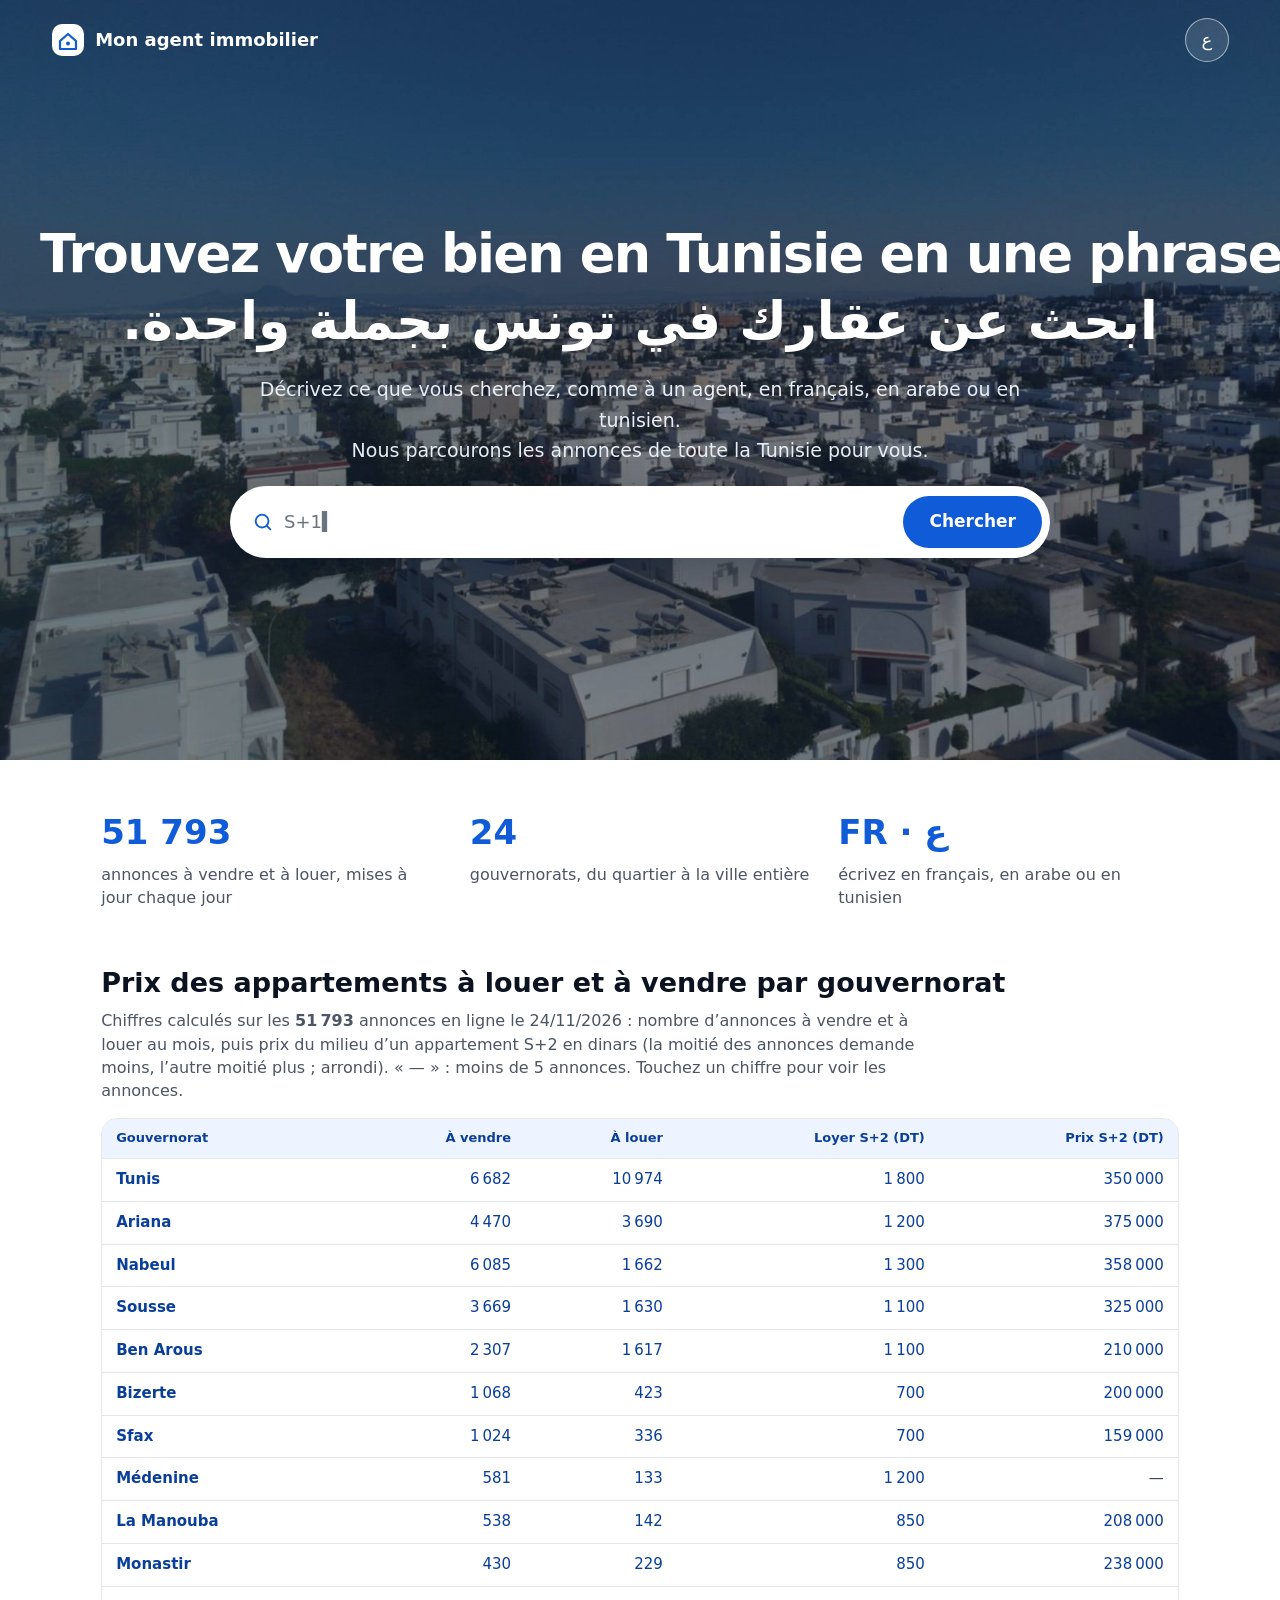
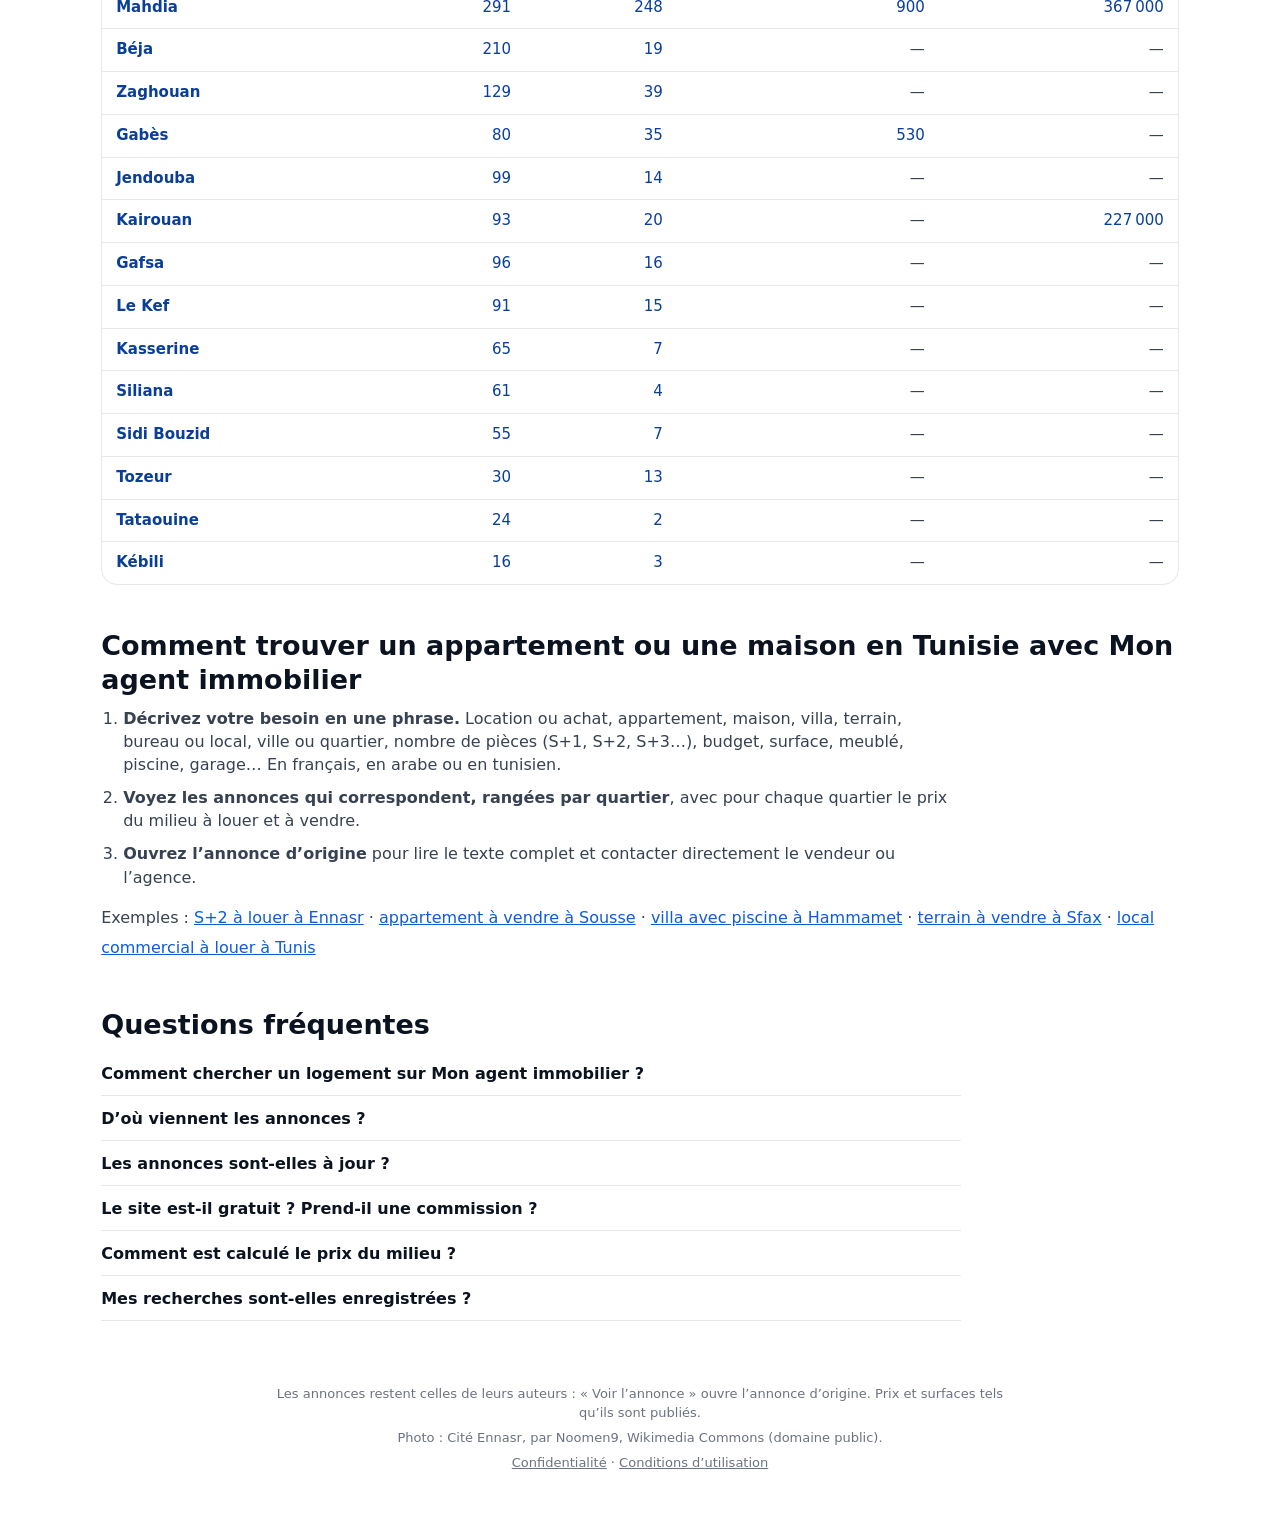
==== index.html @ fcc4aed4 "Annonces du 25/11/2026" ====
<!doctype html>
<html lang="fr" dir="ltr">
<head>
<meta charset="utf-8">
<meta name="viewport" content="width=device-width, initial-scale=1, viewport-fit=cover">
<meta http-equiv="Content-Security-Policy" content="default-src 'self'; script-src 'self' https://gc.zgo.at; style-src 'self' https://fonts.googleapis.com; font-src https://fonts.gstatic.com; img-src 'self' https: data:; connect-src 'self' https://prix-eaux-tunisie.goatcounter.com; manifest-src 'self'; base-uri 'none'; form-action 'none'; object-src 'none'">
<meta name="referrer" content="strict-origin-when-cross-origin">
<title>Appartement, maison à louer ou à vendre en Tunisie | Mon agent</title>
<meta name="description" content="Toutes les annonces de Tunisie : appartements, maisons, villas, terrains à louer ou à vendre. Décrivez votre besoin en une phrase, en français ou en arabe. Gratuit.">
<meta name="theme-color" content="#0F5BD8">
<link rel="canonical" href="https://monagent.clicvia.com/">
<meta property="og:type" content="website">
<meta property="og:title" content="Mon agent immobilier — trouvez votre bien en Tunisie en une phrase">
<meta property="og:description" content="Écrivez ce que vous cherchez, comme à un agent. Toutes les annonces de Tunisie qui correspondent, en un instant.">
<meta property="og:url" content="https://monagent.clicvia.com/">
<meta property="og:image" content="https://monagent.clicvia.com/assets/accueil.jpg">
<link rel="icon" href="assets/icone.svg" type="image/svg+xml">
<link rel="manifest" href="manifest.webmanifest">
<link rel="preconnect" href="https://fonts.googleapis.com">
<link rel="preconnect" href="https://fonts.gstatic.com" crossorigin>
<link rel="stylesheet" href="https://fonts.googleapis.com/css2?family=Plus+Jakarta+Sans:wght@400;500;600;700;800&amp;family=IBM+Plex+Sans+Arabic:wght@400;500;700&amp;display=swap">
<link rel="stylesheet" href="assets/agent.css?v=7">
<script type="application/ld+json">{"@context": "https://schema.org", "@type": "WebSite", "name": "Mon agent immobilier", "alternateName": "وكيلي العقاري", "url": "https://monagent.clicvia.com/", "inLanguage": ["fr", "ar"], "description": "Recherche d'annonces immobilières en Tunisie en une phrase, en français, en arabe ou en tunisien : appartements, maisons, terrains, à louer ou à vendre, dans les 24 gouvernorats.", "potentialAction": {"@type": "SearchAction", "target": {"@type": "EntryPoint", "urlTemplate": "https://monagent.clicvia.com/?q={search_term_string}"}, "query-input": "required name=search_term_string"}}</script>
<script type="application/ld+json">{"@context": "https://schema.org", "@type": "FAQPage", "mainEntity": [{"@type": "Question", "name": "Comment chercher un logement sur Mon agent immobilier ?", "acceptedAnswer": {"@type": "Answer", "text": "Écrivez ce que vous cherchez en une phrase, comme à un agent : « S+2 à louer à Ennasr », « villa avec piscine à Hammamet moins de 900 000 DT » ou « شقة للكراء في سوسة ». Le site comprend le type de bien, louer ou acheter, le quartier, le nombre de pièces, le budget, la surface et les équipements, puis montre les annonces qui correspondent, quartier par quartier."}}, {"@type": "Question", "name": "D’où viennent les annonces ?", "acceptedAnswer": {"@type": "Answer", "text": "Ce sont des annonces publiques, déjà publiées sur des sites d’annonces et d’agences immobilières de Tunisie. Prix, surfaces et photos sont repris tels qu’ils sont publiés ; le bouton « Voir l’annonce » ouvre l’annonce d’origine, où se trouvent le texte complet et le contact du vendeur ou de l’agence."}}, {"@type": "Question", "name": "Les annonces sont-elles à jour ?", "acceptedAnswer": {"@type": "Answer", "text": "Oui : la liste est relue automatiquement plusieurs fois par jour, et une annonce retirée de son site d’origine disparaît aussi d’ici. La date des dernières annonces est écrite au-dessus du tableau des prix."}}, {"@type": "Question", "name": "Le site est-il gratuit ? Prend-il une commission ?", "acceptedAnswer": {"@type": "Answer", "text": "Le site est gratuit et sans inscription. Il ne vend ni ne loue aucun bien et ne prend aucune commission : il aide seulement à trouver les annonces. Vous traitez directement avec l’auteur de l’annonce."}}, {"@type": "Question", "name": "Comment est calculé le prix du milieu ?", "acceptedAnswer": {"@type": "Answer", "text": "Pour un même genre de bien (par exemple un appartement S+2 à louer dans un gouvernorat), on range les prix demandés du plus bas au plus haut : le prix du milieu est celui qui les partage en deux moitiés. Il n’est donné qu’avec au moins 5 annonces. C’est un repère sur les prix demandés, pas une estimation d’un bien précis."}}, {"@type": "Question", "name": "Mes recherches sont-elles enregistrées ?", "acceptedAnswer": {"@type": "Answer", "text": "Non. Il n’y a ni compte ni cookie : votre phrase est comprise dans votre navigateur et n’est envoyée à personne. Le site compte seulement ses visites de façon anonyme."}}]}</script>
</head>
<body data-donnees="donnees/index.js?v=6bf5fbc1a2" data-n="51793" data-maj="2026-11-24">
<a class="sauter" href="#q" data-fr="Aller à la recherche" data-ar="الانتقال إلى البحث">Aller à la recherche</a>

<section class="hero" id="haut">
  <header class="tete">
    <a class="logo" href="./" aria-label="Mon agent immobilier — accueil">
      <svg width="34" height="34" viewBox="0 0 34 34" aria-hidden="true"><rect x="1" y="1" width="32" height="32" rx="10" class="logo-fond"/><path d="M9 18l8-7 8 7v8H9z" class="logo-maison"/><circle cx="17" cy="20.5" r="2" class="logo-point"/></svg>
      <span data-fr="Mon agent immobilier" data-ar="وكيلي العقاري">Mon agent immobilier</span>
    </a>
    <button type="button" id="langue" class="langue" aria-label="العربية">ع</button>
  </header>

  <div class="hero-corps">
    <h1 class="titre">
      <span class="titre-fr" lang="fr" dir="ltr">Trouvez votre bien en Tunisie en une phrase.</span>
      <span class="titre-ar" lang="ar" dir="rtl">ابحث عن عقارك في تونس بجملة واحدة.</span>
    </h1>
    <p class="sous-titre">
      <span data-fr="Décrivez ce que vous cherchez, comme à un agent, en français, en arabe ou en tunisien." data-ar="صف ما تبحث عنه كما تفعل مع وكيل عقاري، بالفرنسية أو العربية أو التونسية.">Décrivez ce que vous cherchez, comme à un agent, en français, en arabe ou en tunisien.</span><br>
      <span data-fr="Nous parcourons les annonces de toute la Tunisie pour vous." data-ar="نتصفح لك إعلانات كامل تونس.">Nous parcourons les annonces de toute la Tunisie pour vous.</span>
    </p>
    <form id="barre" class="barre" role="search">
      <svg class="barre-loupe" width="22" height="22" viewBox="0 0 24 24" aria-hidden="true"><circle cx="11" cy="11" r="7"/><path d="M20 20l-4-4"/></svg>
      <label for="q" class="cache" data-fr="Décrivez le bien que vous cherchez" data-ar="صف العقار الذي تبحث عنه">Décrivez le bien que vous cherchez</label>
      <input id="q" type="search" autocomplete="off" enterkeyhint="search" spellcheck="false" dir="auto" placeholder="Décrivez le bien que vous cherchez…">
      <button type="button" id="effacer" class="effacer" aria-label="Effacer" hidden>×</button>
      <button type="submit" class="chercher" data-fr="Chercher" data-ar="ابحث">Chercher</button>
    </form>
  </div>
</section>

<section class="chiffres" id="chiffres">
  <div><strong id="nb-annonces">51 793</strong><span data-fr="annonces à vendre et à louer, mises à jour chaque jour" data-ar="إعلان للبيع والكراء، تُحدَّث كل يوم">annonces à vendre et à louer, mises à jour chaque jour</span></div>
  <div><strong>24</strong><span data-fr="gouvernorats, du quartier à la ville entière" data-ar="ولاية، من الحي إلى المدينة كاملة">gouvernorats, du quartier à la ville entière</span></div>
  <div><strong>FR · ع</strong><span data-fr="écrivez en français, en arabe ou en tunisien" data-ar="اكتب بالفرنسية أو العربية أو التونسية">écrivez en français, en arabe ou en tunisien</span></div>
</section>

<main id="zone" class="zone">
  <section id="resume" class="resume" aria-live="polite"></section>
  <div class="outils" id="outils" hidden>
    <p id="titre-liste" class="titre-liste"></p>
    <div class="outils-droite">
      <button type="button" id="vue-compacte" class="vue" aria-pressed="false"><svg width="18" height="18" viewBox="0 0 24 24" aria-hidden="true"><path d="M4 6h16M4 12h16M4 18h16"/></svg><span data-fr="Vue compacte" data-ar="عرض مختصر">Vue compacte</span></button>
      <label class="tri"><span data-fr="Trier" data-ar="ترتيب">Trier</span>
        <select id="tri-choix">
          <option value="pertinence" data-fr="Les plus pertinentes" data-ar="الأنسب">Les plus pertinentes</option>
          <option value="recent" data-fr="Les plus récentes" data-ar="الأحدث">Les plus récentes</option>
          <option value="prix" data-fr="Prix croissant" data-ar="السعر تصاعديًا">Prix croissant</option>
          <option value="prix-" data-fr="Prix décroissant" data-ar="السعر تنازليًا">Prix décroissant</option>
        </select>
      </label>
    </div>
  </div>
  <div id="resultats" class="quartiers"></div>
  <button type="button" id="plus" class="plus" hidden></button>
</main>

<!-- reperes:debut (écrit par le robot : ne pas modifier à la main) -->
<section class="reperes fr-seul" id="reperes" aria-labelledby="reperes-titre">
  <h2 id="reperes-titre">Prix des appartements à louer et à vendre par gouvernorat</h2>
  <p class="reperes-intro">Chiffres calculés sur les <strong>51 793</strong> annonces en ligne le <time datetime="2026-11-24">24/11/2026</time> : nombre d’annonces à vendre et à louer au mois, puis prix du milieu d’un appartement S+2 en dinars (la moitié des annonces demande moins, l’autre moitié plus ; arrondi). « — » : moins de 5 annonces. Touchez un chiffre pour voir les annonces.</p>
  <div class="tableau-defile"><table class="reperes-tableau">
    <thead><tr><th scope="col">Gouvernorat</th><th scope="col">À vendre</th><th scope="col">À louer</th><th scope="col">Loyer S+2 (DT)</th><th scope="col">Prix S+2 (DT)</th></tr></thead>
    <tbody>
    <tr><th scope="row"><a href="./?q=immobilier%20%C3%A0%20Tunis">Tunis</a></th><td><a href="./?q=%C3%A0%20vendre%20%C3%A0%20Tunis">6 682</a></td><td><a href="./?q=%C3%A0%20louer%20%C3%A0%20Tunis">10 974</a></td><td><a href="./?q=S%2B2%20%C3%A0%20louer%20%C3%A0%20Tunis">1 800</a></td><td><a href="./?q=S%2B2%20%C3%A0%20vendre%20%C3%A0%20Tunis">350 000</a></td></tr>
    <tr><th scope="row"><a href="./?q=immobilier%20%C3%A0%20Ariana">Ariana</a></th><td><a href="./?q=%C3%A0%20vendre%20%C3%A0%20Ariana">4 470</a></td><td><a href="./?q=%C3%A0%20louer%20%C3%A0%20Ariana">3 690</a></td><td><a href="./?q=S%2B2%20%C3%A0%20louer%20%C3%A0%20Ariana">1 200</a></td><td><a href="./?q=S%2B2%20%C3%A0%20vendre%20%C3%A0%20Ariana">375 000</a></td></tr>
    <tr><th scope="row"><a href="./?q=immobilier%20%C3%A0%20Nabeul">Nabeul</a></th><td><a href="./?q=%C3%A0%20vendre%20%C3%A0%20Nabeul">6 085</a></td><td><a href="./?q=%C3%A0%20louer%20%C3%A0%20Nabeul">1 662</a></td><td><a href="./?q=S%2B2%20%C3%A0%20louer%20%C3%A0%20Nabeul">1 300</a></td><td><a href="./?q=S%2B2%20%C3%A0%20vendre%20%C3%A0%20Nabeul">358 000</a></td></tr>
    <tr><th scope="row"><a href="./?q=immobilier%20%C3%A0%20Sousse">Sousse</a></th><td><a href="./?q=%C3%A0%20vendre%20%C3%A0%20Sousse">3 669</a></td><td><a href="./?q=%C3%A0%20louer%20%C3%A0%20Sousse">1 630</a></td><td><a href="./?q=S%2B2%20%C3%A0%20louer%20%C3%A0%20Sousse">1 100</a></td><td><a href="./?q=S%2B2%20%C3%A0%20vendre%20%C3%A0%20Sousse">325 000</a></td></tr>
    <tr><th scope="row"><a href="./?q=immobilier%20%C3%A0%20Ben%20Arous">Ben Arous</a></th><td><a href="./?q=%C3%A0%20vendre%20%C3%A0%20Ben%20Arous">2 307</a></td><td><a href="./?q=%C3%A0%20louer%20%C3%A0%20Ben%20Arous">1 617</a></td><td><a href="./?q=S%2B2%20%C3%A0%20louer%20%C3%A0%20Ben%20Arous">1 100</a></td><td><a href="./?q=S%2B2%20%C3%A0%20vendre%20%C3%A0%20Ben%20Arous">210 000</a></td></tr>
    <tr><th scope="row"><a href="./?q=immobilier%20%C3%A0%20Bizerte">Bizerte</a></th><td><a href="./?q=%C3%A0%20vendre%20%C3%A0%20Bizerte">1 068</a></td><td><a href="./?q=%C3%A0%20louer%20%C3%A0%20Bizerte">423</a></td><td><a href="./?q=S%2B2%20%C3%A0%20louer%20%C3%A0%20Bizerte">700</a></td><td><a href="./?q=S%2B2%20%C3%A0%20vendre%20%C3%A0%20Bizerte">200 000</a></td></tr>
    <tr><th scope="row"><a href="./?q=immobilier%20%C3%A0%20Sfax">Sfax</a></th><td><a href="./?q=%C3%A0%20vendre%20%C3%A0%20Sfax">1 024</a></td><td><a href="./?q=%C3%A0%20louer%20%C3%A0%20Sfax">336</a></td><td><a href="./?q=S%2B2%20%C3%A0%20louer%20%C3%A0%20Sfax">700</a></td><td><a href="./?q=S%2B2%20%C3%A0%20vendre%20%C3%A0%20Sfax">159 000</a></td></tr>
    <tr><th scope="row"><a href="./?q=immobilier%20%C3%A0%20M%C3%A9denine">Médenine</a></th><td><a href="./?q=%C3%A0%20vendre%20%C3%A0%20M%C3%A9denine">581</a></td><td><a href="./?q=%C3%A0%20louer%20%C3%A0%20M%C3%A9denine">133</a></td><td><a href="./?q=S%2B2%20%C3%A0%20louer%20%C3%A0%20M%C3%A9denine">1 200</a></td><td>—</td></tr>
    <tr><th scope="row"><a href="./?q=immobilier%20%C3%A0%20La%20Manouba">La Manouba</a></th><td><a href="./?q=%C3%A0%20vendre%20%C3%A0%20La%20Manouba">538</a></td><td><a href="./?q=%C3%A0%20louer%20%C3%A0%20La%20Manouba">142</a></td><td><a href="./?q=S%2B2%20%C3%A0%20louer%20%C3%A0%20La%20Manouba">850</a></td><td><a href="./?q=S%2B2%20%C3%A0%20vendre%20%C3%A0%20La%20Manouba">208 000</a></td></tr>
    <tr><th scope="row"><a href="./?q=immobilier%20%C3%A0%20Monastir">Monastir</a></th><td><a href="./?q=%C3%A0%20vendre%20%C3%A0%20Monastir">430</a></td><td><a href="./?q=%C3%A0%20louer%20%C3%A0%20Monastir">229</a></td><td><a href="./?q=S%2B2%20%C3%A0%20louer%20%C3%A0%20Monastir">850</a></td><td><a href="./?q=S%2B2%20%C3%A0%20vendre%20%C3%A0%20Monastir">238 000</a></td></tr>
    <tr><th scope="row"><a href="./?q=immobilier%20%C3%A0%20Mahdia">Mahdia</a></th><td><a href="./?q=%C3%A0%20vendre%20%C3%A0%20Mahdia">291</a></td><td><a href="./?q=%C3%A0%20louer%20%C3%A0%20Mahdia">248</a></td><td><a href="./?q=S%2B2%20%C3%A0%20louer%20%C3%A0%20Mahdia">900</a></td><td><a href="./?q=S%2B2%20%C3%A0%20vendre%20%C3%A0%20Mahdia">367 000</a></td></tr>
    <tr><th scope="row"><a href="./?q=immobilier%20%C3%A0%20B%C3%A9ja">Béja</a></th><td><a href="./?q=%C3%A0%20vendre%20%C3%A0%20B%C3%A9ja">210</a></td><td><a href="./?q=%C3%A0%20louer%20%C3%A0%20B%C3%A9ja">19</a></td><td>—</td><td>—</td></tr>
    <tr><th scope="row"><a href="./?q=immobilier%20%C3%A0%20Zaghouan">Zaghouan</a></th><td><a href="./?q=%C3%A0%20vendre%20%C3%A0%20Zaghouan">129</a></td><td><a href="./?q=%C3%A0%20louer%20%C3%A0%20Zaghouan">39</a></td><td>—</td><td>—</td></tr>
    <tr><th scope="row"><a href="./?q=immobilier%20%C3%A0%20Gab%C3%A8s">Gabès</a></th><td><a href="./?q=%C3%A0%20vendre%20%C3%A0%20Gab%C3%A8s">80</a></td><td><a href="./?q=%C3%A0%20louer%20%C3%A0%20Gab%C3%A8s">35</a></td><td><a href="./?q=S%2B2%20%C3%A0%20louer%20%C3%A0%20Gab%C3%A8s">530</a></td><td>—</td></tr>
    <tr><th scope="row"><a href="./?q=immobilier%20%C3%A0%20Jendouba">Jendouba</a></th><td><a href="./?q=%C3%A0%20vendre%20%C3%A0%20Jendouba">99</a></td><td><a href="./?q=%C3%A0%20louer%20%C3%A0%20Jendouba">14</a></td><td>—</td><td>—</td></tr>
    <tr><th scope="row"><a href="./?q=immobilier%20%C3%A0%20Kairouan">Kairouan</a></th><td><a href="./?q=%C3%A0%20vendre%20%C3%A0%20Kairouan">93</a></td><td><a href="./?q=%C3%A0%20louer%20%C3%A0%20Kairouan">20</a></td><td>—</td><td><a href="./?q=S%2B2%20%C3%A0%20vendre%20%C3%A0%20Kairouan">227 000</a></td></tr>
    <tr><th scope="row"><a href="./?q=immobilier%20%C3%A0%20Gafsa">Gafsa</a></th><td><a href="./?q=%C3%A0%20vendre%20%C3%A0%20Gafsa">96</a></td><td><a href="./?q=%C3%A0%20louer%20%C3%A0%20Gafsa">16</a></td><td>—</td><td>—</td></tr>
    <tr><th scope="row"><a href="./?q=immobilier%20%C3%A0%20Le%20Kef">Le Kef</a></th><td><a href="./?q=%C3%A0%20vendre%20%C3%A0%20Le%20Kef">91</a></td><td><a href="./?q=%C3%A0%20louer%20%C3%A0%20Le%20Kef">15</a></td><td>—</td><td>—</td></tr>
    <tr><th scope="row"><a href="./?q=immobilier%20%C3%A0%20Kasserine">Kasserine</a></th><td><a href="./?q=%C3%A0%20vendre%20%C3%A0%20Kasserine">65</a></td><td><a href="./?q=%C3%A0%20louer%20%C3%A0%20Kasserine">7</a></td><td>—</td><td>—</td></tr>
    <tr><th scope="row"><a href="./?q=immobilier%20%C3%A0%20Siliana">Siliana</a></th><td><a href="./?q=%C3%A0%20vendre%20%C3%A0%20Siliana">61</a></td><td><a href="./?q=%C3%A0%20louer%20%C3%A0%20Siliana">4</a></td><td>—</td><td>—</td></tr>
    <tr><th scope="row"><a href="./?q=immobilier%20%C3%A0%20Sidi%20Bouzid">Sidi Bouzid</a></th><td><a href="./?q=%C3%A0%20vendre%20%C3%A0%20Sidi%20Bouzid">55</a></td><td><a href="./?q=%C3%A0%20louer%20%C3%A0%20Sidi%20Bouzid">7</a></td><td>—</td><td>—</td></tr>
    <tr><th scope="row"><a href="./?q=immobilier%20%C3%A0%20Tozeur">Tozeur</a></th><td><a href="./?q=%C3%A0%20vendre%20%C3%A0%20Tozeur">30</a></td><td><a href="./?q=%C3%A0%20louer%20%C3%A0%20Tozeur">13</a></td><td>—</td><td>—</td></tr>
    <tr><th scope="row"><a href="./?q=immobilier%20%C3%A0%20Tataouine">Tataouine</a></th><td><a href="./?q=%C3%A0%20vendre%20%C3%A0%20Tataouine">24</a></td><td><a href="./?q=%C3%A0%20louer%20%C3%A0%20Tataouine">2</a></td><td>—</td><td>—</td></tr>
    <tr><th scope="row"><a href="./?q=immobilier%20%C3%A0%20K%C3%A9bili">Kébili</a></th><td><a href="./?q=%C3%A0%20vendre%20%C3%A0%20K%C3%A9bili">16</a></td><td><a href="./?q=%C3%A0%20louer%20%C3%A0%20K%C3%A9bili">3</a></td><td>—</td><td>—</td></tr>
    </tbody>
  </table></div>
</section>
<!-- reperes:fin -->

<section class="infos fr-seul" id="comment" aria-labelledby="comment-titre">
  <h2 id="comment-titre">Comment trouver un appartement ou une maison en Tunisie avec Mon agent immobilier</h2>
  <ol class="etapes">
    <li><strong>Décrivez votre besoin en une phrase.</strong> Location ou achat, appartement, maison, villa, terrain, bureau ou local, ville ou quartier, nombre de pièces (S+1, S+2, S+3…), budget, surface, meublé, piscine, garage… En français, en arabe ou en tunisien.</li>
    <li><strong>Voyez les annonces qui correspondent, rangées par quartier</strong>, avec pour chaque quartier le prix du milieu à louer et à vendre.</li>
    <li><strong>Ouvrez l’annonce d’origine</strong> pour lire le texte complet et contacter directement le vendeur ou l’agence.</li>
  </ol>
  <p class="exemples-liens">Exemples : <a href="./?q=S%2B2%20%C3%A0%20louer%20%C3%A0%20Ennasr">S+2 à louer à Ennasr</a> · <a href="./?q=Appartement%20%C3%A0%20vendre%20%C3%A0%20Sousse">appartement à vendre à Sousse</a> · <a href="./?q=Villa%20avec%20piscine%20%C3%A0%20Hammamet">villa avec piscine à Hammamet</a> · <a href="./?q=Terrain%20%C3%A0%20vendre%20%C3%A0%20Sfax">terrain à vendre à Sfax</a> · <a href="./?q=Local%20commercial%20%C3%A0%20louer%20%C3%A0%20Tunis">local commercial à louer à Tunis</a></p>
</section>

<section class="infos fr-seul" id="questions" aria-labelledby="questions-titre">
  <h2 id="questions-titre">Questions fréquentes</h2>
    <details><summary>Comment chercher un logement sur Mon agent immobilier ?</summary><p>Écrivez ce que vous cherchez en une phrase, comme à un agent : « S+2 à louer à Ennasr », « villa avec piscine à Hammamet moins de 900 000 DT » ou « شقة للكراء في سوسة ». Le site comprend le type de bien, louer ou acheter, le quartier, le nombre de pièces, le budget, la surface et les équipements, puis montre les annonces qui correspondent, quartier par quartier.</p></details>
    <details><summary>D’où viennent les annonces ?</summary><p>Ce sont des annonces publiques, déjà publiées sur des sites d’annonces et d’agences immobilières de Tunisie. Prix, surfaces et photos sont repris tels qu’ils sont publiés ; le bouton « Voir l’annonce » ouvre l’annonce d’origine, où se trouvent le texte complet et le contact du vendeur ou de l’agence.</p></details>
    <details><summary>Les annonces sont-elles à jour ?</summary><p>Oui : la liste est relue automatiquement plusieurs fois par jour, et une annonce retirée de son site d’origine disparaît aussi d’ici. La date des dernières annonces est écrite au-dessus du tableau des prix.</p></details>
    <details><summary>Le site est-il gratuit ? Prend-il une commission ?</summary><p>Le site est gratuit et sans inscription. Il ne vend ni ne loue aucun bien et ne prend aucune commission : il aide seulement à trouver les annonces. Vous traitez directement avec l’auteur de l’annonce.</p></details>
    <details><summary>Comment est calculé le prix du milieu ?</summary><p>Pour un même genre de bien (par exemple un appartement S+2 à louer dans un gouvernorat), on range les prix demandés du plus bas au plus haut : le prix du milieu est celui qui les partage en deux moitiés. Il n’est donné qu’avec au moins 5 annonces. C’est un repère sur les prix demandés, pas une estimation d’un bien précis.</p></details>
    <details><summary>Mes recherches sont-elles enregistrées ?</summary><p>Non. Il n’y a ni compte ni cookie : votre phrase est comprise dans votre navigateur et n’est envoyée à personne. Le site compte seulement ses visites de façon anonyme.</p></details>
</section>

<footer class="pied">
  <p data-fr="Les annonces restent celles de leurs auteurs : « Voir l’annonce » ouvre l’annonce d’origine. Prix et surfaces tels qu’ils sont publiés." data-ar="الإعلانات تبقى ملكًا لأصحابها: «شاهد الإعلان» يفتح الإعلان الأصلي. الأسعار والمساحات كما نُشرت.">Les annonces restent celles de leurs auteurs : « Voir l’annonce » ouvre l’annonce d’origine. Prix et surfaces tels qu’ils sont publiés.</p>
  <p class="credit"><span data-fr="Photo : Cité Ennasr, par Noomen9, Wikimedia Commons (domaine public)." data-ar="الصورة: حي النصر، Noomen9، ويكيميديا كومنز (ملك عام).">Photo : Cité Ennasr, par Noomen9, Wikimedia Commons (domaine public).</span></p>
  <p class="liens-pied"><a href="https://clicvia.com/confidentialite/" rel="noopener" data-fr="Confidentialité" data-ar="الخصوصية" data-href-fr="https://clicvia.com/confidentialite/" data-href-ar="https://clicvia.com/ar/confidentialite/">Confidentialité</a> · <a href="https://clicvia.com/conditions/" rel="noopener" data-fr="Conditions d’utilisation" data-ar="شروط الاستعمال" data-href-fr="https://clicvia.com/conditions/" data-href-ar="https://clicvia.com/ar/conditions/">Conditions d’utilisation</a></p>
</footer>

<script src="assets/comprendre.js?v=1" defer></script>
<script src="assets/agent.js?v=7" defer></script>
<!-- statistiques de visite sans cookies (GoatCounter) -->
<script src="assets/stats.js?v=1"></script>
<script data-goatcounter="https://prix-eaux-tunisie.goatcounter.com/count" async src="https://gc.zgo.at/count.js"></script>
</body>
</html>
---- assets/agent.css ----
/* Mon agent immobilier — accueil « D » (photo, une barre) et cartes « F6 » (+ vue compacte « F5 »), choix d'Ahmed du 02/11/2026 */
:root {
  --bleu: #0F5BD8; --bleu-fonce: #0A3F99; --bleu-pale: #EEF4FF; --bleu-pastille: #E8F0FE;
  --encre: #0B1220; --texte: #374151; --gris: #4B5563; --gris-clair: #6B7280; --trait: #E5E7EB; --trait-fort: #D1D5DB;
  --fond: #F5F7FB; --blanc: #FFFFFF; --ombre: 0 1px 2px rgba(11,18,32,.06), 0 8px 24px rgba(11,18,32,.06);
  --police: "Plus Jakarta Sans", system-ui, -apple-system, "Segoe UI", sans-serif;
  --police-ar: "IBM Plex Sans Arabic", "Plus Jakarta Sans", system-ui, sans-serif;
}
* { box-sizing: border-box; }
html { -webkit-text-size-adjust: 100%; }
body { margin: 0; background: var(--blanc); color: var(--encre); font-family: var(--police); line-height: 1.45; }
[dir="rtl"] body, body[dir="rtl"], html[dir="rtl"] body { font-family: var(--police-ar); }
a { color: var(--bleu); }
button, input, select { font: inherit; color: inherit; }
.cache { position: absolute; width: 1px; height: 1px; overflow: hidden; clip: rect(0 0 0 0); white-space: nowrap; }
/* lien « Aller à la recherche » : caché par un découpage, jamais rangé hors de l'écran (en arabe, le côté gauche défile : page trop large) */
.sauter { position: absolute; inset-inline-start: 8px; top: 8px; z-index: 10; padding: 10px 14px; background: var(--blanc); border-radius: 8px; clip-path: inset(50%); }
.sauter:focus { clip-path: none; }
:focus-visible { outline: 3px solid #7FB0FF; outline-offset: 2px; }

/* ------------------------------------------------------------ accueil */
.hero { position: relative; min-height: min(760px, 92vh); display: flex; flex-direction: column; color: var(--blanc);
  background: #24456b url(accueil.jpg) center 72% / cover no-repeat; isolation: isolate; }
.hero::before { content: ""; position: absolute; inset: 0; z-index: -1; background: rgba(6,18,38,.45); }
@media (max-width: 640px) { .hero { background-image: url(accueil-tel.jpg); background-position: center 60%; } }
.tete { display: flex; align-items: center; justify-content: space-between; gap: 16px; padding: 18px clamp(16px, 4vw, 56px); }
.logo { display: flex; align-items: center; gap: 10px; color: inherit; text-decoration: none; font-weight: 700; font-size: 18px; }
.logo-fond { fill: var(--blanc); } .logo-maison { fill: none; stroke: var(--bleu); stroke-width: 2.2; stroke-linejoin: round; } .logo-point { fill: var(--bleu); }
.langue { min-width: 44px; height: 44px; border-radius: 999px; border: 1px solid rgba(255,255,255,.55); background: rgba(255,255,255,.12); color: var(--blanc); font-size: 18px; cursor: pointer; }
.hero-corps { flex: 1; display: flex; flex-direction: column; align-items: center; justify-content: center; gap: 20px; padding: 16px clamp(16px, 4vw, 56px) 72px; text-align: center; }
.titre { margin: 0; display: flex; flex-direction: column; gap: 8px; max-width: 1200px; }
.titre-fr { font-size: clamp(32px, 4.1vw, 60px); line-height: 1.05; font-weight: 800; letter-spacing: -.03em; }
@media (min-width: 1000px) { .titre-fr { white-space: nowrap; } }   /* 02/11/2026 (Ahmed) : « phrase. » sur la même ligne */
.titre-ar { font-family: var(--police-ar); font-size: clamp(28px, 4.2vw, 52px); line-height: 1.25; font-weight: 700; }
.sous-titre { margin: 0; max-width: 820px; font-size: clamp(16px, 1.6vw, 19px); line-height: 1.6; color: #E8EEF7; }
.barre { position: relative; width: 100%; max-width: 820px; display: flex; align-items: center; gap: 8px; padding: 8px 8px 8px 22px;
  border-radius: 999px; background: var(--blanc); color: var(--encre); box-shadow: 0 18px 50px rgba(6,18,38,.35); }
[dir="rtl"] .barre { padding: 8px 22px 8px 8px; }
.barre-loupe { flex: none; fill: none; stroke: var(--bleu); stroke-width: 2; stroke-linecap: round; }
.barre input { flex: 1; min-width: 0; height: 56px; border: 0; outline: 0; background: transparent; font-size: 18px; }
.barre input::placeholder { color: var(--gris-clair); }
.barre input::-webkit-search-cancel-button { display: none; }
.effacer { width: 40px; height: 40px; flex: none; border: 0; border-radius: 999px; background: transparent; color: var(--gris-clair); font-size: 26px; cursor: pointer; }
.chercher { height: 52px; flex: none; padding: 0 26px; border-radius: 999px; border: 0; background: var(--bleu); color: var(--blanc); font-size: 17px; font-weight: 700; cursor: pointer; }
.chercher:hover { background: var(--bleu-fonce); }
.exemples { display: flex; flex-wrap: wrap; justify-content: center; gap: 10px; max-width: 880px; }
.exemple { min-height: 44px; padding: 0 16px; border-radius: 999px; border: 1px solid rgba(255,255,255,.5); background: rgba(6,18,38,.35); color: var(--blanc); font-size: 15px; cursor: pointer; }
.exemple:hover { background: rgba(6,18,38,.55); }
.chiffres { max-width: 1180px; margin: 0 auto; padding: 48px clamp(16px, 4vw, 56px); display: grid; grid-template-columns: repeat(3, minmax(0, 1fr)); gap: 28px; }
.chiffres div { display: flex; flex-direction: column; gap: 6px; }
.chiffres strong { font-size: 34px; font-weight: 800; color: var(--bleu); }
.chiffres span { color: var(--gris); }
@media (max-width: 720px) { .chiffres { grid-template-columns: 1fr; gap: 18px; padding-top: 32px; } .chercher { padding: 0 18px; } }
@media (max-width: 480px) {
  .barre { flex-wrap: wrap; border-radius: 22px; padding: 8px; }
  .barre-loupe { display: none; }
  .barre input { flex: 1 1 100%; height: 48px; padding: 0 10px; }
  .chercher { flex: 1; }
}

/* ------------------------------------------------------------ mode recherche : la photo devient une barre blanche en haut */
.zone { display: none; }
body.a-cherche { background: var(--fond); }
body.a-cherche .zone { display: block; max-width: 1328px; margin: 0 auto; padding: 22px clamp(16px, 4vw, 56px) 64px; }
body.a-cherche .chiffres { display: none; }
body.a-cherche .hero { min-height: 0; position: sticky; top: 0; z-index: 5; background: var(--blanc); color: var(--encre); border-bottom: 1px solid var(--trait);
  flex-direction: row; flex-wrap: wrap; align-items: center; gap: 10px 20px; padding: 10px clamp(16px, 4vw, 56px); }
body.a-cherche .hero::before { display: none; }
body.a-cherche .tete { padding: 0; flex: none; }
body.a-cherche .logo-fond { fill: var(--bleu); } body.a-cherche .logo-maison { stroke: var(--blanc); } body.a-cherche .logo-point { fill: var(--blanc); }
body.a-cherche .langue { border-color: var(--trait-fort); background: var(--blanc); color: var(--encre); }
body.a-cherche .hero-corps { flex: 1 1 420px; min-width: 0; padding: 0; display: block; }
body.a-cherche .titre, body.a-cherche .sous-titre, body.a-cherche .exemples { display: none; }
body.a-cherche .barre { max-width: none; box-shadow: none; border: 1px solid var(--trait-fort); padding: 4px 4px 4px 16px; }
body.a-cherche .barre input { height: 44px; font-size: 17px; }
body.a-cherche .chercher { height: 44px; padding: 0 20px; font-size: 15px; }
@media (max-width: 640px) { body.a-cherche .tete { flex: 1 1 100%; } body.a-cherche .logo span { font-size: 16px; } }

/* l'agent répond */
.agent:empty { display: none; }
.agent { display: flex; gap: 14px; align-items: flex-start; margin-bottom: 18px; animation: monter .35s ease-out both; }
.agent-icone { width: 44px; height: 44px; flex: none; border-radius: 14px; background: var(--bleu); display: grid; place-items: center; }
.agent-icone path { fill: none; stroke: var(--blanc); stroke-width: 2.4; stroke-linejoin: round; } .agent-icone circle { fill: var(--blanc); }
.bulle { flex: 1; min-width: 0; display: flex; flex-direction: column; gap: 12px; padding: 16px 20px; border-radius: 4px 20px 20px 20px; background: var(--blanc); box-shadow: var(--ombre); }
[dir="rtl"] .bulle { border-radius: 20px 4px 20px 20px; }
.bulle p { margin: 0; font-size: 17px; line-height: 1.55; }
.compris { display: flex; flex-wrap: wrap; align-items: center; gap: 8px; }
.compris-titre { font-size: 14px; font-weight: 600; color: var(--texte); }
.pastille { min-height: 38px; display: inline-flex; align-items: center; gap: 8px; padding: 0 8px 0 14px; border-radius: 999px; border: 0; background: var(--bleu-pastille); color: var(--bleu-fonce); font-size: 14px; font-weight: 600; cursor: pointer; animation: pop .25s ease-out both; }
[dir="rtl"] .pastille { padding: 0 14px 0 8px; }
.pastille span { width: 22px; height: 22px; display: grid; place-items: center; border-radius: 999px; background: #D2E2FD; }
.pastille:hover { background: #D2E2FD; }
.compris-aide { font-size: 13px; color: var(--gris-clair); }
.assoupli { padding: 10px 12px; border-radius: 12px; background: #FFF7E6; color: #7A4B00; font-size: 14px; }
@keyframes pop { from { transform: scale(.85); opacity: 0; } }
@keyframes monter { from { transform: translateY(10px); opacity: 0; } }

.outils { display: flex; flex-wrap: wrap; align-items: center; justify-content: space-between; gap: 12px; margin-bottom: 18px; }
.onglets { display: flex; flex-wrap: wrap; gap: 4px; padding: 4px; border-radius: 999px; background: #E9EDF4; }
.onglet { min-height: 40px; padding: 0 16px; border-radius: 999px; border: 0; background: transparent; color: var(--gris); font-size: 14px; font-weight: 600; cursor: pointer; }
.onglet[aria-pressed="true"] { background: var(--blanc); color: var(--encre); box-shadow: 0 1px 3px rgba(0,0,0,.12); font-weight: 700; }
.outils-droite { display: flex; flex-wrap: wrap; align-items: center; gap: 10px; }
.tri { display: flex; align-items: center; gap: 8px; font-size: 14px; color: var(--gris); }
.tri select { height: 42px; padding: 0 12px; border-radius: 999px; border: 1px solid var(--trait-fort); background: var(--blanc); font-size: 14px; }
.vue { min-height: 42px; display: inline-flex; align-items: center; gap: 8px; padding: 0 14px; border-radius: 999px; border: 1px solid var(--trait-fort); background: var(--blanc); font-size: 14px; font-weight: 600; cursor: pointer; }
.vue svg { fill: none; stroke: currentColor; stroke-width: 2; stroke-linecap: round; }
.vue[aria-pressed="true"] { border-color: var(--bleu); color: var(--bleu-fonce); background: var(--bleu-pale); }

/* ------------------------------------------------------------ cartes « F6 » */
.grille { display: grid; grid-template-columns: repeat(auto-fill, minmax(290px, 1fr)); gap: 22px; }
.carte { animation: monter .4s ease-out both; }
.carte-lien { height: 100%; display: flex; flex-direction: column; border-radius: 18px; background: var(--blanc); overflow: hidden; box-shadow: var(--ombre);
  color: var(--encre); text-decoration: none; transition: transform .15s ease, box-shadow .15s ease; }
.carte-lien:hover { transform: translateY(-3px); box-shadow: 0 2px 4px rgba(11,18,32,.06), 0 16px 36px rgba(11,18,32,.10); }
.carte-photo { position: relative; aspect-ratio: 4 / 3; background: #E5E9F0; overflow: hidden; }
.carte-photo img { width: 100%; height: 100%; object-fit: cover; display: block; opacity: 0; transition: opacity .3s ease; }
.carte-photo.chargee img { opacity: 1; }
.carte-photo.sans { background: linear-gradient(#EEF4FF, #E3ECFB); }
.sans-photo { position: absolute; inset: 0; display: flex; flex-direction: column; align-items: center; justify-content: center; gap: 8px; color: #6C8AC0; }
.sans-photo svg { width: 64px; height: 64px; fill: none; stroke: currentColor; stroke-width: 1.8; stroke-linecap: round; stroke-linejoin: round; }
.sans-photo em { font-style: normal; font-size: 13px; font-weight: 600; }
body.compacte .sans-photo svg { width: 40px; height: 40px; } body.compacte .sans-photo em { display: none; }
.carte-badge { position: absolute; left: 12px; top: 12px; z-index: 1; padding: 5px 11px; border-radius: 999px; background: var(--blanc); font-size: 12px; font-weight: 700; }
[dir="rtl"] .carte-badge { left: auto; right: 12px; }
.carte-corps { flex: 1; display: flex; flex-direction: column; gap: 6px; padding: 14px 16px 16px; }
.carte-prix { margin: 0; font-size: 25px; font-weight: 800; letter-spacing: -.02em; }
.carte-prix small { font-size: 15px; font-weight: 500; color: var(--gris-clair); }
.carte-ligne { margin: 0; font-size: 15px; }
.carte-ligne strong { font-weight: 700; }
.correspond { display: flex; flex-wrap: wrap; gap: 4px 10px; margin-top: 4px; padding: 10px 12px; border-radius: 12px; background: var(--bleu-pale); color: var(--bleu-fonce); font-size: 13px; }
.correspond b { width: 100%; font-weight: 700; }
.correspond .non { color: var(--gris-clair); text-decoration: line-through; }
.carte-plus { margin: 2px 0 0; font-size: 13px; color: var(--gris); }
.carte-pied { margin-top: auto; padding-top: 6px; display: flex; align-items: center; justify-content: space-between; gap: 8px; font-size: 13px; color: var(--gris-clair); }
.carte-voir { color: var(--bleu); font-weight: 700; font-size: 14px; }
.carte.indisponible { display: none; }
.plus { display: block; margin: 28px auto 0; min-height: 48px; padding: 0 28px; border-radius: 999px; border: 1px solid var(--trait-fort); background: var(--blanc); font-size: 16px; font-weight: 600; cursor: pointer; }
.vide { padding: 18px 20px; border-radius: 16px; background: var(--blanc); color: var(--texte); }

/* ------------------------------------------------------------ « Vue compacte » « F5 » : petite photo, quatre lignes */
body.compacte .grille { grid-template-columns: repeat(auto-fill, minmax(340px, 1fr)); gap: 10px; }
body.compacte .carte-lien { flex-direction: row; gap: 12px; padding: 8px; border-radius: 14px; box-shadow: none; border: 1px solid var(--trait); }
body.compacte .carte-photo { width: 96px; height: 96px; flex: none; aspect-ratio: auto; border-radius: 10px; }
body.compacte .carte-badge, body.compacte .correspond, body.compacte .carte-plus, body.compacte .carte-voir { display: none; }
body.compacte .carte-corps { gap: 2px; padding: 0; min-width: 0; }
body.compacte .carte-prix { font-size: 18px; }
body.compacte .carte-ligne { font-size: 14px; }
body.compacte .carte-pied { padding-top: 0; }
@media (max-width: 480px) { body.compacte .grille { grid-template-columns: 1fr; } }

.pied { padding: 28px clamp(16px, 4vw, 56px) 40px; text-align: center; color: var(--gris-clair); font-size: 13px; }
.pied p { max-width: 760px; margin: 0 auto 6px; }
.pied .liens-pied a { color: inherit; text-decoration: underline; }
@media (prefers-reduced-motion: reduce) { *, *::before, *::after { animation: none !important; transition: none !important; } }

/* ------------------------------------------------------------ résultats « E3 » : le résumé de l'agent, puis quartier par quartier */
.resume:empty { display: none; }
.resume { display: grid; grid-template-columns: repeat(auto-fit, minmax(240px, 1fr)); gap: 14px; margin-bottom: 22px; animation: monter .35s ease-out both; }
.resume-agent { grid-column: span 2; min-width: 0; display: flex; flex-direction: column; gap: 10px; padding: 22px 24px; border-radius: 20px; background: var(--bleu); color: var(--blanc); }
@media (max-width: 560px) { .resume-agent { grid-column: auto; } }
.resume-sur { font-size: 13px; font-weight: 700; letter-spacing: .06em; text-transform: uppercase; opacity: .85; }
[dir="rtl"] .resume-sur { letter-spacing: 0; }
.resume-phrase { margin: 0; font-size: clamp(20px, 2.2vw, 28px); line-height: 1.25; font-weight: 800; letter-spacing: -.02em; }
.resume-agent .compris-titre { color: rgba(255,255,255,.85); }
.resume-agent .pastille { background: rgba(255,255,255,.16); color: var(--blanc); }
.resume-agent .pastille span { background: rgba(255,255,255,.22); }
.resume-agent .pastille:hover { background: rgba(255,255,255,.26); }
.resume-agent .assoupli { margin: 0; }
.tuile { display: flex; flex-direction: column; align-items: flex-start; gap: 6px; padding: 20px 22px; border-radius: 20px; border: 2px solid transparent; background: var(--blanc); box-shadow: var(--ombre); text-align: start; cursor: pointer; }
.tuile[aria-pressed="true"] { border-color: var(--bleu); background: var(--bleu-pale); }
.tuile-titre { font-size: 14px; font-weight: 700; color: var(--bleu); }
.tuile-prix { font-size: 26px; font-weight: 800; color: var(--encre); }
.tuile-aide { font-size: 14px; color: var(--gris); }
.outils { display: flex; flex-wrap: wrap; align-items: center; justify-content: space-between; gap: 12px; margin-bottom: 8px; }
.titre-liste:empty { display: none; }
.quartier { display: flex; flex-direction: column; gap: 12px; margin-top: 26px; }
.quartier-tete { display: flex; flex-wrap: wrap; align-items: baseline; justify-content: space-between; gap: 6px 12px; padding-bottom: 8px; border-bottom: 1px solid var(--trait); }
.quartier-titre { margin: 0; font-size: 21px; font-weight: 800; }
.quartier-titre span { font-size: 15px; font-weight: 600; color: var(--gris-clair); }
.quartier-resume { font-size: 14px; color: var(--gris); }
.rangee { display: flex; gap: 16px; overflow-x: auto; padding: 4px 2px 14px; scroll-snap-type: x proximity; -webkit-overflow-scrolling: touch; }
.rangee .carte { flex: 0 0 min(300px, 82vw); scroll-snap-align: start; }
.voir-quartier, .retour { align-self: flex-start; min-height: 44px; padding: 0 18px; border-radius: 999px; border: 1px solid var(--bleu); background: var(--blanc); color: var(--bleu-fonce); font-size: 14px; font-weight: 700; cursor: pointer; }
.retour { margin: 8px 0 14px; border-color: var(--trait-fort); color: var(--encre); }
.quartiers > .quartier-titre { margin-bottom: 14px; }
/* vue compacte : chaque quartier devient une liste serrée (F5) */
body.compacte .rangee { display: grid; grid-template-columns: repeat(auto-fill, minmax(340px, 1fr)); gap: 10px; overflow: visible; padding: 0; }
body.compacte .rangee .carte { flex: none; }
@media (max-width: 480px) { body.compacte .rangee { grid-template-columns: 1fr; } }

/* téléphone, en recherche : la barre reste sur une ligne (plus de place pour les annonces) */
@media (max-width: 480px) {
  body.a-cherche .barre { flex-wrap: nowrap; border-radius: 999px; padding: 4px 4px 4px 14px; }
  body.a-cherche .barre input { flex: 1 1 auto; height: 42px; padding: 0; font-size: 16px; }
  body.a-cherche .chercher { flex: none; height: 42px; padding: 0 14px; font-size: 14px; }
  body.a-cherche .effacer { width: 32px; }
  body.a-cherche .hero { gap: 8px; }
}
/* téléphone : les deux cases « À louer / À vendre » côte à côte, plus petites (la 1re annonce visible plus tôt) */
@media (max-width: 560px) {
  .resume { grid-template-columns: 1fr 1fr; gap: 10px; }
  .resume-agent { grid-column: 1 / -1; padding: 18px; }
  .tuile { padding: 14px; border-radius: 16px; }
  .tuile-prix { font-size: 19px; }
  .tuile-aide { font-size: 12px; }
  .tuile:only-of-type { grid-column: 1 / -1; }
  .outils { flex-wrap: nowrap; }
  .outils-droite { flex-wrap: nowrap; width: 100%; justify-content: space-between; }
  .tri > span { display: none; }
}

/* « Vacances · N » : locations à la nuit / au jour, proposées à part (jamais mêlées aux loyers au mois) */
.tuile-court { background: #FFF7E6; }
.tuile-court .tuile-titre { color: #8A5300; }

/* ------------------------------------------------------------ 21/11/2026 : texte lisible sans JavaScript (moteurs de recherche) :
   prix par gouvernorat (écrits par le robot), « comment ça marche », questions fréquentes. Accueil seulement, en français. */
.reperes, .infos { max-width: 1180px; margin: 0 auto; padding: 8px clamp(16px, 4vw, 56px) 36px; color: var(--texte); }
.reperes h2, .infos h2 { margin: 0 0 10px; font-size: clamp(21px, 2.4vw, 27px); line-height: 1.25; color: var(--encre); }
.reperes-intro { margin: 0 0 16px; max-width: 820px; color: var(--gris); }
.tableau-defile { overflow-x: auto; border: 1px solid var(--trait); border-radius: 16px; }
.reperes-tableau { width: 100%; border-collapse: collapse; font-size: 15px; font-variant-numeric: tabular-nums; }
.reperes-tableau th, .reperes-tableau td { padding: 10px 14px; border-bottom: 1px solid var(--trait); text-align: end; white-space: nowrap; }
.reperes-tableau th:first-child { text-align: start; }
.reperes-tableau thead th { background: var(--bleu-pale); color: var(--bleu-fonce); font-size: 13px; font-weight: 700; white-space: normal; vertical-align: bottom; }
.reperes-tableau tbody tr:last-child th, .reperes-tableau tbody tr:last-child td { border-bottom: 0; }
.reperes-tableau a { color: var(--bleu-fonce); text-decoration: none; }
.reperes-tableau a:hover { text-decoration: underline; }
.etapes { margin: 0 0 14px; padding-inline-start: 22px; display: grid; gap: 10px; max-width: 860px; }
.exemples-liens { margin: 0; line-height: 1.9; }
.infos details { max-width: 860px; border-bottom: 1px solid var(--trait); }
.infos summary { min-height: 44px; display: flex; align-items: center; padding: 10px 0; font-weight: 700; color: var(--encre); cursor: pointer; }
.infos details p { margin: 0 0 14px; }
@media (max-width: 560px) { .reperes-tableau { font-size: 13px; } .reperes-tableau th, .reperes-tableau td { padding: 9px 6px; } .reperes-tableau thead th { font-size: 12px; } }
html[lang="ar"] .fr-seul, body.a-cherche .reperes, body.a-cherche .infos { display: none; }
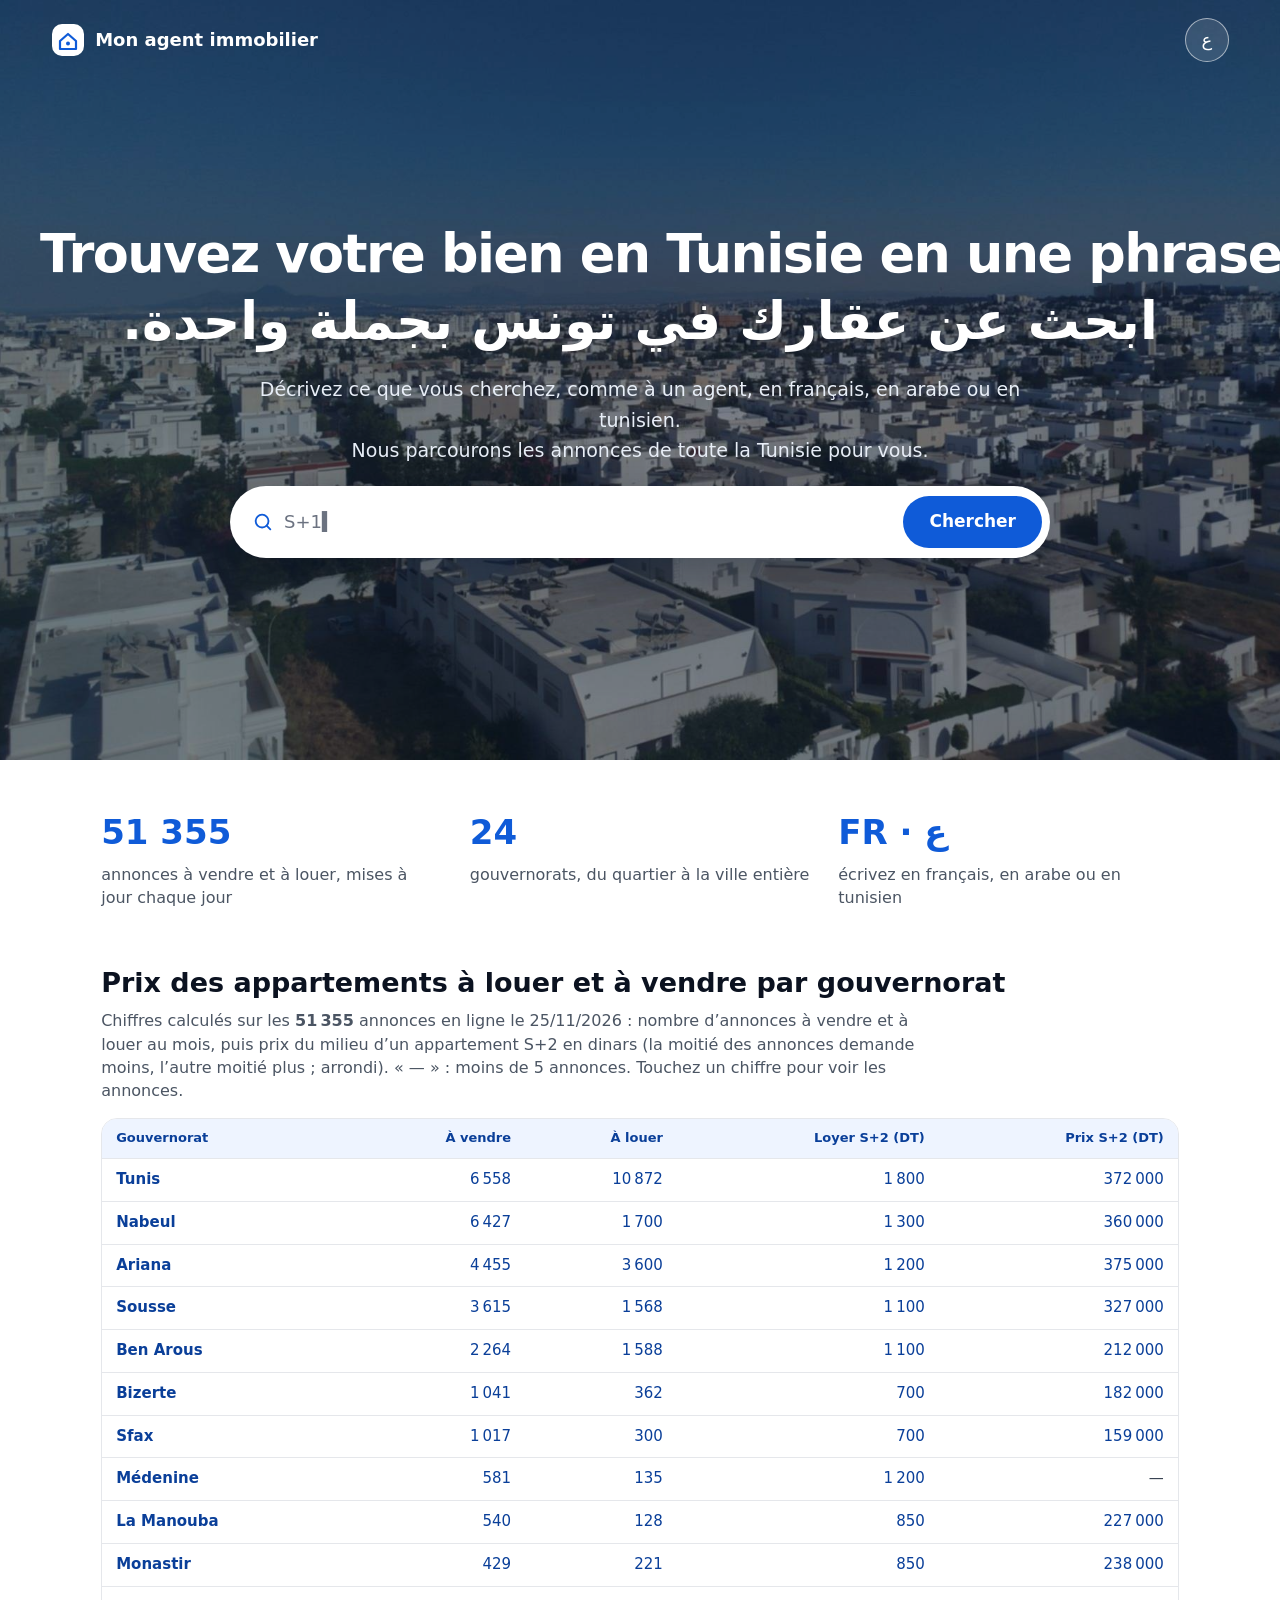
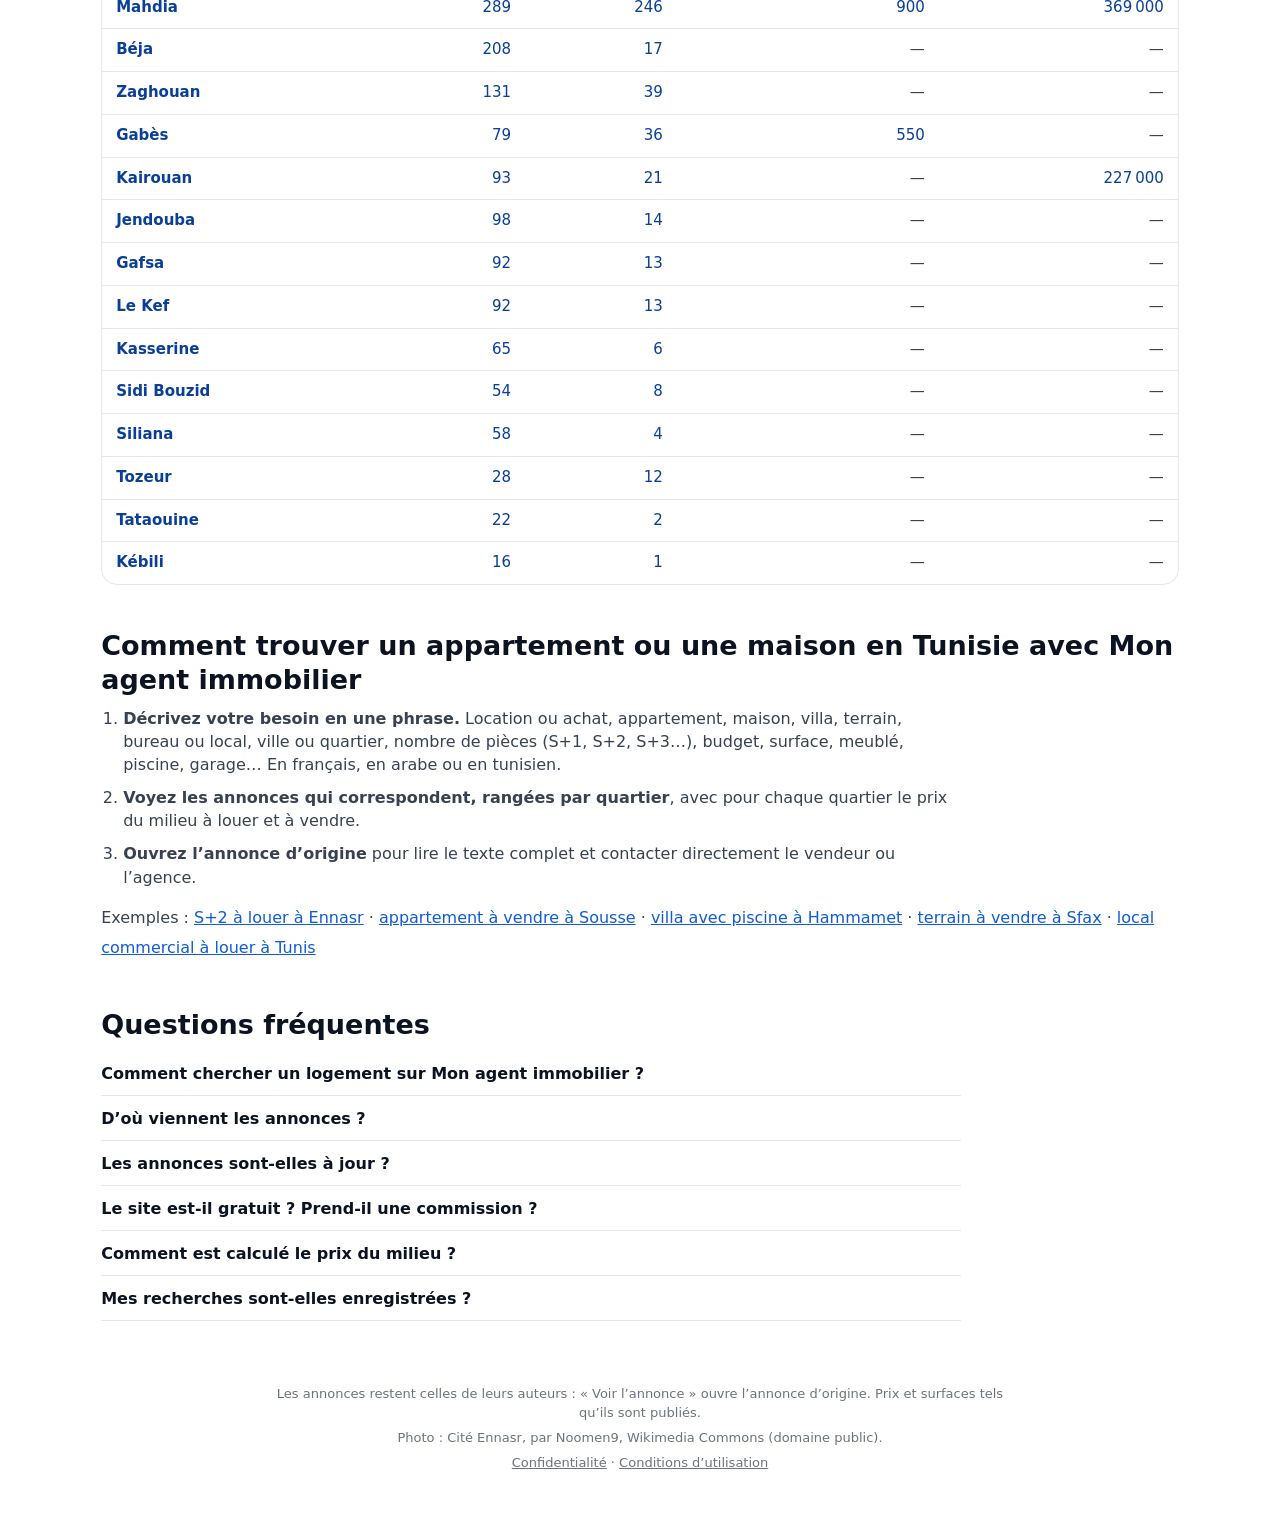
==== commit 62323d53: "Annonces du 25/11/2026" ====
--- a/index.html
+++ b/index.html
@@ -23,7 +23,7 @@
 <script type="application/ld+json">{"@context": "https://schema.org", "@type": "WebSite", "name": "Mon agent immobilier", "alternateName": "وكيلي العقاري", "url": "https://monagent.clicvia.com/", "inLanguage": ["fr", "ar"], "description": "Recherche d'annonces immobilières en Tunisie en une phrase, en français, en arabe ou en tunisien : appartements, maisons, terrains, à louer ou à vendre, dans les 24 gouvernorats.", "potentialAction": {"@type": "SearchAction", "target": {"@type": "EntryPoint", "urlTemplate": "https://monagent.clicvia.com/?q={search_term_string}"}, "query-input": "required name=search_term_string"}}</script>
 <script type="application/ld+json">{"@context": "https://schema.org", "@type": "FAQPage", "mainEntity": [{"@type": "Question", "name": "Comment chercher un logement sur Mon agent immobilier ?", "acceptedAnswer": {"@type": "Answer", "text": "Écrivez ce que vous cherchez en une phrase, comme à un agent : « S+2 à louer à Ennasr », « villa avec piscine à Hammamet moins de 900 000 DT » ou « شقة للكراء في سوسة ». Le site comprend le type de bien, louer ou acheter, le quartier, le nombre de pièces, le budget, la surface et les équipements, puis montre les annonces qui correspondent, quartier par quartier."}}, {"@type": "Question", "name": "D’où viennent les annonces ?", "acceptedAnswer": {"@type": "Answer", "text": "Ce sont des annonces publiques, déjà publiées sur des sites d’annonces et d’agences immobilières de Tunisie. Prix, surfaces et photos sont repris tels qu’ils sont publiés ; le bouton « Voir l’annonce » ouvre l’annonce d’origine, où se trouvent le texte complet et le contact du vendeur ou de l’agence."}}, {"@type": "Question", "name": "Les annonces sont-elles à jour ?", "acceptedAnswer": {"@type": "Answer", "text": "Oui : la liste est relue automatiquement plusieurs fois par jour, et une annonce retirée de son site d’origine disparaît aussi d’ici. La date des dernières annonces est écrite au-dessus du tableau des prix."}}, {"@type": "Question", "name": "Le site est-il gratuit ? Prend-il une commission ?", "acceptedAnswer": {"@type": "Answer", "text": "Le site est gratuit et sans inscription. Il ne vend ni ne loue aucun bien et ne prend aucune commission : il aide seulement à trouver les annonces. Vous traitez directement avec l’auteur de l’annonce."}}, {"@type": "Question", "name": "Comment est calculé le prix du milieu ?", "acceptedAnswer": {"@type": "Answer", "text": "Pour un même genre de bien (par exemple un appartement S+2 à louer dans un gouvernorat), on range les prix demandés du plus bas au plus haut : le prix du milieu est celui qui les partage en deux moitiés. Il n’est donné qu’avec au moins 5 annonces. C’est un repère sur les prix demandés, pas une estimation d’un bien précis."}}, {"@type": "Question", "name": "Mes recherches sont-elles enregistrées ?", "acceptedAnswer": {"@type": "Answer", "text": "Non. Il n’y a ni compte ni cookie : votre phrase est comprise dans votre navigateur et n’est envoyée à personne. Le site compte seulement ses visites de façon anonyme."}}]}</script>
 </head>
-<body data-donnees="donnees/index.js?v=6bf5fbc1a2" data-n="51793" data-maj="2026-11-24">
+<body data-donnees="donnees/index.js?v=57f6b37b95" data-n="51355" data-maj="2026-11-25">
 <a class="sauter" href="#q" data-fr="Aller à la recherche" data-ar="الانتقال إلى البحث">Aller à la recherche</a>
 
 <section class="hero" id="haut">
@@ -55,7 +55,7 @@
 </section>
 
 <section class="chiffres" id="chiffres">
-  <div><strong id="nb-annonces">51 793</strong><span data-fr="annonces à vendre et à louer, mises à jour chaque jour" data-ar="إعلان للبيع والكراء، تُحدَّث كل يوم">annonces à vendre et à louer, mises à jour chaque jour</span></div>
+  <div><strong id="nb-annonces">51 355</strong><span data-fr="annonces à vendre et à louer, mises à jour chaque jour" data-ar="إعلان للبيع والكراء، تُحدَّث كل يوم">annonces à vendre et à louer, mises à jour chaque jour</span></div>
   <div><strong>24</strong><span data-fr="gouvernorats, du quartier à la ville entière" data-ar="ولاية، من الحي إلى المدينة كاملة">gouvernorats, du quartier à la ville entière</span></div>
   <div><strong>FR · ع</strong><span data-fr="écrivez en français, en arabe ou en tunisien" data-ar="اكتب بالفرنسية أو العربية أو التونسية">écrivez en français, en arabe ou en tunisien</span></div>
 </section>
@@ -83,34 +83,34 @@
 <!-- reperes:debut (écrit par le robot : ne pas modifier à la main) -->
 <section class="reperes fr-seul" id="reperes" aria-labelledby="reperes-titre">
   <h2 id="reperes-titre">Prix des appartements à louer et à vendre par gouvernorat</h2>
-  <p class="reperes-intro">Chiffres calculés sur les <strong>51 793</strong> annonces en ligne le <time datetime="2026-11-24">24/11/2026</time> : nombre d’annonces à vendre et à louer au mois, puis prix du milieu d’un appartement S+2 en dinars (la moitié des annonces demande moins, l’autre moitié plus ; arrondi). « — » : moins de 5 annonces. Touchez un chiffre pour voir les annonces.</p>
+  <p class="reperes-intro">Chiffres calculés sur les <strong>51 355</strong> annonces en ligne le <time datetime="2026-11-25">25/11/2026</time> : nombre d’annonces à vendre et à louer au mois, puis prix du milieu d’un appartement S+2 en dinars (la moitié des annonces demande moins, l’autre moitié plus ; arrondi). « — » : moins de 5 annonces. Touchez un chiffre pour voir les annonces.</p>
   <div class="tableau-defile"><table class="reperes-tableau">
     <thead><tr><th scope="col">Gouvernorat</th><th scope="col">À vendre</th><th scope="col">À louer</th><th scope="col">Loyer S+2 (DT)</th><th scope="col">Prix S+2 (DT)</th></tr></thead>
     <tbody>
-    <tr><th scope="row"><a href="./?q=immobilier%20%C3%A0%20Tunis">Tunis</a></th><td><a href="./?q=%C3%A0%20vendre%20%C3%A0%20Tunis">6 682</a></td><td><a href="./?q=%C3%A0%20louer%20%C3%A0%20Tunis">10 974</a></td><td><a href="./?q=S%2B2%20%C3%A0%20louer%20%C3%A0%20Tunis">1 800</a></td><td><a href="./?q=S%2B2%20%C3%A0%20vendre%20%C3%A0%20Tunis">350 000</a></td></tr>
-    <tr><th scope="row"><a href="./?q=immobilier%20%C3%A0%20Ariana">Ariana</a></th><td><a href="./?q=%C3%A0%20vendre%20%C3%A0%20Ariana">4 470</a></td><td><a href="./?q=%C3%A0%20louer%20%C3%A0%20Ariana">3 690</a></td><td><a href="./?q=S%2B2%20%C3%A0%20louer%20%C3%A0%20Ariana">1 200</a></td><td><a href="./?q=S%2B2%20%C3%A0%20vendre%20%C3%A0%20Ariana">375 000</a></td></tr>
-    <tr><th scope="row"><a href="./?q=immobilier%20%C3%A0%20Nabeul">Nabeul</a></th><td><a href="./?q=%C3%A0%20vendre%20%C3%A0%20Nabeul">6 085</a></td><td><a href="./?q=%C3%A0%20louer%20%C3%A0%20Nabeul">1 662</a></td><td><a href="./?q=S%2B2%20%C3%A0%20louer%20%C3%A0%20Nabeul">1 300</a></td><td><a href="./?q=S%2B2%20%C3%A0%20vendre%20%C3%A0%20Nabeul">358 000</a></td></tr>
-    <tr><th scope="row"><a href="./?q=immobilier%20%C3%A0%20Sousse">Sousse</a></th><td><a href="./?q=%C3%A0%20vendre%20%C3%A0%20Sousse">3 669</a></td><td><a href="./?q=%C3%A0%20louer%20%C3%A0%20Sousse">1 630</a></td><td><a href="./?q=S%2B2%20%C3%A0%20louer%20%C3%A0%20Sousse">1 100</a></td><td><a href="./?q=S%2B2%20%C3%A0%20vendre%20%C3%A0%20Sousse">325 000</a></td></tr>
-    <tr><th scope="row"><a href="./?q=immobilier%20%C3%A0%20Ben%20Arous">Ben Arous</a></th><td><a href="./?q=%C3%A0%20vendre%20%C3%A0%20Ben%20Arous">2 307</a></td><td><a href="./?q=%C3%A0%20louer%20%C3%A0%20Ben%20Arous">1 617</a></td><td><a href="./?q=S%2B2%20%C3%A0%20louer%20%C3%A0%20Ben%20Arous">1 100</a></td><td><a href="./?q=S%2B2%20%C3%A0%20vendre%20%C3%A0%20Ben%20Arous">210 000</a></td></tr>
-    <tr><th scope="row"><a href="./?q=immobilier%20%C3%A0%20Bizerte">Bizerte</a></th><td><a href="./?q=%C3%A0%20vendre%20%C3%A0%20Bizerte">1 068</a></td><td><a href="./?q=%C3%A0%20louer%20%C3%A0%20Bizerte">423</a></td><td><a href="./?q=S%2B2%20%C3%A0%20louer%20%C3%A0%20Bizerte">700</a></td><td><a href="./?q=S%2B2%20%C3%A0%20vendre%20%C3%A0%20Bizerte">200 000</a></td></tr>
-    <tr><th scope="row"><a href="./?q=immobilier%20%C3%A0%20Sfax">Sfax</a></th><td><a href="./?q=%C3%A0%20vendre%20%C3%A0%20Sfax">1 024</a></td><td><a href="./?q=%C3%A0%20louer%20%C3%A0%20Sfax">336</a></td><td><a href="./?q=S%2B2%20%C3%A0%20louer%20%C3%A0%20Sfax">700</a></td><td><a href="./?q=S%2B2%20%C3%A0%20vendre%20%C3%A0%20Sfax">159 000</a></td></tr>
-    <tr><th scope="row"><a href="./?q=immobilier%20%C3%A0%20M%C3%A9denine">Médenine</a></th><td><a href="./?q=%C3%A0%20vendre%20%C3%A0%20M%C3%A9denine">581</a></td><td><a href="./?q=%C3%A0%20louer%20%C3%A0%20M%C3%A9denine">133</a></td><td><a href="./?q=S%2B2%20%C3%A0%20louer%20%C3%A0%20M%C3%A9denine">1 200</a></td><td>—</td></tr>
-    <tr><th scope="row"><a href="./?q=immobilier%20%C3%A0%20La%20Manouba">La Manouba</a></th><td><a href="./?q=%C3%A0%20vendre%20%C3%A0%20La%20Manouba">538</a></td><td><a href="./?q=%C3%A0%20louer%20%C3%A0%20La%20Manouba">142</a></td><td><a href="./?q=S%2B2%20%C3%A0%20louer%20%C3%A0%20La%20Manouba">850</a></td><td><a href="./?q=S%2B2%20%C3%A0%20vendre%20%C3%A0%20La%20Manouba">208 000</a></td></tr>
-    <tr><th scope="row"><a href="./?q=immobilier%20%C3%A0%20Monastir">Monastir</a></th><td><a href="./?q=%C3%A0%20vendre%20%C3%A0%20Monastir">430</a></td><td><a href="./?q=%C3%A0%20louer%20%C3%A0%20Monastir">229</a></td><td><a href="./?q=S%2B2%20%C3%A0%20louer%20%C3%A0%20Monastir">850</a></td><td><a href="./?q=S%2B2%20%C3%A0%20vendre%20%C3%A0%20Monastir">238 000</a></td></tr>
-    <tr><th scope="row"><a href="./?q=immobilier%20%C3%A0%20Mahdia">Mahdia</a></th><td><a href="./?q=%C3%A0%20vendre%20%C3%A0%20Mahdia">291</a></td><td><a href="./?q=%C3%A0%20louer%20%C3%A0%20Mahdia">248</a></td><td><a href="./?q=S%2B2%20%C3%A0%20louer%20%C3%A0%20Mahdia">900</a></td><td><a href="./?q=S%2B2%20%C3%A0%20vendre%20%C3%A0%20Mahdia">367 000</a></td></tr>
-    <tr><th scope="row"><a href="./?q=immobilier%20%C3%A0%20B%C3%A9ja">Béja</a></th><td><a href="./?q=%C3%A0%20vendre%20%C3%A0%20B%C3%A9ja">210</a></td><td><a href="./?q=%C3%A0%20louer%20%C3%A0%20B%C3%A9ja">19</a></td><td>—</td><td>—</td></tr>
-    <tr><th scope="row"><a href="./?q=immobilier%20%C3%A0%20Zaghouan">Zaghouan</a></th><td><a href="./?q=%C3%A0%20vendre%20%C3%A0%20Zaghouan">129</a></td><td><a href="./?q=%C3%A0%20louer%20%C3%A0%20Zaghouan">39</a></td><td>—</td><td>—</td></tr>
-    <tr><th scope="row"><a href="./?q=immobilier%20%C3%A0%20Gab%C3%A8s">Gabès</a></th><td><a href="./?q=%C3%A0%20vendre%20%C3%A0%20Gab%C3%A8s">80</a></td><td><a href="./?q=%C3%A0%20louer%20%C3%A0%20Gab%C3%A8s">35</a></td><td><a href="./?q=S%2B2%20%C3%A0%20louer%20%C3%A0%20Gab%C3%A8s">530</a></td><td>—</td></tr>
-    <tr><th scope="row"><a href="./?q=immobilier%20%C3%A0%20Jendouba">Jendouba</a></th><td><a href="./?q=%C3%A0%20vendre%20%C3%A0%20Jendouba">99</a></td><td><a href="./?q=%C3%A0%20louer%20%C3%A0%20Jendouba">14</a></td><td>—</td><td>—</td></tr>
-    <tr><th scope="row"><a href="./?q=immobilier%20%C3%A0%20Kairouan">Kairouan</a></th><td><a href="./?q=%C3%A0%20vendre%20%C3%A0%20Kairouan">93</a></td><td><a href="./?q=%C3%A0%20louer%20%C3%A0%20Kairouan">20</a></td><td>—</td><td><a href="./?q=S%2B2%20%C3%A0%20vendre%20%C3%A0%20Kairouan">227 000</a></td></tr>
-    <tr><th scope="row"><a href="./?q=immobilier%20%C3%A0%20Gafsa">Gafsa</a></th><td><a href="./?q=%C3%A0%20vendre%20%C3%A0%20Gafsa">96</a></td><td><a href="./?q=%C3%A0%20louer%20%C3%A0%20Gafsa">16</a></td><td>—</td><td>—</td></tr>
-    <tr><th scope="row"><a href="./?q=immobilier%20%C3%A0%20Le%20Kef">Le Kef</a></th><td><a href="./?q=%C3%A0%20vendre%20%C3%A0%20Le%20Kef">91</a></td><td><a href="./?q=%C3%A0%20louer%20%C3%A0%20Le%20Kef">15</a></td><td>—</td><td>—</td></tr>
-    <tr><th scope="row"><a href="./?q=immobilier%20%C3%A0%20Kasserine">Kasserine</a></th><td><a href="./?q=%C3%A0%20vendre%20%C3%A0%20Kasserine">65</a></td><td><a href="./?q=%C3%A0%20louer%20%C3%A0%20Kasserine">7</a></td><td>—</td><td>—</td></tr>
-    <tr><th scope="row"><a href="./?q=immobilier%20%C3%A0%20Siliana">Siliana</a></th><td><a href="./?q=%C3%A0%20vendre%20%C3%A0%20Siliana">61</a></td><td><a href="./?q=%C3%A0%20louer%20%C3%A0%20Siliana">4</a></td><td>—</td><td>—</td></tr>
-    <tr><th scope="row"><a href="./?q=immobilier%20%C3%A0%20Sidi%20Bouzid">Sidi Bouzid</a></th><td><a href="./?q=%C3%A0%20vendre%20%C3%A0%20Sidi%20Bouzid">55</a></td><td><a href="./?q=%C3%A0%20louer%20%C3%A0%20Sidi%20Bouzid">7</a></td><td>—</td><td>—</td></tr>
-    <tr><th scope="row"><a href="./?q=immobilier%20%C3%A0%20Tozeur">Tozeur</a></th><td><a href="./?q=%C3%A0%20vendre%20%C3%A0%20Tozeur">30</a></td><td><a href="./?q=%C3%A0%20louer%20%C3%A0%20Tozeur">13</a></td><td>—</td><td>—</td></tr>
-    <tr><th scope="row"><a href="./?q=immobilier%20%C3%A0%20Tataouine">Tataouine</a></th><td><a href="./?q=%C3%A0%20vendre%20%C3%A0%20Tataouine">24</a></td><td><a href="./?q=%C3%A0%20louer%20%C3%A0%20Tataouine">2</a></td><td>—</td><td>—</td></tr>
-    <tr><th scope="row"><a href="./?q=immobilier%20%C3%A0%20K%C3%A9bili">Kébili</a></th><td><a href="./?q=%C3%A0%20vendre%20%C3%A0%20K%C3%A9bili">16</a></td><td><a href="./?q=%C3%A0%20louer%20%C3%A0%20K%C3%A9bili">3</a></td><td>—</td><td>—</td></tr>
+    <tr><th scope="row"><a href="./?q=immobilier%20%C3%A0%20Tunis">Tunis</a></th><td><a href="./?q=%C3%A0%20vendre%20%C3%A0%20Tunis">6 558</a></td><td><a href="./?q=%C3%A0%20louer%20%C3%A0%20Tunis">10 872</a></td><td><a href="./?q=S%2B2%20%C3%A0%20louer%20%C3%A0%20Tunis">1 800</a></td><td><a href="./?q=S%2B2%20%C3%A0%20vendre%20%C3%A0%20Tunis">372 000</a></td></tr>
+    <tr><th scope="row"><a href="./?q=immobilier%20%C3%A0%20Nabeul">Nabeul</a></th><td><a href="./?q=%C3%A0%20vendre%20%C3%A0%20Nabeul">6 427</a></td><td><a href="./?q=%C3%A0%20louer%20%C3%A0%20Nabeul">1 700</a></td><td><a href="./?q=S%2B2%20%C3%A0%20louer%20%C3%A0%20Nabeul">1 300</a></td><td><a href="./?q=S%2B2%20%C3%A0%20vendre%20%C3%A0%20Nabeul">360 000</a></td></tr>
+    <tr><th scope="row"><a href="./?q=immobilier%20%C3%A0%20Ariana">Ariana</a></th><td><a href="./?q=%C3%A0%20vendre%20%C3%A0%20Ariana">4 455</a></td><td><a href="./?q=%C3%A0%20louer%20%C3%A0%20Ariana">3 600</a></td><td><a href="./?q=S%2B2%20%C3%A0%20louer%20%C3%A0%20Ariana">1 200</a></td><td><a href="./?q=S%2B2%20%C3%A0%20vendre%20%C3%A0%20Ariana">375 000</a></td></tr>
+    <tr><th scope="row"><a href="./?q=immobilier%20%C3%A0%20Sousse">Sousse</a></th><td><a href="./?q=%C3%A0%20vendre%20%C3%A0%20Sousse">3 615</a></td><td><a href="./?q=%C3%A0%20louer%20%C3%A0%20Sousse">1 568</a></td><td><a href="./?q=S%2B2%20%C3%A0%20louer%20%C3%A0%20Sousse">1 100</a></td><td><a href="./?q=S%2B2%20%C3%A0%20vendre%20%C3%A0%20Sousse">327 000</a></td></tr>
+    <tr><th scope="row"><a href="./?q=immobilier%20%C3%A0%20Ben%20Arous">Ben Arous</a></th><td><a href="./?q=%C3%A0%20vendre%20%C3%A0%20Ben%20Arous">2 264</a></td><td><a href="./?q=%C3%A0%20louer%20%C3%A0%20Ben%20Arous">1 588</a></td><td><a href="./?q=S%2B2%20%C3%A0%20louer%20%C3%A0%20Ben%20Arous">1 100</a></td><td><a href="./?q=S%2B2%20%C3%A0%20vendre%20%C3%A0%20Ben%20Arous">212 000</a></td></tr>
+    <tr><th scope="row"><a href="./?q=immobilier%20%C3%A0%20Bizerte">Bizerte</a></th><td><a href="./?q=%C3%A0%20vendre%20%C3%A0%20Bizerte">1 041</a></td><td><a href="./?q=%C3%A0%20louer%20%C3%A0%20Bizerte">362</a></td><td><a href="./?q=S%2B2%20%C3%A0%20louer%20%C3%A0%20Bizerte">700</a></td><td><a href="./?q=S%2B2%20%C3%A0%20vendre%20%C3%A0%20Bizerte">182 000</a></td></tr>
+    <tr><th scope="row"><a href="./?q=immobilier%20%C3%A0%20Sfax">Sfax</a></th><td><a href="./?q=%C3%A0%20vendre%20%C3%A0%20Sfax">1 017</a></td><td><a href="./?q=%C3%A0%20louer%20%C3%A0%20Sfax">300</a></td><td><a href="./?q=S%2B2%20%C3%A0%20louer%20%C3%A0%20Sfax">700</a></td><td><a href="./?q=S%2B2%20%C3%A0%20vendre%20%C3%A0%20Sfax">159 000</a></td></tr>
+    <tr><th scope="row"><a href="./?q=immobilier%20%C3%A0%20M%C3%A9denine">Médenine</a></th><td><a href="./?q=%C3%A0%20vendre%20%C3%A0%20M%C3%A9denine">581</a></td><td><a href="./?q=%C3%A0%20louer%20%C3%A0%20M%C3%A9denine">135</a></td><td><a href="./?q=S%2B2%20%C3%A0%20louer%20%C3%A0%20M%C3%A9denine">1 200</a></td><td>—</td></tr>
+    <tr><th scope="row"><a href="./?q=immobilier%20%C3%A0%20La%20Manouba">La Manouba</a></th><td><a href="./?q=%C3%A0%20vendre%20%C3%A0%20La%20Manouba">540</a></td><td><a href="./?q=%C3%A0%20louer%20%C3%A0%20La%20Manouba">128</a></td><td><a href="./?q=S%2B2%20%C3%A0%20louer%20%C3%A0%20La%20Manouba">850</a></td><td><a href="./?q=S%2B2%20%C3%A0%20vendre%20%C3%A0%20La%20Manouba">227 000</a></td></tr>
+    <tr><th scope="row"><a href="./?q=immobilier%20%C3%A0%20Monastir">Monastir</a></th><td><a href="./?q=%C3%A0%20vendre%20%C3%A0%20Monastir">429</a></td><td><a href="./?q=%C3%A0%20louer%20%C3%A0%20Monastir">221</a></td><td><a href="./?q=S%2B2%20%C3%A0%20louer%20%C3%A0%20Monastir">850</a></td><td><a href="./?q=S%2B2%20%C3%A0%20vendre%20%C3%A0%20Monastir">238 000</a></td></tr>
+    <tr><th scope="row"><a href="./?q=immobilier%20%C3%A0%20Mahdia">Mahdia</a></th><td><a href="./?q=%C3%A0%20vendre%20%C3%A0%20Mahdia">289</a></td><td><a href="./?q=%C3%A0%20louer%20%C3%A0%20Mahdia">246</a></td><td><a href="./?q=S%2B2%20%C3%A0%20louer%20%C3%A0%20Mahdia">900</a></td><td><a href="./?q=S%2B2%20%C3%A0%20vendre%20%C3%A0%20Mahdia">369 000</a></td></tr>
+    <tr><th scope="row"><a href="./?q=immobilier%20%C3%A0%20B%C3%A9ja">Béja</a></th><td><a href="./?q=%C3%A0%20vendre%20%C3%A0%20B%C3%A9ja">208</a></td><td><a href="./?q=%C3%A0%20louer%20%C3%A0%20B%C3%A9ja">17</a></td><td>—</td><td>—</td></tr>
+    <tr><th scope="row"><a href="./?q=immobilier%20%C3%A0%20Zaghouan">Zaghouan</a></th><td><a href="./?q=%C3%A0%20vendre%20%C3%A0%20Zaghouan">131</a></td><td><a href="./?q=%C3%A0%20louer%20%C3%A0%20Zaghouan">39</a></td><td>—</td><td>—</td></tr>
+    <tr><th scope="row"><a href="./?q=immobilier%20%C3%A0%20Gab%C3%A8s">Gabès</a></th><td><a href="./?q=%C3%A0%20vendre%20%C3%A0%20Gab%C3%A8s">79</a></td><td><a href="./?q=%C3%A0%20louer%20%C3%A0%20Gab%C3%A8s">36</a></td><td><a href="./?q=S%2B2%20%C3%A0%20louer%20%C3%A0%20Gab%C3%A8s">550</a></td><td>—</td></tr>
+    <tr><th scope="row"><a href="./?q=immobilier%20%C3%A0%20Kairouan">Kairouan</a></th><td><a href="./?q=%C3%A0%20vendre%20%C3%A0%20Kairouan">93</a></td><td><a href="./?q=%C3%A0%20louer%20%C3%A0%20Kairouan">21</a></td><td>—</td><td><a href="./?q=S%2B2%20%C3%A0%20vendre%20%C3%A0%20Kairouan">227 000</a></td></tr>
+    <tr><th scope="row"><a href="./?q=immobilier%20%C3%A0%20Jendouba">Jendouba</a></th><td><a href="./?q=%C3%A0%20vendre%20%C3%A0%20Jendouba">98</a></td><td><a href="./?q=%C3%A0%20louer%20%C3%A0%20Jendouba">14</a></td><td>—</td><td>—</td></tr>
+    <tr><th scope="row"><a href="./?q=immobilier%20%C3%A0%20Gafsa">Gafsa</a></th><td><a href="./?q=%C3%A0%20vendre%20%C3%A0%20Gafsa">92</a></td><td><a href="./?q=%C3%A0%20louer%20%C3%A0%20Gafsa">13</a></td><td>—</td><td>—</td></tr>
+    <tr><th scope="row"><a href="./?q=immobilier%20%C3%A0%20Le%20Kef">Le Kef</a></th><td><a href="./?q=%C3%A0%20vendre%20%C3%A0%20Le%20Kef">92</a></td><td><a href="./?q=%C3%A0%20louer%20%C3%A0%20Le%20Kef">13</a></td><td>—</td><td>—</td></tr>
+    <tr><th scope="row"><a href="./?q=immobilier%20%C3%A0%20Kasserine">Kasserine</a></th><td><a href="./?q=%C3%A0%20vendre%20%C3%A0%20Kasserine">65</a></td><td><a href="./?q=%C3%A0%20louer%20%C3%A0%20Kasserine">6</a></td><td>—</td><td>—</td></tr>
+    <tr><th scope="row"><a href="./?q=immobilier%20%C3%A0%20Sidi%20Bouzid">Sidi Bouzid</a></th><td><a href="./?q=%C3%A0%20vendre%20%C3%A0%20Sidi%20Bouzid">54</a></td><td><a href="./?q=%C3%A0%20louer%20%C3%A0%20Sidi%20Bouzid">8</a></td><td>—</td><td>—</td></tr>
+    <tr><th scope="row"><a href="./?q=immobilier%20%C3%A0%20Siliana">Siliana</a></th><td><a href="./?q=%C3%A0%20vendre%20%C3%A0%20Siliana">58</a></td><td><a href="./?q=%C3%A0%20louer%20%C3%A0%20Siliana">4</a></td><td>—</td><td>—</td></tr>
+    <tr><th scope="row"><a href="./?q=immobilier%20%C3%A0%20Tozeur">Tozeur</a></th><td><a href="./?q=%C3%A0%20vendre%20%C3%A0%20Tozeur">28</a></td><td><a href="./?q=%C3%A0%20louer%20%C3%A0%20Tozeur">12</a></td><td>—</td><td>—</td></tr>
+    <tr><th scope="row"><a href="./?q=immobilier%20%C3%A0%20Tataouine">Tataouine</a></th><td><a href="./?q=%C3%A0%20vendre%20%C3%A0%20Tataouine">22</a></td><td><a href="./?q=%C3%A0%20louer%20%C3%A0%20Tataouine">2</a></td><td>—</td><td>—</td></tr>
+    <tr><th scope="row"><a href="./?q=immobilier%20%C3%A0%20K%C3%A9bili">Kébili</a></th><td><a href="./?q=%C3%A0%20vendre%20%C3%A0%20K%C3%A9bili">16</a></td><td><a href="./?q=%C3%A0%20louer%20%C3%A0%20K%C3%A9bili">1</a></td><td>—</td><td>—</td></tr>
     </tbody>
   </table></div>
 </section>
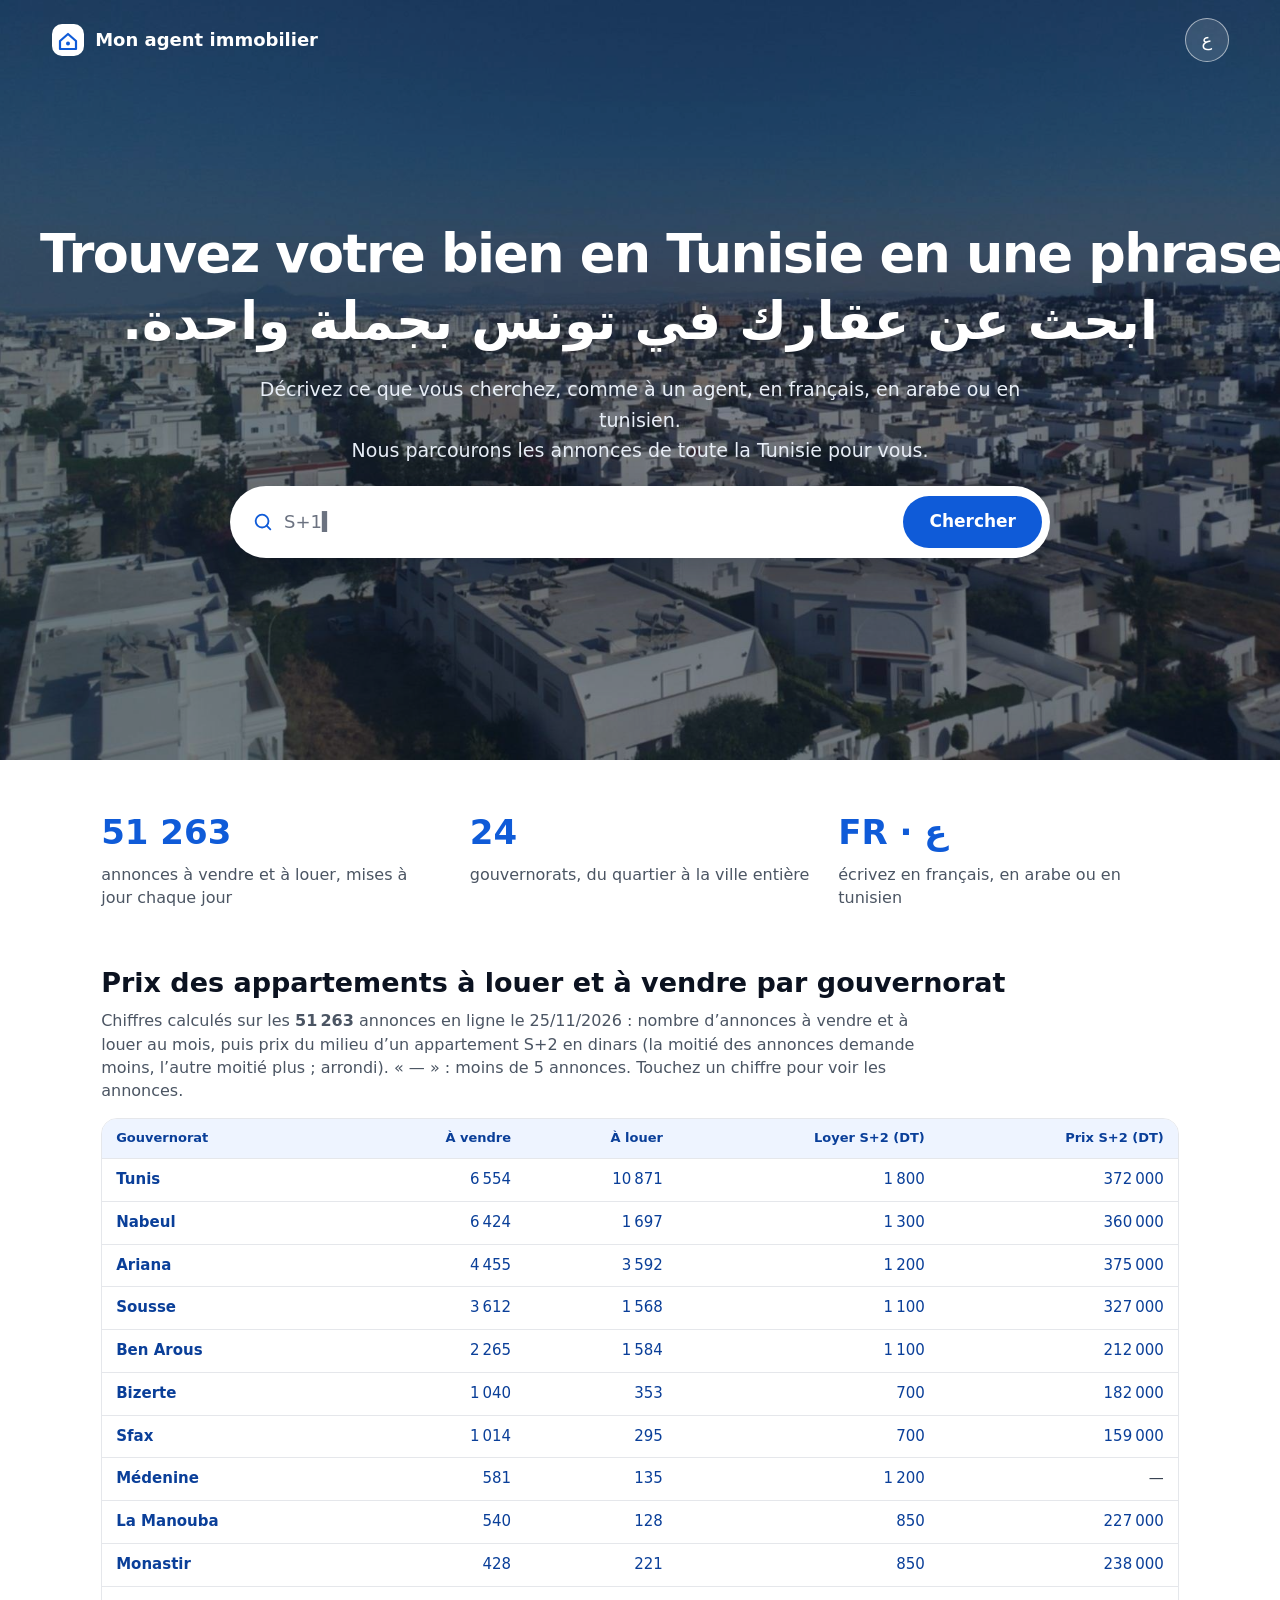
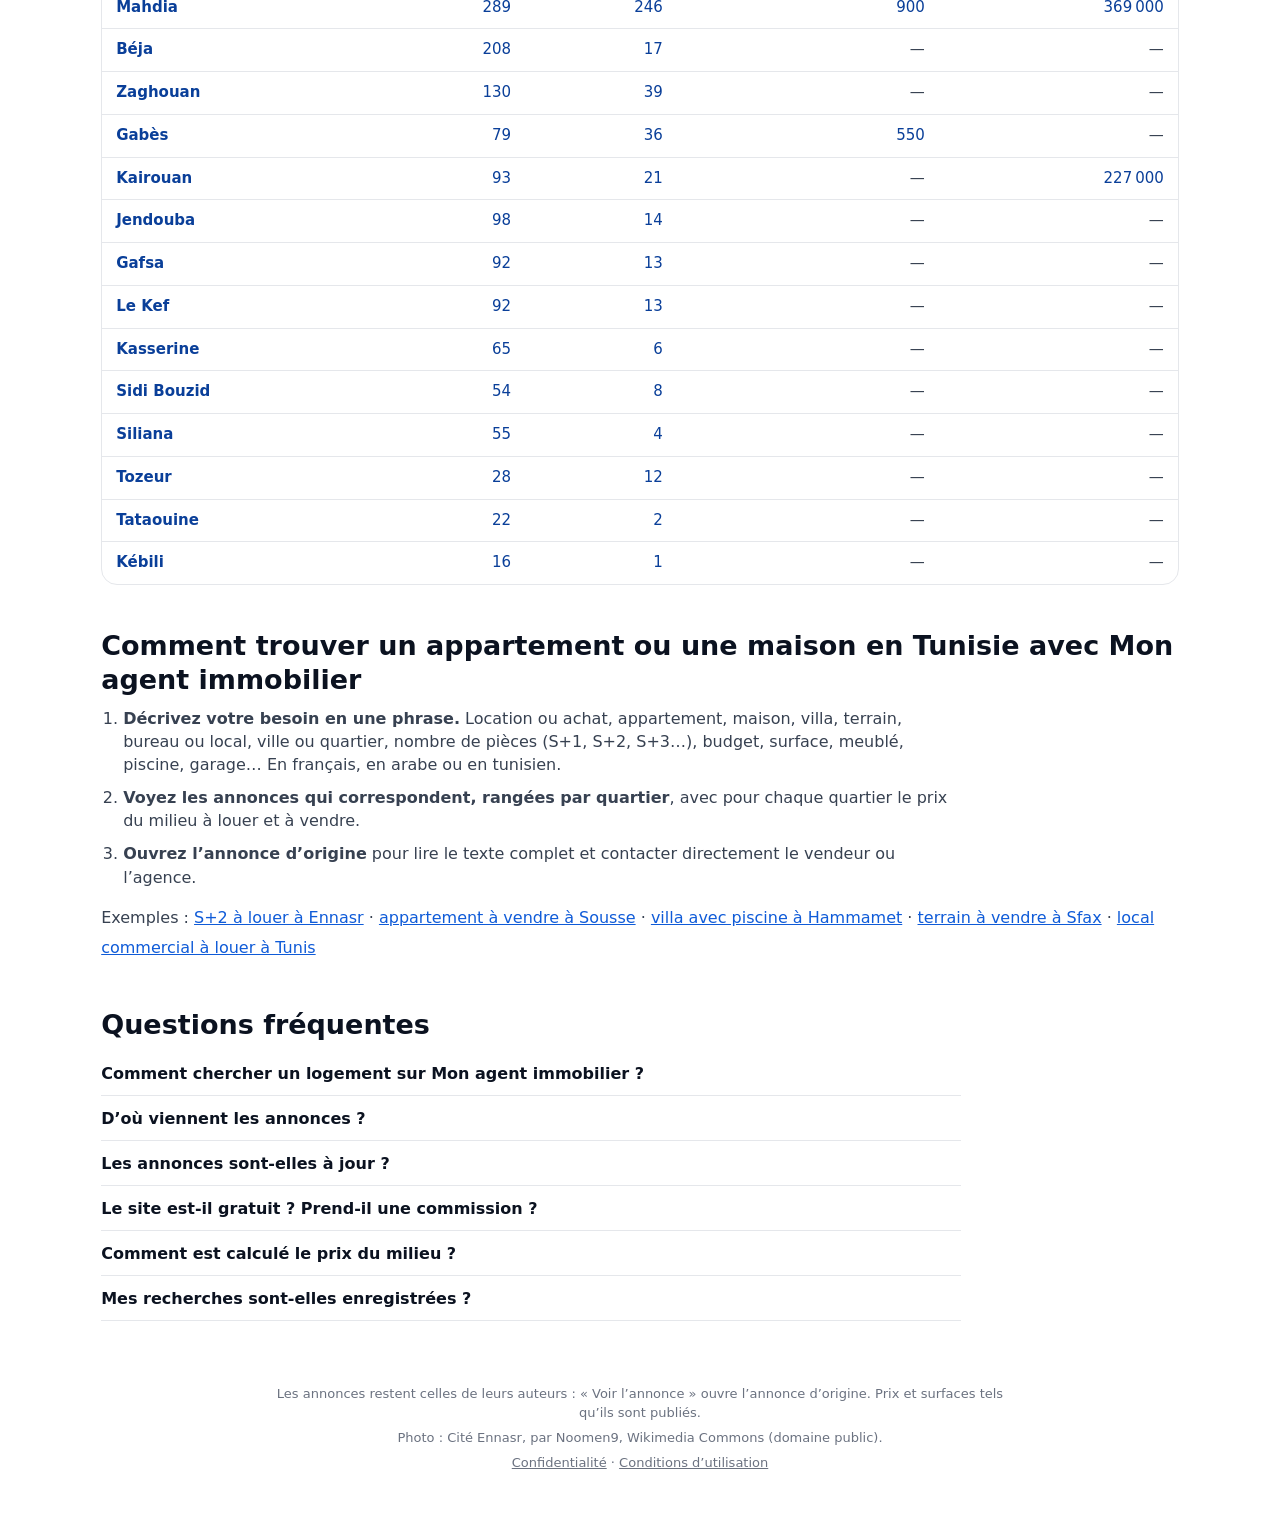
==== commit f1217c24: "Annonces du 26/11/2026" ====
--- a/index.html
+++ b/index.html
@@ -23,7 +23,7 @@
 <script type="application/ld+json">{"@context": "https://schema.org", "@type": "WebSite", "name": "Mon agent immobilier", "alternateName": "وكيلي العقاري", "url": "https://monagent.clicvia.com/", "inLanguage": ["fr", "ar"], "description": "Recherche d'annonces immobilières en Tunisie en une phrase, en français, en arabe ou en tunisien : appartements, maisons, terrains, à louer ou à vendre, dans les 24 gouvernorats.", "potentialAction": {"@type": "SearchAction", "target": {"@type": "EntryPoint", "urlTemplate": "https://monagent.clicvia.com/?q={search_term_string}"}, "query-input": "required name=search_term_string"}}</script>
 <script type="application/ld+json">{"@context": "https://schema.org", "@type": "FAQPage", "mainEntity": [{"@type": "Question", "name": "Comment chercher un logement sur Mon agent immobilier ?", "acceptedAnswer": {"@type": "Answer", "text": "Écrivez ce que vous cherchez en une phrase, comme à un agent : « S+2 à louer à Ennasr », « villa avec piscine à Hammamet moins de 900 000 DT » ou « شقة للكراء في سوسة ». Le site comprend le type de bien, louer ou acheter, le quartier, le nombre de pièces, le budget, la surface et les équipements, puis montre les annonces qui correspondent, quartier par quartier."}}, {"@type": "Question", "name": "D’où viennent les annonces ?", "acceptedAnswer": {"@type": "Answer", "text": "Ce sont des annonces publiques, déjà publiées sur des sites d’annonces et d’agences immobilières de Tunisie. Prix, surfaces et photos sont repris tels qu’ils sont publiés ; le bouton « Voir l’annonce » ouvre l’annonce d’origine, où se trouvent le texte complet et le contact du vendeur ou de l’agence."}}, {"@type": "Question", "name": "Les annonces sont-elles à jour ?", "acceptedAnswer": {"@type": "Answer", "text": "Oui : la liste est relue automatiquement plusieurs fois par jour, et une annonce retirée de son site d’origine disparaît aussi d’ici. La date des dernières annonces est écrite au-dessus du tableau des prix."}}, {"@type": "Question", "name": "Le site est-il gratuit ? Prend-il une commission ?", "acceptedAnswer": {"@type": "Answer", "text": "Le site est gratuit et sans inscription. Il ne vend ni ne loue aucun bien et ne prend aucune commission : il aide seulement à trouver les annonces. Vous traitez directement avec l’auteur de l’annonce."}}, {"@type": "Question", "name": "Comment est calculé le prix du milieu ?", "acceptedAnswer": {"@type": "Answer", "text": "Pour un même genre de bien (par exemple un appartement S+2 à louer dans un gouvernorat), on range les prix demandés du plus bas au plus haut : le prix du milieu est celui qui les partage en deux moitiés. Il n’est donné qu’avec au moins 5 annonces. C’est un repère sur les prix demandés, pas une estimation d’un bien précis."}}, {"@type": "Question", "name": "Mes recherches sont-elles enregistrées ?", "acceptedAnswer": {"@type": "Answer", "text": "Non. Il n’y a ni compte ni cookie : votre phrase est comprise dans votre navigateur et n’est envoyée à personne. Le site compte seulement ses visites de façon anonyme."}}]}</script>
 </head>
-<body data-donnees="donnees/index.js?v=57f6b37b95" data-n="51355" data-maj="2026-11-25">
+<body data-donnees="donnees/index.js?v=30d323e647" data-n="51263" data-maj="2026-11-25">
 <a class="sauter" href="#q" data-fr="Aller à la recherche" data-ar="الانتقال إلى البحث">Aller à la recherche</a>
 
 <section class="hero" id="haut">
@@ -55,7 +55,7 @@
 </section>
 
 <section class="chiffres" id="chiffres">
-  <div><strong id="nb-annonces">51 355</strong><span data-fr="annonces à vendre et à louer, mises à jour chaque jour" data-ar="إعلان للبيع والكراء، تُحدَّث كل يوم">annonces à vendre et à louer, mises à jour chaque jour</span></div>
+  <div><strong id="nb-annonces">51 263</strong><span data-fr="annonces à vendre et à louer, mises à jour chaque jour" data-ar="إعلان للبيع والكراء، تُحدَّث كل يوم">annonces à vendre et à louer, mises à jour chaque jour</span></div>
   <div><strong>24</strong><span data-fr="gouvernorats, du quartier à la ville entière" data-ar="ولاية، من الحي إلى المدينة كاملة">gouvernorats, du quartier à la ville entière</span></div>
   <div><strong>FR · ع</strong><span data-fr="écrivez en français, en arabe ou en tunisien" data-ar="اكتب بالفرنسية أو العربية أو التونسية">écrivez en français, en arabe ou en tunisien</span></div>
 </section>
@@ -83,23 +83,23 @@
 <!-- reperes:debut (écrit par le robot : ne pas modifier à la main) -->
 <section class="reperes fr-seul" id="reperes" aria-labelledby="reperes-titre">
   <h2 id="reperes-titre">Prix des appartements à louer et à vendre par gouvernorat</h2>
-  <p class="reperes-intro">Chiffres calculés sur les <strong>51 355</strong> annonces en ligne le <time datetime="2026-11-25">25/11/2026</time> : nombre d’annonces à vendre et à louer au mois, puis prix du milieu d’un appartement S+2 en dinars (la moitié des annonces demande moins, l’autre moitié plus ; arrondi). « — » : moins de 5 annonces. Touchez un chiffre pour voir les annonces.</p>
+  <p class="reperes-intro">Chiffres calculés sur les <strong>51 263</strong> annonces en ligne le <time datetime="2026-11-25">25/11/2026</time> : nombre d’annonces à vendre et à louer au mois, puis prix du milieu d’un appartement S+2 en dinars (la moitié des annonces demande moins, l’autre moitié plus ; arrondi). « — » : moins de 5 annonces. Touchez un chiffre pour voir les annonces.</p>
   <div class="tableau-defile"><table class="reperes-tableau">
     <thead><tr><th scope="col">Gouvernorat</th><th scope="col">À vendre</th><th scope="col">À louer</th><th scope="col">Loyer S+2 (DT)</th><th scope="col">Prix S+2 (DT)</th></tr></thead>
     <tbody>
-    <tr><th scope="row"><a href="./?q=immobilier%20%C3%A0%20Tunis">Tunis</a></th><td><a href="./?q=%C3%A0%20vendre%20%C3%A0%20Tunis">6 558</a></td><td><a href="./?q=%C3%A0%20louer%20%C3%A0%20Tunis">10 872</a></td><td><a href="./?q=S%2B2%20%C3%A0%20louer%20%C3%A0%20Tunis">1 800</a></td><td><a href="./?q=S%2B2%20%C3%A0%20vendre%20%C3%A0%20Tunis">372 000</a></td></tr>
-    <tr><th scope="row"><a href="./?q=immobilier%20%C3%A0%20Nabeul">Nabeul</a></th><td><a href="./?q=%C3%A0%20vendre%20%C3%A0%20Nabeul">6 427</a></td><td><a href="./?q=%C3%A0%20louer%20%C3%A0%20Nabeul">1 700</a></td><td><a href="./?q=S%2B2%20%C3%A0%20louer%20%C3%A0%20Nabeul">1 300</a></td><td><a href="./?q=S%2B2%20%C3%A0%20vendre%20%C3%A0%20Nabeul">360 000</a></td></tr>
-    <tr><th scope="row"><a href="./?q=immobilier%20%C3%A0%20Ariana">Ariana</a></th><td><a href="./?q=%C3%A0%20vendre%20%C3%A0%20Ariana">4 455</a></td><td><a href="./?q=%C3%A0%20louer%20%C3%A0%20Ariana">3 600</a></td><td><a href="./?q=S%2B2%20%C3%A0%20louer%20%C3%A0%20Ariana">1 200</a></td><td><a href="./?q=S%2B2%20%C3%A0%20vendre%20%C3%A0%20Ariana">375 000</a></td></tr>
-    <tr><th scope="row"><a href="./?q=immobilier%20%C3%A0%20Sousse">Sousse</a></th><td><a href="./?q=%C3%A0%20vendre%20%C3%A0%20Sousse">3 615</a></td><td><a href="./?q=%C3%A0%20louer%20%C3%A0%20Sousse">1 568</a></td><td><a href="./?q=S%2B2%20%C3%A0%20louer%20%C3%A0%20Sousse">1 100</a></td><td><a href="./?q=S%2B2%20%C3%A0%20vendre%20%C3%A0%20Sousse">327 000</a></td></tr>
-    <tr><th scope="row"><a href="./?q=immobilier%20%C3%A0%20Ben%20Arous">Ben Arous</a></th><td><a href="./?q=%C3%A0%20vendre%20%C3%A0%20Ben%20Arous">2 264</a></td><td><a href="./?q=%C3%A0%20louer%20%C3%A0%20Ben%20Arous">1 588</a></td><td><a href="./?q=S%2B2%20%C3%A0%20louer%20%C3%A0%20Ben%20Arous">1 100</a></td><td><a href="./?q=S%2B2%20%C3%A0%20vendre%20%C3%A0%20Ben%20Arous">212 000</a></td></tr>
-    <tr><th scope="row"><a href="./?q=immobilier%20%C3%A0%20Bizerte">Bizerte</a></th><td><a href="./?q=%C3%A0%20vendre%20%C3%A0%20Bizerte">1 041</a></td><td><a href="./?q=%C3%A0%20louer%20%C3%A0%20Bizerte">362</a></td><td><a href="./?q=S%2B2%20%C3%A0%20louer%20%C3%A0%20Bizerte">700</a></td><td><a href="./?q=S%2B2%20%C3%A0%20vendre%20%C3%A0%20Bizerte">182 000</a></td></tr>
-    <tr><th scope="row"><a href="./?q=immobilier%20%C3%A0%20Sfax">Sfax</a></th><td><a href="./?q=%C3%A0%20vendre%20%C3%A0%20Sfax">1 017</a></td><td><a href="./?q=%C3%A0%20louer%20%C3%A0%20Sfax">300</a></td><td><a href="./?q=S%2B2%20%C3%A0%20louer%20%C3%A0%20Sfax">700</a></td><td><a href="./?q=S%2B2%20%C3%A0%20vendre%20%C3%A0%20Sfax">159 000</a></td></tr>
+    <tr><th scope="row"><a href="./?q=immobilier%20%C3%A0%20Tunis">Tunis</a></th><td><a href="./?q=%C3%A0%20vendre%20%C3%A0%20Tunis">6 554</a></td><td><a href="./?q=%C3%A0%20louer%20%C3%A0%20Tunis">10 871</a></td><td><a href="./?q=S%2B2%20%C3%A0%20louer%20%C3%A0%20Tunis">1 800</a></td><td><a href="./?q=S%2B2%20%C3%A0%20vendre%20%C3%A0%20Tunis">372 000</a></td></tr>
+    <tr><th scope="row"><a href="./?q=immobilier%20%C3%A0%20Nabeul">Nabeul</a></th><td><a href="./?q=%C3%A0%20vendre%20%C3%A0%20Nabeul">6 424</a></td><td><a href="./?q=%C3%A0%20louer%20%C3%A0%20Nabeul">1 697</a></td><td><a href="./?q=S%2B2%20%C3%A0%20louer%20%C3%A0%20Nabeul">1 300</a></td><td><a href="./?q=S%2B2%20%C3%A0%20vendre%20%C3%A0%20Nabeul">360 000</a></td></tr>
+    <tr><th scope="row"><a href="./?q=immobilier%20%C3%A0%20Ariana">Ariana</a></th><td><a href="./?q=%C3%A0%20vendre%20%C3%A0%20Ariana">4 455</a></td><td><a href="./?q=%C3%A0%20louer%20%C3%A0%20Ariana">3 592</a></td><td><a href="./?q=S%2B2%20%C3%A0%20louer%20%C3%A0%20Ariana">1 200</a></td><td><a href="./?q=S%2B2%20%C3%A0%20vendre%20%C3%A0%20Ariana">375 000</a></td></tr>
+    <tr><th scope="row"><a href="./?q=immobilier%20%C3%A0%20Sousse">Sousse</a></th><td><a href="./?q=%C3%A0%20vendre%20%C3%A0%20Sousse">3 612</a></td><td><a href="./?q=%C3%A0%20louer%20%C3%A0%20Sousse">1 568</a></td><td><a href="./?q=S%2B2%20%C3%A0%20louer%20%C3%A0%20Sousse">1 100</a></td><td><a href="./?q=S%2B2%20%C3%A0%20vendre%20%C3%A0%20Sousse">327 000</a></td></tr>
+    <tr><th scope="row"><a href="./?q=immobilier%20%C3%A0%20Ben%20Arous">Ben Arous</a></th><td><a href="./?q=%C3%A0%20vendre%20%C3%A0%20Ben%20Arous">2 265</a></td><td><a href="./?q=%C3%A0%20louer%20%C3%A0%20Ben%20Arous">1 584</a></td><td><a href="./?q=S%2B2%20%C3%A0%20louer%20%C3%A0%20Ben%20Arous">1 100</a></td><td><a href="./?q=S%2B2%20%C3%A0%20vendre%20%C3%A0%20Ben%20Arous">212 000</a></td></tr>
+    <tr><th scope="row"><a href="./?q=immobilier%20%C3%A0%20Bizerte">Bizerte</a></th><td><a href="./?q=%C3%A0%20vendre%20%C3%A0%20Bizerte">1 040</a></td><td><a href="./?q=%C3%A0%20louer%20%C3%A0%20Bizerte">353</a></td><td><a href="./?q=S%2B2%20%C3%A0%20louer%20%C3%A0%20Bizerte">700</a></td><td><a href="./?q=S%2B2%20%C3%A0%20vendre%20%C3%A0%20Bizerte">182 000</a></td></tr>
+    <tr><th scope="row"><a href="./?q=immobilier%20%C3%A0%20Sfax">Sfax</a></th><td><a href="./?q=%C3%A0%20vendre%20%C3%A0%20Sfax">1 014</a></td><td><a href="./?q=%C3%A0%20louer%20%C3%A0%20Sfax">295</a></td><td><a href="./?q=S%2B2%20%C3%A0%20louer%20%C3%A0%20Sfax">700</a></td><td><a href="./?q=S%2B2%20%C3%A0%20vendre%20%C3%A0%20Sfax">159 000</a></td></tr>
     <tr><th scope="row"><a href="./?q=immobilier%20%C3%A0%20M%C3%A9denine">Médenine</a></th><td><a href="./?q=%C3%A0%20vendre%20%C3%A0%20M%C3%A9denine">581</a></td><td><a href="./?q=%C3%A0%20louer%20%C3%A0%20M%C3%A9denine">135</a></td><td><a href="./?q=S%2B2%20%C3%A0%20louer%20%C3%A0%20M%C3%A9denine">1 200</a></td><td>—</td></tr>
     <tr><th scope="row"><a href="./?q=immobilier%20%C3%A0%20La%20Manouba">La Manouba</a></th><td><a href="./?q=%C3%A0%20vendre%20%C3%A0%20La%20Manouba">540</a></td><td><a href="./?q=%C3%A0%20louer%20%C3%A0%20La%20Manouba">128</a></td><td><a href="./?q=S%2B2%20%C3%A0%20louer%20%C3%A0%20La%20Manouba">850</a></td><td><a href="./?q=S%2B2%20%C3%A0%20vendre%20%C3%A0%20La%20Manouba">227 000</a></td></tr>
-    <tr><th scope="row"><a href="./?q=immobilier%20%C3%A0%20Monastir">Monastir</a></th><td><a href="./?q=%C3%A0%20vendre%20%C3%A0%20Monastir">429</a></td><td><a href="./?q=%C3%A0%20louer%20%C3%A0%20Monastir">221</a></td><td><a href="./?q=S%2B2%20%C3%A0%20louer%20%C3%A0%20Monastir">850</a></td><td><a href="./?q=S%2B2%20%C3%A0%20vendre%20%C3%A0%20Monastir">238 000</a></td></tr>
+    <tr><th scope="row"><a href="./?q=immobilier%20%C3%A0%20Monastir">Monastir</a></th><td><a href="./?q=%C3%A0%20vendre%20%C3%A0%20Monastir">428</a></td><td><a href="./?q=%C3%A0%20louer%20%C3%A0%20Monastir">221</a></td><td><a href="./?q=S%2B2%20%C3%A0%20louer%20%C3%A0%20Monastir">850</a></td><td><a href="./?q=S%2B2%20%C3%A0%20vendre%20%C3%A0%20Monastir">238 000</a></td></tr>
     <tr><th scope="row"><a href="./?q=immobilier%20%C3%A0%20Mahdia">Mahdia</a></th><td><a href="./?q=%C3%A0%20vendre%20%C3%A0%20Mahdia">289</a></td><td><a href="./?q=%C3%A0%20louer%20%C3%A0%20Mahdia">246</a></td><td><a href="./?q=S%2B2%20%C3%A0%20louer%20%C3%A0%20Mahdia">900</a></td><td><a href="./?q=S%2B2%20%C3%A0%20vendre%20%C3%A0%20Mahdia">369 000</a></td></tr>
     <tr><th scope="row"><a href="./?q=immobilier%20%C3%A0%20B%C3%A9ja">Béja</a></th><td><a href="./?q=%C3%A0%20vendre%20%C3%A0%20B%C3%A9ja">208</a></td><td><a href="./?q=%C3%A0%20louer%20%C3%A0%20B%C3%A9ja">17</a></td><td>—</td><td>—</td></tr>
-    <tr><th scope="row"><a href="./?q=immobilier%20%C3%A0%20Zaghouan">Zaghouan</a></th><td><a href="./?q=%C3%A0%20vendre%20%C3%A0%20Zaghouan">131</a></td><td><a href="./?q=%C3%A0%20louer%20%C3%A0%20Zaghouan">39</a></td><td>—</td><td>—</td></tr>
+    <tr><th scope="row"><a href="./?q=immobilier%20%C3%A0%20Zaghouan">Zaghouan</a></th><td><a href="./?q=%C3%A0%20vendre%20%C3%A0%20Zaghouan">130</a></td><td><a href="./?q=%C3%A0%20louer%20%C3%A0%20Zaghouan">39</a></td><td>—</td><td>—</td></tr>
     <tr><th scope="row"><a href="./?q=immobilier%20%C3%A0%20Gab%C3%A8s">Gabès</a></th><td><a href="./?q=%C3%A0%20vendre%20%C3%A0%20Gab%C3%A8s">79</a></td><td><a href="./?q=%C3%A0%20louer%20%C3%A0%20Gab%C3%A8s">36</a></td><td><a href="./?q=S%2B2%20%C3%A0%20louer%20%C3%A0%20Gab%C3%A8s">550</a></td><td>—</td></tr>
     <tr><th scope="row"><a href="./?q=immobilier%20%C3%A0%20Kairouan">Kairouan</a></th><td><a href="./?q=%C3%A0%20vendre%20%C3%A0%20Kairouan">93</a></td><td><a href="./?q=%C3%A0%20louer%20%C3%A0%20Kairouan">21</a></td><td>—</td><td><a href="./?q=S%2B2%20%C3%A0%20vendre%20%C3%A0%20Kairouan">227 000</a></td></tr>
     <tr><th scope="row"><a href="./?q=immobilier%20%C3%A0%20Jendouba">Jendouba</a></th><td><a href="./?q=%C3%A0%20vendre%20%C3%A0%20Jendouba">98</a></td><td><a href="./?q=%C3%A0%20louer%20%C3%A0%20Jendouba">14</a></td><td>—</td><td>—</td></tr>
@@ -107,7 +107,7 @@
     <tr><th scope="row"><a href="./?q=immobilier%20%C3%A0%20Le%20Kef">Le Kef</a></th><td><a href="./?q=%C3%A0%20vendre%20%C3%A0%20Le%20Kef">92</a></td><td><a href="./?q=%C3%A0%20louer%20%C3%A0%20Le%20Kef">13</a></td><td>—</td><td>—</td></tr>
     <tr><th scope="row"><a href="./?q=immobilier%20%C3%A0%20Kasserine">Kasserine</a></th><td><a href="./?q=%C3%A0%20vendre%20%C3%A0%20Kasserine">65</a></td><td><a href="./?q=%C3%A0%20louer%20%C3%A0%20Kasserine">6</a></td><td>—</td><td>—</td></tr>
     <tr><th scope="row"><a href="./?q=immobilier%20%C3%A0%20Sidi%20Bouzid">Sidi Bouzid</a></th><td><a href="./?q=%C3%A0%20vendre%20%C3%A0%20Sidi%20Bouzid">54</a></td><td><a href="./?q=%C3%A0%20louer%20%C3%A0%20Sidi%20Bouzid">8</a></td><td>—</td><td>—</td></tr>
-    <tr><th scope="row"><a href="./?q=immobilier%20%C3%A0%20Siliana">Siliana</a></th><td><a href="./?q=%C3%A0%20vendre%20%C3%A0%20Siliana">58</a></td><td><a href="./?q=%C3%A0%20louer%20%C3%A0%20Siliana">4</a></td><td>—</td><td>—</td></tr>
+    <tr><th scope="row"><a href="./?q=immobilier%20%C3%A0%20Siliana">Siliana</a></th><td><a href="./?q=%C3%A0%20vendre%20%C3%A0%20Siliana">55</a></td><td><a href="./?q=%C3%A0%20louer%20%C3%A0%20Siliana">4</a></td><td>—</td><td>—</td></tr>
     <tr><th scope="row"><a href="./?q=immobilier%20%C3%A0%20Tozeur">Tozeur</a></th><td><a href="./?q=%C3%A0%20vendre%20%C3%A0%20Tozeur">28</a></td><td><a href="./?q=%C3%A0%20louer%20%C3%A0%20Tozeur">12</a></td><td>—</td><td>—</td></tr>
     <tr><th scope="row"><a href="./?q=immobilier%20%C3%A0%20Tataouine">Tataouine</a></th><td><a href="./?q=%C3%A0%20vendre%20%C3%A0%20Tataouine">22</a></td><td><a href="./?q=%C3%A0%20louer%20%C3%A0%20Tataouine">2</a></td><td>—</td><td>—</td></tr>
     <tr><th scope="row"><a href="./?q=immobilier%20%C3%A0%20K%C3%A9bili">Kébili</a></th><td><a href="./?q=%C3%A0%20vendre%20%C3%A0%20K%C3%A9bili">16</a></td><td><a href="./?q=%C3%A0%20louer%20%C3%A0%20K%C3%A9bili">1</a></td><td>—</td><td>—</td></tr>
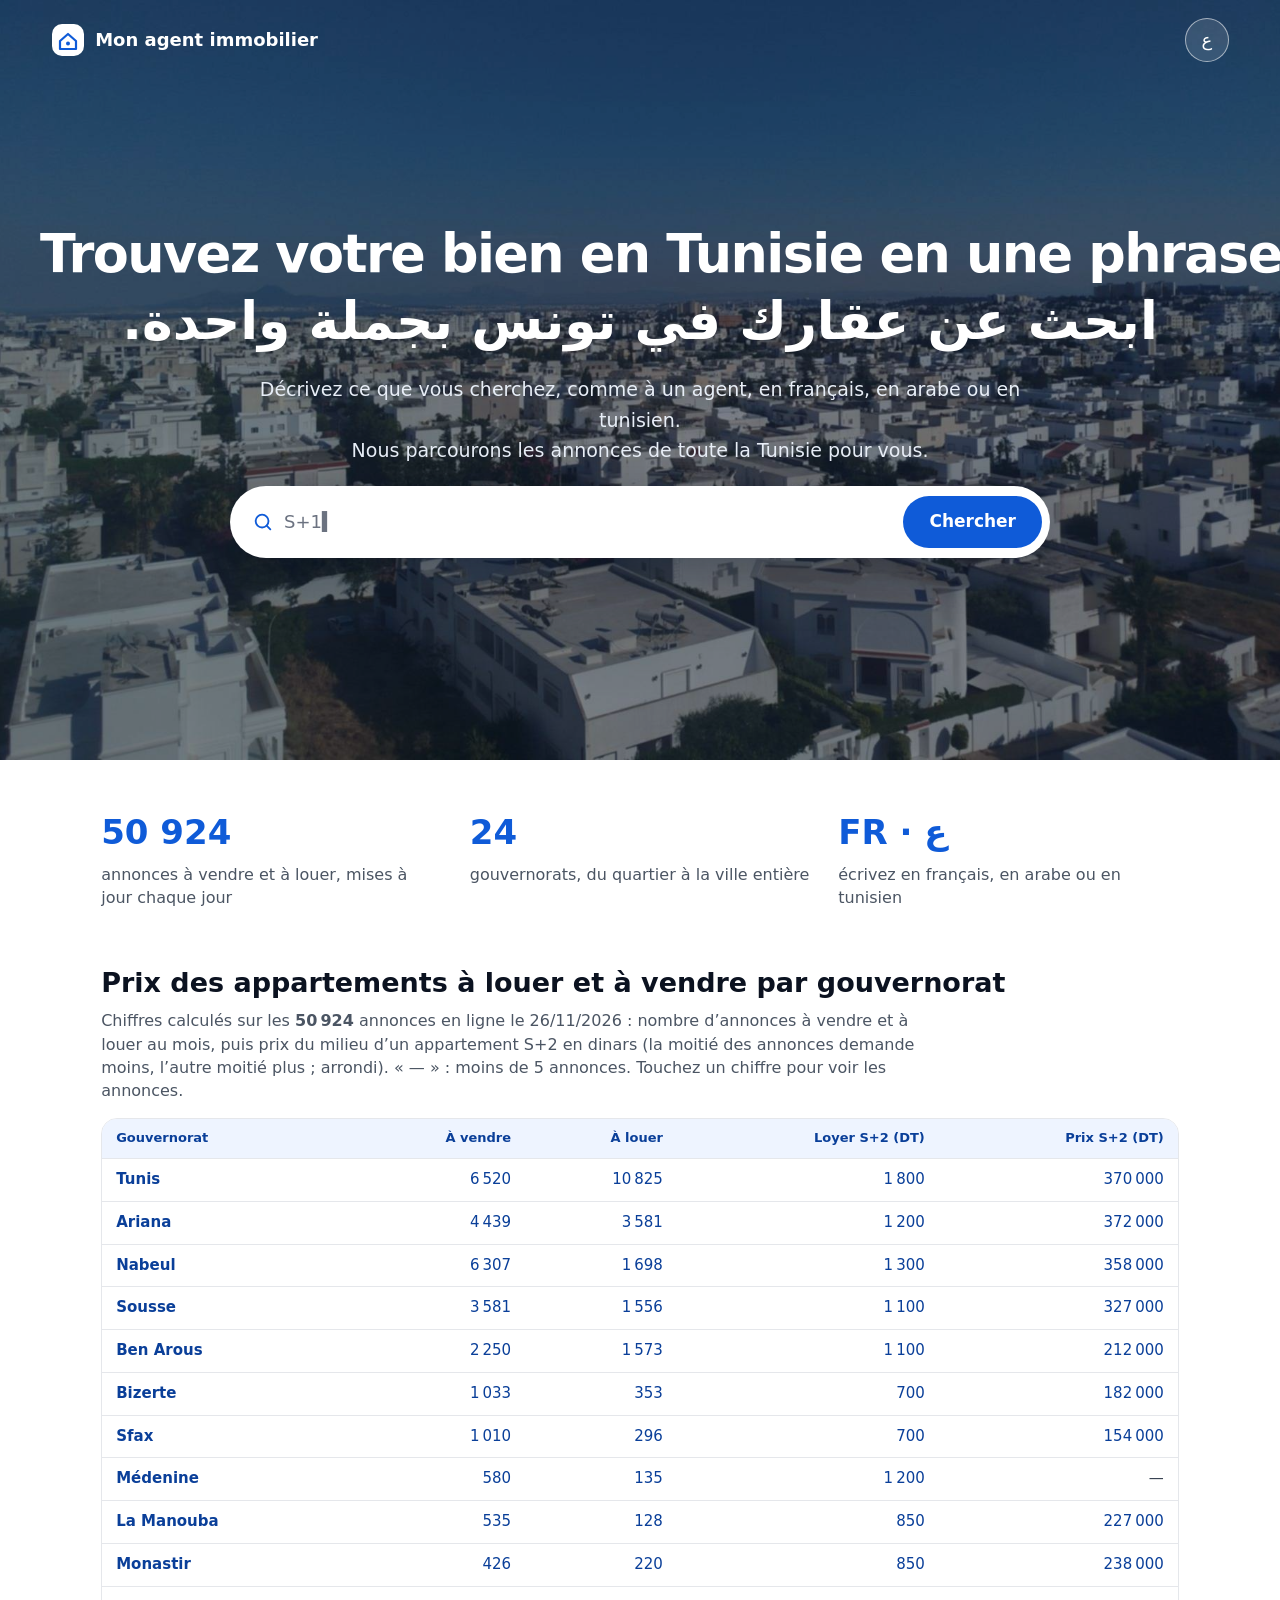
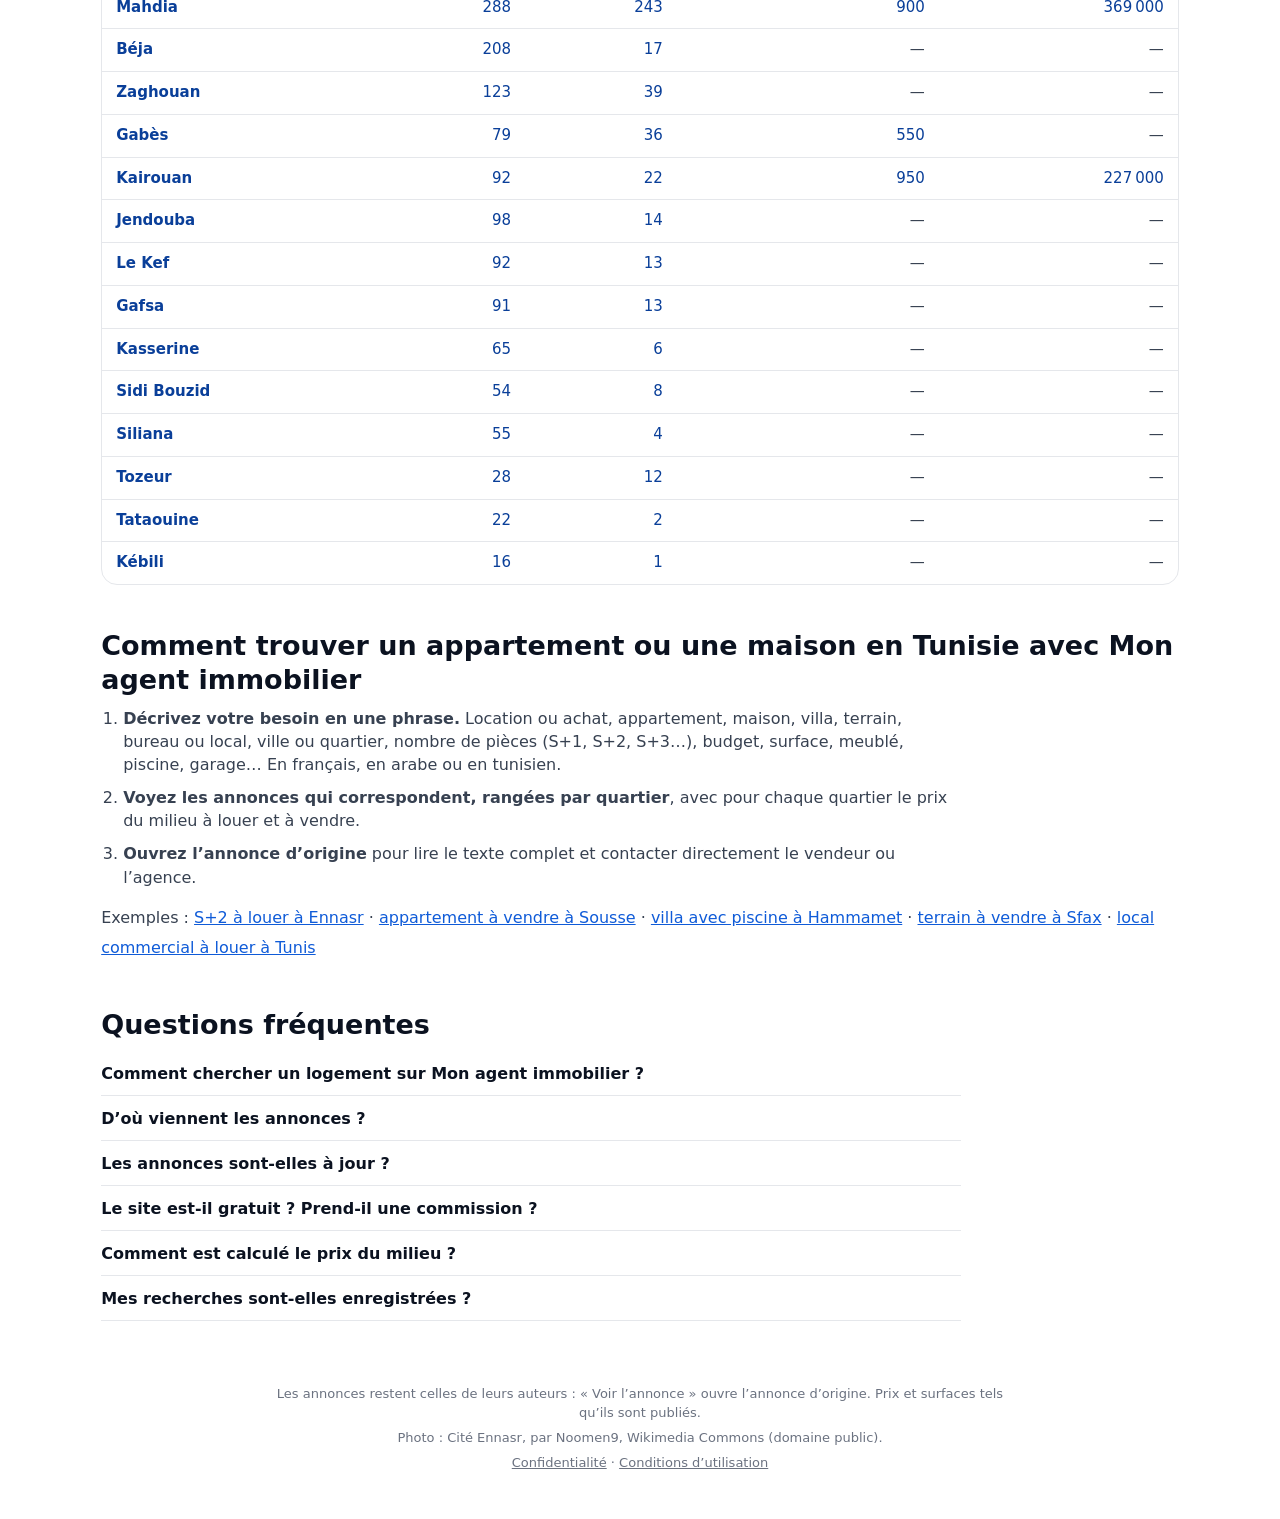
==== commit 4d38eca5: "Annonces du 26/11/2026" ====
--- a/index.html
+++ b/index.html
@@ -23,7 +23,7 @@
 <script type="application/ld+json">{"@context": "https://schema.org", "@type": "WebSite", "name": "Mon agent immobilier", "alternateName": "وكيلي العقاري", "url": "https://monagent.clicvia.com/", "inLanguage": ["fr", "ar"], "description": "Recherche d'annonces immobilières en Tunisie en une phrase, en français, en arabe ou en tunisien : appartements, maisons, terrains, à louer ou à vendre, dans les 24 gouvernorats.", "potentialAction": {"@type": "SearchAction", "target": {"@type": "EntryPoint", "urlTemplate": "https://monagent.clicvia.com/?q={search_term_string}"}, "query-input": "required name=search_term_string"}}</script>
 <script type="application/ld+json">{"@context": "https://schema.org", "@type": "FAQPage", "mainEntity": [{"@type": "Question", "name": "Comment chercher un logement sur Mon agent immobilier ?", "acceptedAnswer": {"@type": "Answer", "text": "Écrivez ce que vous cherchez en une phrase, comme à un agent : « S+2 à louer à Ennasr », « villa avec piscine à Hammamet moins de 900 000 DT » ou « شقة للكراء في سوسة ». Le site comprend le type de bien, louer ou acheter, le quartier, le nombre de pièces, le budget, la surface et les équipements, puis montre les annonces qui correspondent, quartier par quartier."}}, {"@type": "Question", "name": "D’où viennent les annonces ?", "acceptedAnswer": {"@type": "Answer", "text": "Ce sont des annonces publiques, déjà publiées sur des sites d’annonces et d’agences immobilières de Tunisie. Prix, surfaces et photos sont repris tels qu’ils sont publiés ; le bouton « Voir l’annonce » ouvre l’annonce d’origine, où se trouvent le texte complet et le contact du vendeur ou de l’agence."}}, {"@type": "Question", "name": "Les annonces sont-elles à jour ?", "acceptedAnswer": {"@type": "Answer", "text": "Oui : la liste est relue automatiquement plusieurs fois par jour, et une annonce retirée de son site d’origine disparaît aussi d’ici. La date des dernières annonces est écrite au-dessus du tableau des prix."}}, {"@type": "Question", "name": "Le site est-il gratuit ? Prend-il une commission ?", "acceptedAnswer": {"@type": "Answer", "text": "Le site est gratuit et sans inscription. Il ne vend ni ne loue aucun bien et ne prend aucune commission : il aide seulement à trouver les annonces. Vous traitez directement avec l’auteur de l’annonce."}}, {"@type": "Question", "name": "Comment est calculé le prix du milieu ?", "acceptedAnswer": {"@type": "Answer", "text": "Pour un même genre de bien (par exemple un appartement S+2 à louer dans un gouvernorat), on range les prix demandés du plus bas au plus haut : le prix du milieu est celui qui les partage en deux moitiés. Il n’est donné qu’avec au moins 5 annonces. C’est un repère sur les prix demandés, pas une estimation d’un bien précis."}}, {"@type": "Question", "name": "Mes recherches sont-elles enregistrées ?", "acceptedAnswer": {"@type": "Answer", "text": "Non. Il n’y a ni compte ni cookie : votre phrase est comprise dans votre navigateur et n’est envoyée à personne. Le site compte seulement ses visites de façon anonyme."}}]}</script>
 </head>
-<body data-donnees="donnees/index.js?v=30d323e647" data-n="51263" data-maj="2026-11-25">
+<body data-donnees="donnees/index.js?v=af221a7147" data-n="50924" data-maj="2026-11-26">
 <a class="sauter" href="#q" data-fr="Aller à la recherche" data-ar="الانتقال إلى البحث">Aller à la recherche</a>
 
 <section class="hero" id="haut">
@@ -55,7 +55,7 @@
 </section>
 
 <section class="chiffres" id="chiffres">
-  <div><strong id="nb-annonces">51 263</strong><span data-fr="annonces à vendre et à louer, mises à jour chaque jour" data-ar="إعلان للبيع والكراء، تُحدَّث كل يوم">annonces à vendre et à louer, mises à jour chaque jour</span></div>
+  <div><strong id="nb-annonces">50 924</strong><span data-fr="annonces à vendre et à louer, mises à jour chaque jour" data-ar="إعلان للبيع والكراء، تُحدَّث كل يوم">annonces à vendre et à louer, mises à jour chaque jour</span></div>
   <div><strong>24</strong><span data-fr="gouvernorats, du quartier à la ville entière" data-ar="ولاية، من الحي إلى المدينة كاملة">gouvernorats, du quartier à la ville entière</span></div>
   <div><strong>FR · ع</strong><span data-fr="écrivez en français, en arabe ou en tunisien" data-ar="اكتب بالفرنسية أو العربية أو التونسية">écrivez en français, en arabe ou en tunisien</span></div>
 </section>
@@ -83,28 +83,28 @@
 <!-- reperes:debut (écrit par le robot : ne pas modifier à la main) -->
 <section class="reperes fr-seul" id="reperes" aria-labelledby="reperes-titre">
   <h2 id="reperes-titre">Prix des appartements à louer et à vendre par gouvernorat</h2>
-  <p class="reperes-intro">Chiffres calculés sur les <strong>51 263</strong> annonces en ligne le <time datetime="2026-11-25">25/11/2026</time> : nombre d’annonces à vendre et à louer au mois, puis prix du milieu d’un appartement S+2 en dinars (la moitié des annonces demande moins, l’autre moitié plus ; arrondi). « — » : moins de 5 annonces. Touchez un chiffre pour voir les annonces.</p>
+  <p class="reperes-intro">Chiffres calculés sur les <strong>50 924</strong> annonces en ligne le <time datetime="2026-11-26">26/11/2026</time> : nombre d’annonces à vendre et à louer au mois, puis prix du milieu d’un appartement S+2 en dinars (la moitié des annonces demande moins, l’autre moitié plus ; arrondi). « — » : moins de 5 annonces. Touchez un chiffre pour voir les annonces.</p>
   <div class="tableau-defile"><table class="reperes-tableau">
     <thead><tr><th scope="col">Gouvernorat</th><th scope="col">À vendre</th><th scope="col">À louer</th><th scope="col">Loyer S+2 (DT)</th><th scope="col">Prix S+2 (DT)</th></tr></thead>
     <tbody>
-    <tr><th scope="row"><a href="./?q=immobilier%20%C3%A0%20Tunis">Tunis</a></th><td><a href="./?q=%C3%A0%20vendre%20%C3%A0%20Tunis">6 554</a></td><td><a href="./?q=%C3%A0%20louer%20%C3%A0%20Tunis">10 871</a></td><td><a href="./?q=S%2B2%20%C3%A0%20louer%20%C3%A0%20Tunis">1 800</a></td><td><a href="./?q=S%2B2%20%C3%A0%20vendre%20%C3%A0%20Tunis">372 000</a></td></tr>
-    <tr><th scope="row"><a href="./?q=immobilier%20%C3%A0%20Nabeul">Nabeul</a></th><td><a href="./?q=%C3%A0%20vendre%20%C3%A0%20Nabeul">6 424</a></td><td><a href="./?q=%C3%A0%20louer%20%C3%A0%20Nabeul">1 697</a></td><td><a href="./?q=S%2B2%20%C3%A0%20louer%20%C3%A0%20Nabeul">1 300</a></td><td><a href="./?q=S%2B2%20%C3%A0%20vendre%20%C3%A0%20Nabeul">360 000</a></td></tr>
-    <tr><th scope="row"><a href="./?q=immobilier%20%C3%A0%20Ariana">Ariana</a></th><td><a href="./?q=%C3%A0%20vendre%20%C3%A0%20Ariana">4 455</a></td><td><a href="./?q=%C3%A0%20louer%20%C3%A0%20Ariana">3 592</a></td><td><a href="./?q=S%2B2%20%C3%A0%20louer%20%C3%A0%20Ariana">1 200</a></td><td><a href="./?q=S%2B2%20%C3%A0%20vendre%20%C3%A0%20Ariana">375 000</a></td></tr>
-    <tr><th scope="row"><a href="./?q=immobilier%20%C3%A0%20Sousse">Sousse</a></th><td><a href="./?q=%C3%A0%20vendre%20%C3%A0%20Sousse">3 612</a></td><td><a href="./?q=%C3%A0%20louer%20%C3%A0%20Sousse">1 568</a></td><td><a href="./?q=S%2B2%20%C3%A0%20louer%20%C3%A0%20Sousse">1 100</a></td><td><a href="./?q=S%2B2%20%C3%A0%20vendre%20%C3%A0%20Sousse">327 000</a></td></tr>
-    <tr><th scope="row"><a href="./?q=immobilier%20%C3%A0%20Ben%20Arous">Ben Arous</a></th><td><a href="./?q=%C3%A0%20vendre%20%C3%A0%20Ben%20Arous">2 265</a></td><td><a href="./?q=%C3%A0%20louer%20%C3%A0%20Ben%20Arous">1 584</a></td><td><a href="./?q=S%2B2%20%C3%A0%20louer%20%C3%A0%20Ben%20Arous">1 100</a></td><td><a href="./?q=S%2B2%20%C3%A0%20vendre%20%C3%A0%20Ben%20Arous">212 000</a></td></tr>
-    <tr><th scope="row"><a href="./?q=immobilier%20%C3%A0%20Bizerte">Bizerte</a></th><td><a href="./?q=%C3%A0%20vendre%20%C3%A0%20Bizerte">1 040</a></td><td><a href="./?q=%C3%A0%20louer%20%C3%A0%20Bizerte">353</a></td><td><a href="./?q=S%2B2%20%C3%A0%20louer%20%C3%A0%20Bizerte">700</a></td><td><a href="./?q=S%2B2%20%C3%A0%20vendre%20%C3%A0%20Bizerte">182 000</a></td></tr>
-    <tr><th scope="row"><a href="./?q=immobilier%20%C3%A0%20Sfax">Sfax</a></th><td><a href="./?q=%C3%A0%20vendre%20%C3%A0%20Sfax">1 014</a></td><td><a href="./?q=%C3%A0%20louer%20%C3%A0%20Sfax">295</a></td><td><a href="./?q=S%2B2%20%C3%A0%20louer%20%C3%A0%20Sfax">700</a></td><td><a href="./?q=S%2B2%20%C3%A0%20vendre%20%C3%A0%20Sfax">159 000</a></td></tr>
-    <tr><th scope="row"><a href="./?q=immobilier%20%C3%A0%20M%C3%A9denine">Médenine</a></th><td><a href="./?q=%C3%A0%20vendre%20%C3%A0%20M%C3%A9denine">581</a></td><td><a href="./?q=%C3%A0%20louer%20%C3%A0%20M%C3%A9denine">135</a></td><td><a href="./?q=S%2B2%20%C3%A0%20louer%20%C3%A0%20M%C3%A9denine">1 200</a></td><td>—</td></tr>
-    <tr><th scope="row"><a href="./?q=immobilier%20%C3%A0%20La%20Manouba">La Manouba</a></th><td><a href="./?q=%C3%A0%20vendre%20%C3%A0%20La%20Manouba">540</a></td><td><a href="./?q=%C3%A0%20louer%20%C3%A0%20La%20Manouba">128</a></td><td><a href="./?q=S%2B2%20%C3%A0%20louer%20%C3%A0%20La%20Manouba">850</a></td><td><a href="./?q=S%2B2%20%C3%A0%20vendre%20%C3%A0%20La%20Manouba">227 000</a></td></tr>
-    <tr><th scope="row"><a href="./?q=immobilier%20%C3%A0%20Monastir">Monastir</a></th><td><a href="./?q=%C3%A0%20vendre%20%C3%A0%20Monastir">428</a></td><td><a href="./?q=%C3%A0%20louer%20%C3%A0%20Monastir">221</a></td><td><a href="./?q=S%2B2%20%C3%A0%20louer%20%C3%A0%20Monastir">850</a></td><td><a href="./?q=S%2B2%20%C3%A0%20vendre%20%C3%A0%20Monastir">238 000</a></td></tr>
-    <tr><th scope="row"><a href="./?q=immobilier%20%C3%A0%20Mahdia">Mahdia</a></th><td><a href="./?q=%C3%A0%20vendre%20%C3%A0%20Mahdia">289</a></td><td><a href="./?q=%C3%A0%20louer%20%C3%A0%20Mahdia">246</a></td><td><a href="./?q=S%2B2%20%C3%A0%20louer%20%C3%A0%20Mahdia">900</a></td><td><a href="./?q=S%2B2%20%C3%A0%20vendre%20%C3%A0%20Mahdia">369 000</a></td></tr>
+    <tr><th scope="row"><a href="./?q=immobilier%20%C3%A0%20Tunis">Tunis</a></th><td><a href="./?q=%C3%A0%20vendre%20%C3%A0%20Tunis">6 520</a></td><td><a href="./?q=%C3%A0%20louer%20%C3%A0%20Tunis">10 825</a></td><td><a href="./?q=S%2B2%20%C3%A0%20louer%20%C3%A0%20Tunis">1 800</a></td><td><a href="./?q=S%2B2%20%C3%A0%20vendre%20%C3%A0%20Tunis">370 000</a></td></tr>
+    <tr><th scope="row"><a href="./?q=immobilier%20%C3%A0%20Ariana">Ariana</a></th><td><a href="./?q=%C3%A0%20vendre%20%C3%A0%20Ariana">4 439</a></td><td><a href="./?q=%C3%A0%20louer%20%C3%A0%20Ariana">3 581</a></td><td><a href="./?q=S%2B2%20%C3%A0%20louer%20%C3%A0%20Ariana">1 200</a></td><td><a href="./?q=S%2B2%20%C3%A0%20vendre%20%C3%A0%20Ariana">372 000</a></td></tr>
+    <tr><th scope="row"><a href="./?q=immobilier%20%C3%A0%20Nabeul">Nabeul</a></th><td><a href="./?q=%C3%A0%20vendre%20%C3%A0%20Nabeul">6 307</a></td><td><a href="./?q=%C3%A0%20louer%20%C3%A0%20Nabeul">1 698</a></td><td><a href="./?q=S%2B2%20%C3%A0%20louer%20%C3%A0%20Nabeul">1 300</a></td><td><a href="./?q=S%2B2%20%C3%A0%20vendre%20%C3%A0%20Nabeul">358 000</a></td></tr>
+    <tr><th scope="row"><a href="./?q=immobilier%20%C3%A0%20Sousse">Sousse</a></th><td><a href="./?q=%C3%A0%20vendre%20%C3%A0%20Sousse">3 581</a></td><td><a href="./?q=%C3%A0%20louer%20%C3%A0%20Sousse">1 556</a></td><td><a href="./?q=S%2B2%20%C3%A0%20louer%20%C3%A0%20Sousse">1 100</a></td><td><a href="./?q=S%2B2%20%C3%A0%20vendre%20%C3%A0%20Sousse">327 000</a></td></tr>
+    <tr><th scope="row"><a href="./?q=immobilier%20%C3%A0%20Ben%20Arous">Ben Arous</a></th><td><a href="./?q=%C3%A0%20vendre%20%C3%A0%20Ben%20Arous">2 250</a></td><td><a href="./?q=%C3%A0%20louer%20%C3%A0%20Ben%20Arous">1 573</a></td><td><a href="./?q=S%2B2%20%C3%A0%20louer%20%C3%A0%20Ben%20Arous">1 100</a></td><td><a href="./?q=S%2B2%20%C3%A0%20vendre%20%C3%A0%20Ben%20Arous">212 000</a></td></tr>
+    <tr><th scope="row"><a href="./?q=immobilier%20%C3%A0%20Bizerte">Bizerte</a></th><td><a href="./?q=%C3%A0%20vendre%20%C3%A0%20Bizerte">1 033</a></td><td><a href="./?q=%C3%A0%20louer%20%C3%A0%20Bizerte">353</a></td><td><a href="./?q=S%2B2%20%C3%A0%20louer%20%C3%A0%20Bizerte">700</a></td><td><a href="./?q=S%2B2%20%C3%A0%20vendre%20%C3%A0%20Bizerte">182 000</a></td></tr>
+    <tr><th scope="row"><a href="./?q=immobilier%20%C3%A0%20Sfax">Sfax</a></th><td><a href="./?q=%C3%A0%20vendre%20%C3%A0%20Sfax">1 010</a></td><td><a href="./?q=%C3%A0%20louer%20%C3%A0%20Sfax">296</a></td><td><a href="./?q=S%2B2%20%C3%A0%20louer%20%C3%A0%20Sfax">700</a></td><td><a href="./?q=S%2B2%20%C3%A0%20vendre%20%C3%A0%20Sfax">154 000</a></td></tr>
+    <tr><th scope="row"><a href="./?q=immobilier%20%C3%A0%20M%C3%A9denine">Médenine</a></th><td><a href="./?q=%C3%A0%20vendre%20%C3%A0%20M%C3%A9denine">580</a></td><td><a href="./?q=%C3%A0%20louer%20%C3%A0%20M%C3%A9denine">135</a></td><td><a href="./?q=S%2B2%20%C3%A0%20louer%20%C3%A0%20M%C3%A9denine">1 200</a></td><td>—</td></tr>
+    <tr><th scope="row"><a href="./?q=immobilier%20%C3%A0%20La%20Manouba">La Manouba</a></th><td><a href="./?q=%C3%A0%20vendre%20%C3%A0%20La%20Manouba">535</a></td><td><a href="./?q=%C3%A0%20louer%20%C3%A0%20La%20Manouba">128</a></td><td><a href="./?q=S%2B2%20%C3%A0%20louer%20%C3%A0%20La%20Manouba">850</a></td><td><a href="./?q=S%2B2%20%C3%A0%20vendre%20%C3%A0%20La%20Manouba">227 000</a></td></tr>
+    <tr><th scope="row"><a href="./?q=immobilier%20%C3%A0%20Monastir">Monastir</a></th><td><a href="./?q=%C3%A0%20vendre%20%C3%A0%20Monastir">426</a></td><td><a href="./?q=%C3%A0%20louer%20%C3%A0%20Monastir">220</a></td><td><a href="./?q=S%2B2%20%C3%A0%20louer%20%C3%A0%20Monastir">850</a></td><td><a href="./?q=S%2B2%20%C3%A0%20vendre%20%C3%A0%20Monastir">238 000</a></td></tr>
+    <tr><th scope="row"><a href="./?q=immobilier%20%C3%A0%20Mahdia">Mahdia</a></th><td><a href="./?q=%C3%A0%20vendre%20%C3%A0%20Mahdia">288</a></td><td><a href="./?q=%C3%A0%20louer%20%C3%A0%20Mahdia">243</a></td><td><a href="./?q=S%2B2%20%C3%A0%20louer%20%C3%A0%20Mahdia">900</a></td><td><a href="./?q=S%2B2%20%C3%A0%20vendre%20%C3%A0%20Mahdia">369 000</a></td></tr>
     <tr><th scope="row"><a href="./?q=immobilier%20%C3%A0%20B%C3%A9ja">Béja</a></th><td><a href="./?q=%C3%A0%20vendre%20%C3%A0%20B%C3%A9ja">208</a></td><td><a href="./?q=%C3%A0%20louer%20%C3%A0%20B%C3%A9ja">17</a></td><td>—</td><td>—</td></tr>
-    <tr><th scope="row"><a href="./?q=immobilier%20%C3%A0%20Zaghouan">Zaghouan</a></th><td><a href="./?q=%C3%A0%20vendre%20%C3%A0%20Zaghouan">130</a></td><td><a href="./?q=%C3%A0%20louer%20%C3%A0%20Zaghouan">39</a></td><td>—</td><td>—</td></tr>
+    <tr><th scope="row"><a href="./?q=immobilier%20%C3%A0%20Zaghouan">Zaghouan</a></th><td><a href="./?q=%C3%A0%20vendre%20%C3%A0%20Zaghouan">123</a></td><td><a href="./?q=%C3%A0%20louer%20%C3%A0%20Zaghouan">39</a></td><td>—</td><td>—</td></tr>
     <tr><th scope="row"><a href="./?q=immobilier%20%C3%A0%20Gab%C3%A8s">Gabès</a></th><td><a href="./?q=%C3%A0%20vendre%20%C3%A0%20Gab%C3%A8s">79</a></td><td><a href="./?q=%C3%A0%20louer%20%C3%A0%20Gab%C3%A8s">36</a></td><td><a href="./?q=S%2B2%20%C3%A0%20louer%20%C3%A0%20Gab%C3%A8s">550</a></td><td>—</td></tr>
-    <tr><th scope="row"><a href="./?q=immobilier%20%C3%A0%20Kairouan">Kairouan</a></th><td><a href="./?q=%C3%A0%20vendre%20%C3%A0%20Kairouan">93</a></td><td><a href="./?q=%C3%A0%20louer%20%C3%A0%20Kairouan">21</a></td><td>—</td><td><a href="./?q=S%2B2%20%C3%A0%20vendre%20%C3%A0%20Kairouan">227 000</a></td></tr>
+    <tr><th scope="row"><a href="./?q=immobilier%20%C3%A0%20Kairouan">Kairouan</a></th><td><a href="./?q=%C3%A0%20vendre%20%C3%A0%20Kairouan">92</a></td><td><a href="./?q=%C3%A0%20louer%20%C3%A0%20Kairouan">22</a></td><td><a href="./?q=S%2B2%20%C3%A0%20louer%20%C3%A0%20Kairouan">950</a></td><td><a href="./?q=S%2B2%20%C3%A0%20vendre%20%C3%A0%20Kairouan">227 000</a></td></tr>
     <tr><th scope="row"><a href="./?q=immobilier%20%C3%A0%20Jendouba">Jendouba</a></th><td><a href="./?q=%C3%A0%20vendre%20%C3%A0%20Jendouba">98</a></td><td><a href="./?q=%C3%A0%20louer%20%C3%A0%20Jendouba">14</a></td><td>—</td><td>—</td></tr>
-    <tr><th scope="row"><a href="./?q=immobilier%20%C3%A0%20Gafsa">Gafsa</a></th><td><a href="./?q=%C3%A0%20vendre%20%C3%A0%20Gafsa">92</a></td><td><a href="./?q=%C3%A0%20louer%20%C3%A0%20Gafsa">13</a></td><td>—</td><td>—</td></tr>
     <tr><th scope="row"><a href="./?q=immobilier%20%C3%A0%20Le%20Kef">Le Kef</a></th><td><a href="./?q=%C3%A0%20vendre%20%C3%A0%20Le%20Kef">92</a></td><td><a href="./?q=%C3%A0%20louer%20%C3%A0%20Le%20Kef">13</a></td><td>—</td><td>—</td></tr>
+    <tr><th scope="row"><a href="./?q=immobilier%20%C3%A0%20Gafsa">Gafsa</a></th><td><a href="./?q=%C3%A0%20vendre%20%C3%A0%20Gafsa">91</a></td><td><a href="./?q=%C3%A0%20louer%20%C3%A0%20Gafsa">13</a></td><td>—</td><td>—</td></tr>
     <tr><th scope="row"><a href="./?q=immobilier%20%C3%A0%20Kasserine">Kasserine</a></th><td><a href="./?q=%C3%A0%20vendre%20%C3%A0%20Kasserine">65</a></td><td><a href="./?q=%C3%A0%20louer%20%C3%A0%20Kasserine">6</a></td><td>—</td><td>—</td></tr>
     <tr><th scope="row"><a href="./?q=immobilier%20%C3%A0%20Sidi%20Bouzid">Sidi Bouzid</a></th><td><a href="./?q=%C3%A0%20vendre%20%C3%A0%20Sidi%20Bouzid">54</a></td><td><a href="./?q=%C3%A0%20louer%20%C3%A0%20Sidi%20Bouzid">8</a></td><td>—</td><td>—</td></tr>
     <tr><th scope="row"><a href="./?q=immobilier%20%C3%A0%20Siliana">Siliana</a></th><td><a href="./?q=%C3%A0%20vendre%20%C3%A0%20Siliana">55</a></td><td><a href="./?q=%C3%A0%20louer%20%C3%A0%20Siliana">4</a></td><td>—</td><td>—</td></tr>
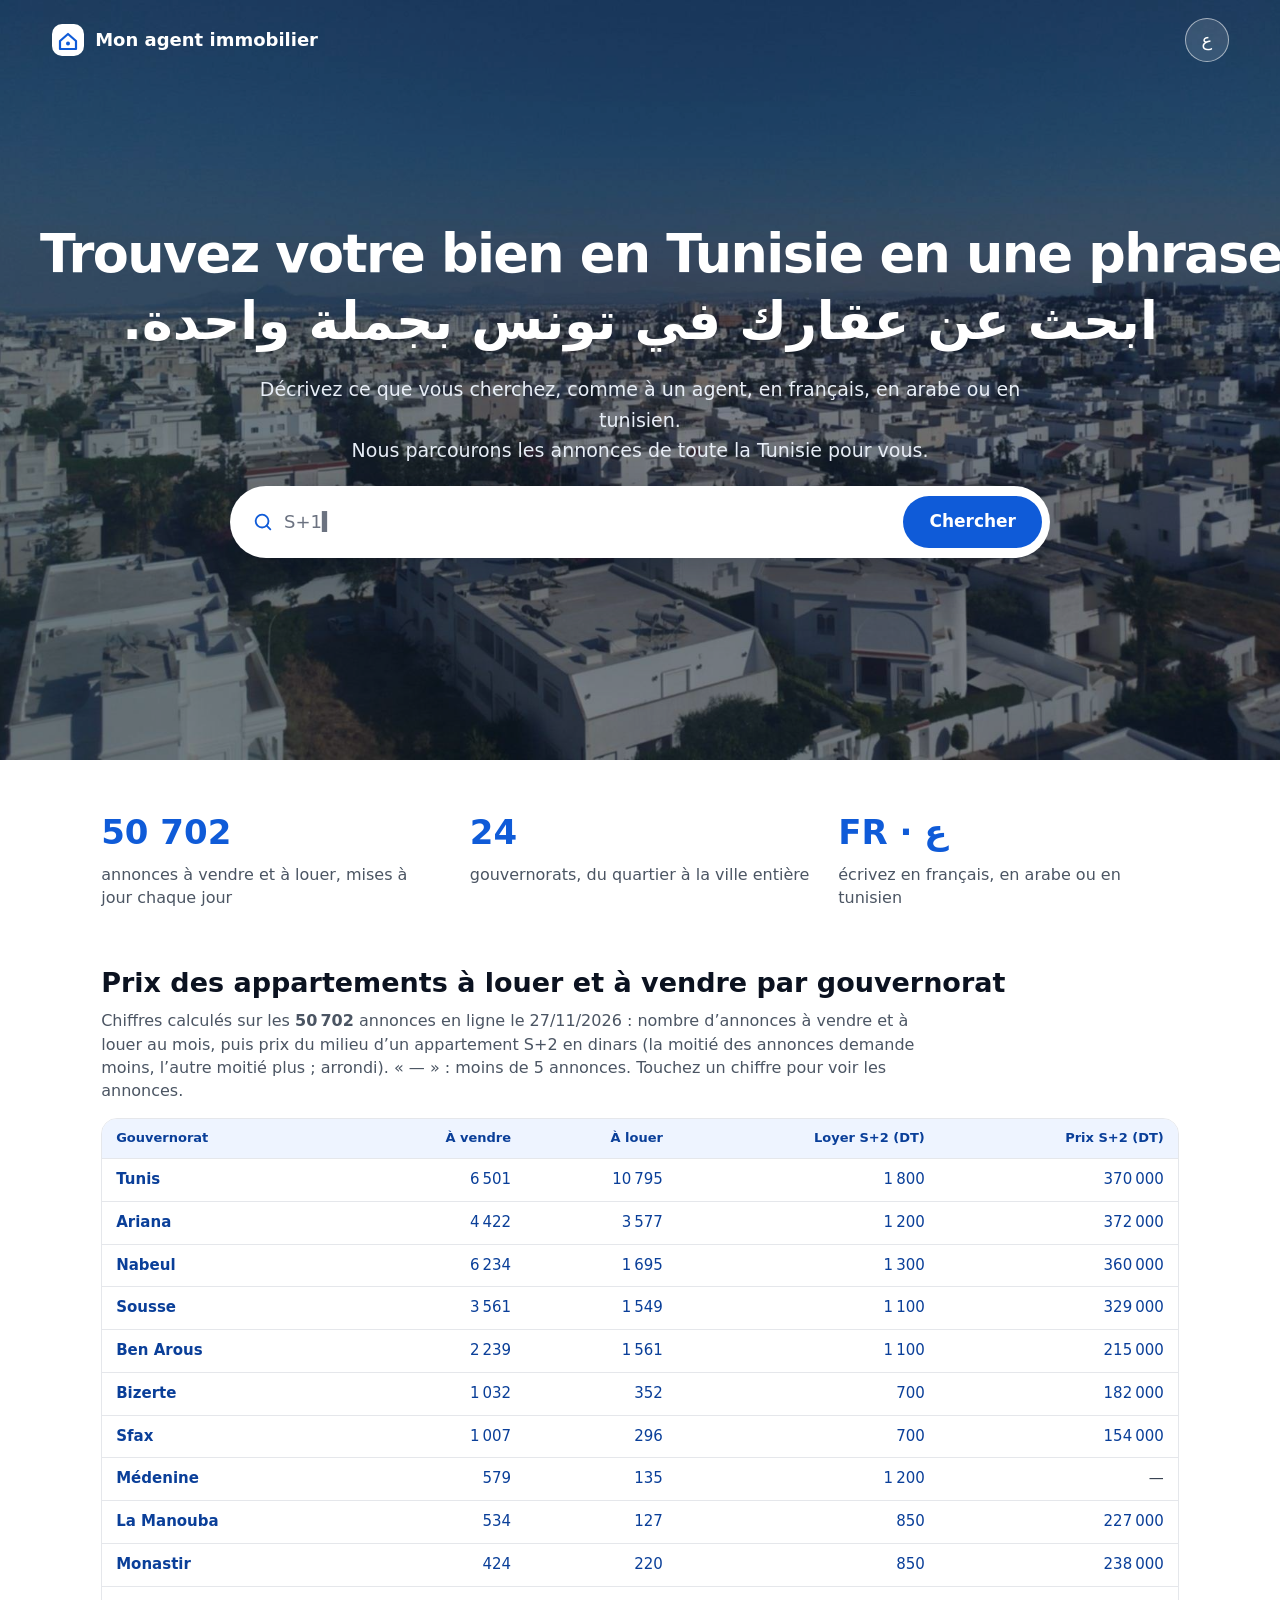
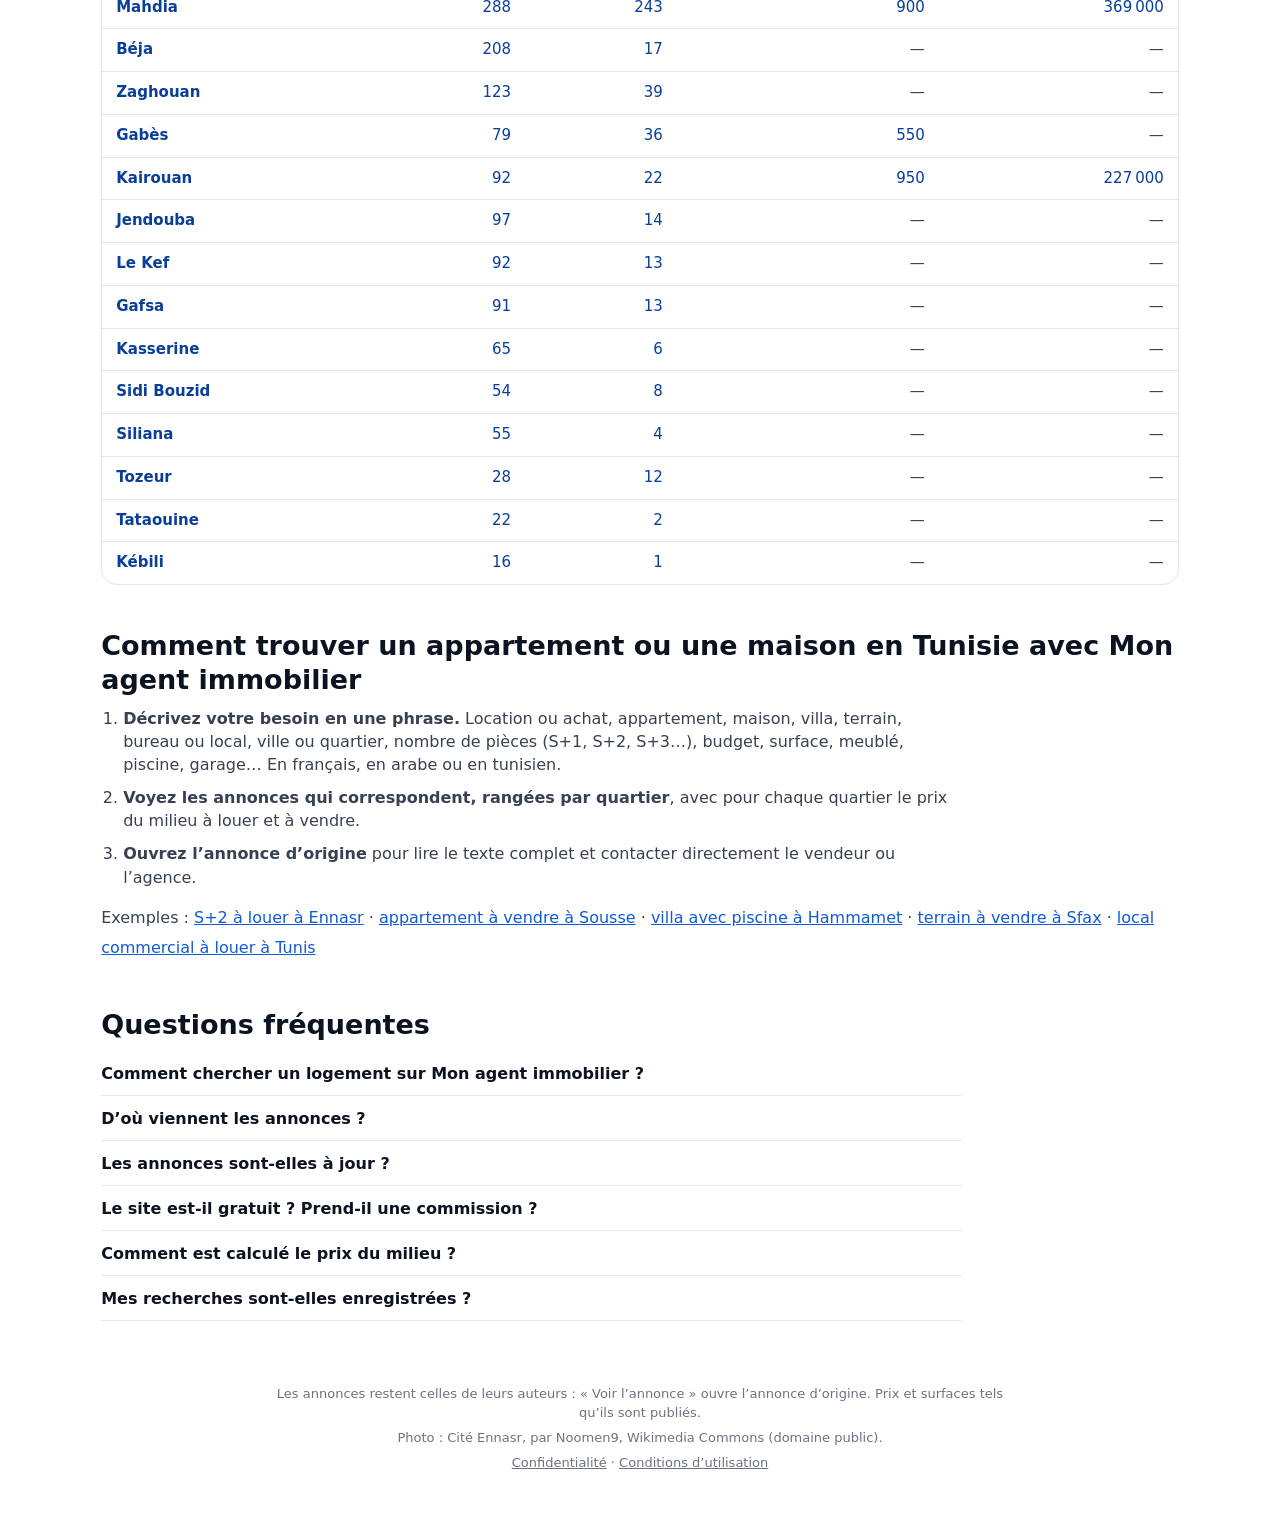
==== commit 7ba19392: "Annonces du 27/11/2026" ====
--- a/index.html
+++ b/index.html
@@ -23,7 +23,7 @@
 <script type="application/ld+json">{"@context": "https://schema.org", "@type": "WebSite", "name": "Mon agent immobilier", "alternateName": "وكيلي العقاري", "url": "https://monagent.clicvia.com/", "inLanguage": ["fr", "ar"], "description": "Recherche d'annonces immobilières en Tunisie en une phrase, en français, en arabe ou en tunisien : appartements, maisons, terrains, à louer ou à vendre, dans les 24 gouvernorats.", "potentialAction": {"@type": "SearchAction", "target": {"@type": "EntryPoint", "urlTemplate": "https://monagent.clicvia.com/?q={search_term_string}"}, "query-input": "required name=search_term_string"}}</script>
 <script type="application/ld+json">{"@context": "https://schema.org", "@type": "FAQPage", "mainEntity": [{"@type": "Question", "name": "Comment chercher un logement sur Mon agent immobilier ?", "acceptedAnswer": {"@type": "Answer", "text": "Écrivez ce que vous cherchez en une phrase, comme à un agent : « S+2 à louer à Ennasr », « villa avec piscine à Hammamet moins de 900 000 DT » ou « شقة للكراء في سوسة ». Le site comprend le type de bien, louer ou acheter, le quartier, le nombre de pièces, le budget, la surface et les équipements, puis montre les annonces qui correspondent, quartier par quartier."}}, {"@type": "Question", "name": "D’où viennent les annonces ?", "acceptedAnswer": {"@type": "Answer", "text": "Ce sont des annonces publiques, déjà publiées sur des sites d’annonces et d’agences immobilières de Tunisie. Prix, surfaces et photos sont repris tels qu’ils sont publiés ; le bouton « Voir l’annonce » ouvre l’annonce d’origine, où se trouvent le texte complet et le contact du vendeur ou de l’agence."}}, {"@type": "Question", "name": "Les annonces sont-elles à jour ?", "acceptedAnswer": {"@type": "Answer", "text": "Oui : la liste est relue automatiquement plusieurs fois par jour, et une annonce retirée de son site d’origine disparaît aussi d’ici. La date des dernières annonces est écrite au-dessus du tableau des prix."}}, {"@type": "Question", "name": "Le site est-il gratuit ? Prend-il une commission ?", "acceptedAnswer": {"@type": "Answer", "text": "Le site est gratuit et sans inscription. Il ne vend ni ne loue aucun bien et ne prend aucune commission : il aide seulement à trouver les annonces. Vous traitez directement avec l’auteur de l’annonce."}}, {"@type": "Question", "name": "Comment est calculé le prix du milieu ?", "acceptedAnswer": {"@type": "Answer", "text": "Pour un même genre de bien (par exemple un appartement S+2 à louer dans un gouvernorat), on range les prix demandés du plus bas au plus haut : le prix du milieu est celui qui les partage en deux moitiés. Il n’est donné qu’avec au moins 5 annonces. C’est un repère sur les prix demandés, pas une estimation d’un bien précis."}}, {"@type": "Question", "name": "Mes recherches sont-elles enregistrées ?", "acceptedAnswer": {"@type": "Answer", "text": "Non. Il n’y a ni compte ni cookie : votre phrase est comprise dans votre navigateur et n’est envoyée à personne. Le site compte seulement ses visites de façon anonyme."}}]}</script>
 </head>
-<body data-donnees="donnees/index.js?v=af221a7147" data-n="50924" data-maj="2026-11-26">
+<body data-donnees="donnees/index.js?v=d4067cc297" data-n="50702" data-maj="2026-11-27">
 <a class="sauter" href="#q" data-fr="Aller à la recherche" data-ar="الانتقال إلى البحث">Aller à la recherche</a>
 
 <section class="hero" id="haut">
@@ -55,7 +55,7 @@
 </section>
 
 <section class="chiffres" id="chiffres">
-  <div><strong id="nb-annonces">50 924</strong><span data-fr="annonces à vendre et à louer, mises à jour chaque jour" data-ar="إعلان للبيع والكراء، تُحدَّث كل يوم">annonces à vendre et à louer, mises à jour chaque jour</span></div>
+  <div><strong id="nb-annonces">50 702</strong><span data-fr="annonces à vendre et à louer, mises à jour chaque jour" data-ar="إعلان للبيع والكراء، تُحدَّث كل يوم">annonces à vendre et à louer, mises à jour chaque jour</span></div>
   <div><strong>24</strong><span data-fr="gouvernorats, du quartier à la ville entière" data-ar="ولاية، من الحي إلى المدينة كاملة">gouvernorats, du quartier à la ville entière</span></div>
   <div><strong>FR · ع</strong><span data-fr="écrivez en français, en arabe ou en tunisien" data-ar="اكتب بالفرنسية أو العربية أو التونسية">écrivez en français, en arabe ou en tunisien</span></div>
 </section>
@@ -83,26 +83,26 @@
 <!-- reperes:debut (écrit par le robot : ne pas modifier à la main) -->
 <section class="reperes fr-seul" id="reperes" aria-labelledby="reperes-titre">
   <h2 id="reperes-titre">Prix des appartements à louer et à vendre par gouvernorat</h2>
-  <p class="reperes-intro">Chiffres calculés sur les <strong>50 924</strong> annonces en ligne le <time datetime="2026-11-26">26/11/2026</time> : nombre d’annonces à vendre et à louer au mois, puis prix du milieu d’un appartement S+2 en dinars (la moitié des annonces demande moins, l’autre moitié plus ; arrondi). « — » : moins de 5 annonces. Touchez un chiffre pour voir les annonces.</p>
+  <p class="reperes-intro">Chiffres calculés sur les <strong>50 702</strong> annonces en ligne le <time datetime="2026-11-27">27/11/2026</time> : nombre d’annonces à vendre et à louer au mois, puis prix du milieu d’un appartement S+2 en dinars (la moitié des annonces demande moins, l’autre moitié plus ; arrondi). « — » : moins de 5 annonces. Touchez un chiffre pour voir les annonces.</p>
   <div class="tableau-defile"><table class="reperes-tableau">
     <thead><tr><th scope="col">Gouvernorat</th><th scope="col">À vendre</th><th scope="col">À louer</th><th scope="col">Loyer S+2 (DT)</th><th scope="col">Prix S+2 (DT)</th></tr></thead>
     <tbody>
-    <tr><th scope="row"><a href="./?q=immobilier%20%C3%A0%20Tunis">Tunis</a></th><td><a href="./?q=%C3%A0%20vendre%20%C3%A0%20Tunis">6 520</a></td><td><a href="./?q=%C3%A0%20louer%20%C3%A0%20Tunis">10 825</a></td><td><a href="./?q=S%2B2%20%C3%A0%20louer%20%C3%A0%20Tunis">1 800</a></td><td><a href="./?q=S%2B2%20%C3%A0%20vendre%20%C3%A0%20Tunis">370 000</a></td></tr>
-    <tr><th scope="row"><a href="./?q=immobilier%20%C3%A0%20Ariana">Ariana</a></th><td><a href="./?q=%C3%A0%20vendre%20%C3%A0%20Ariana">4 439</a></td><td><a href="./?q=%C3%A0%20louer%20%C3%A0%20Ariana">3 581</a></td><td><a href="./?q=S%2B2%20%C3%A0%20louer%20%C3%A0%20Ariana">1 200</a></td><td><a href="./?q=S%2B2%20%C3%A0%20vendre%20%C3%A0%20Ariana">372 000</a></td></tr>
-    <tr><th scope="row"><a href="./?q=immobilier%20%C3%A0%20Nabeul">Nabeul</a></th><td><a href="./?q=%C3%A0%20vendre%20%C3%A0%20Nabeul">6 307</a></td><td><a href="./?q=%C3%A0%20louer%20%C3%A0%20Nabeul">1 698</a></td><td><a href="./?q=S%2B2%20%C3%A0%20louer%20%C3%A0%20Nabeul">1 300</a></td><td><a href="./?q=S%2B2%20%C3%A0%20vendre%20%C3%A0%20Nabeul">358 000</a></td></tr>
-    <tr><th scope="row"><a href="./?q=immobilier%20%C3%A0%20Sousse">Sousse</a></th><td><a href="./?q=%C3%A0%20vendre%20%C3%A0%20Sousse">3 581</a></td><td><a href="./?q=%C3%A0%20louer%20%C3%A0%20Sousse">1 556</a></td><td><a href="./?q=S%2B2%20%C3%A0%20louer%20%C3%A0%20Sousse">1 100</a></td><td><a href="./?q=S%2B2%20%C3%A0%20vendre%20%C3%A0%20Sousse">327 000</a></td></tr>
-    <tr><th scope="row"><a href="./?q=immobilier%20%C3%A0%20Ben%20Arous">Ben Arous</a></th><td><a href="./?q=%C3%A0%20vendre%20%C3%A0%20Ben%20Arous">2 250</a></td><td><a href="./?q=%C3%A0%20louer%20%C3%A0%20Ben%20Arous">1 573</a></td><td><a href="./?q=S%2B2%20%C3%A0%20louer%20%C3%A0%20Ben%20Arous">1 100</a></td><td><a href="./?q=S%2B2%20%C3%A0%20vendre%20%C3%A0%20Ben%20Arous">212 000</a></td></tr>
-    <tr><th scope="row"><a href="./?q=immobilier%20%C3%A0%20Bizerte">Bizerte</a></th><td><a href="./?q=%C3%A0%20vendre%20%C3%A0%20Bizerte">1 033</a></td><td><a href="./?q=%C3%A0%20louer%20%C3%A0%20Bizerte">353</a></td><td><a href="./?q=S%2B2%20%C3%A0%20louer%20%C3%A0%20Bizerte">700</a></td><td><a href="./?q=S%2B2%20%C3%A0%20vendre%20%C3%A0%20Bizerte">182 000</a></td></tr>
-    <tr><th scope="row"><a href="./?q=immobilier%20%C3%A0%20Sfax">Sfax</a></th><td><a href="./?q=%C3%A0%20vendre%20%C3%A0%20Sfax">1 010</a></td><td><a href="./?q=%C3%A0%20louer%20%C3%A0%20Sfax">296</a></td><td><a href="./?q=S%2B2%20%C3%A0%20louer%20%C3%A0%20Sfax">700</a></td><td><a href="./?q=S%2B2%20%C3%A0%20vendre%20%C3%A0%20Sfax">154 000</a></td></tr>
-    <tr><th scope="row"><a href="./?q=immobilier%20%C3%A0%20M%C3%A9denine">Médenine</a></th><td><a href="./?q=%C3%A0%20vendre%20%C3%A0%20M%C3%A9denine">580</a></td><td><a href="./?q=%C3%A0%20louer%20%C3%A0%20M%C3%A9denine">135</a></td><td><a href="./?q=S%2B2%20%C3%A0%20louer%20%C3%A0%20M%C3%A9denine">1 200</a></td><td>—</td></tr>
-    <tr><th scope="row"><a href="./?q=immobilier%20%C3%A0%20La%20Manouba">La Manouba</a></th><td><a href="./?q=%C3%A0%20vendre%20%C3%A0%20La%20Manouba">535</a></td><td><a href="./?q=%C3%A0%20louer%20%C3%A0%20La%20Manouba">128</a></td><td><a href="./?q=S%2B2%20%C3%A0%20louer%20%C3%A0%20La%20Manouba">850</a></td><td><a href="./?q=S%2B2%20%C3%A0%20vendre%20%C3%A0%20La%20Manouba">227 000</a></td></tr>
-    <tr><th scope="row"><a href="./?q=immobilier%20%C3%A0%20Monastir">Monastir</a></th><td><a href="./?q=%C3%A0%20vendre%20%C3%A0%20Monastir">426</a></td><td><a href="./?q=%C3%A0%20louer%20%C3%A0%20Monastir">220</a></td><td><a href="./?q=S%2B2%20%C3%A0%20louer%20%C3%A0%20Monastir">850</a></td><td><a href="./?q=S%2B2%20%C3%A0%20vendre%20%C3%A0%20Monastir">238 000</a></td></tr>
+    <tr><th scope="row"><a href="./?q=immobilier%20%C3%A0%20Tunis">Tunis</a></th><td><a href="./?q=%C3%A0%20vendre%20%C3%A0%20Tunis">6 501</a></td><td><a href="./?q=%C3%A0%20louer%20%C3%A0%20Tunis">10 795</a></td><td><a href="./?q=S%2B2%20%C3%A0%20louer%20%C3%A0%20Tunis">1 800</a></td><td><a href="./?q=S%2B2%20%C3%A0%20vendre%20%C3%A0%20Tunis">370 000</a></td></tr>
+    <tr><th scope="row"><a href="./?q=immobilier%20%C3%A0%20Ariana">Ariana</a></th><td><a href="./?q=%C3%A0%20vendre%20%C3%A0%20Ariana">4 422</a></td><td><a href="./?q=%C3%A0%20louer%20%C3%A0%20Ariana">3 577</a></td><td><a href="./?q=S%2B2%20%C3%A0%20louer%20%C3%A0%20Ariana">1 200</a></td><td><a href="./?q=S%2B2%20%C3%A0%20vendre%20%C3%A0%20Ariana">372 000</a></td></tr>
+    <tr><th scope="row"><a href="./?q=immobilier%20%C3%A0%20Nabeul">Nabeul</a></th><td><a href="./?q=%C3%A0%20vendre%20%C3%A0%20Nabeul">6 234</a></td><td><a href="./?q=%C3%A0%20louer%20%C3%A0%20Nabeul">1 695</a></td><td><a href="./?q=S%2B2%20%C3%A0%20louer%20%C3%A0%20Nabeul">1 300</a></td><td><a href="./?q=S%2B2%20%C3%A0%20vendre%20%C3%A0%20Nabeul">360 000</a></td></tr>
+    <tr><th scope="row"><a href="./?q=immobilier%20%C3%A0%20Sousse">Sousse</a></th><td><a href="./?q=%C3%A0%20vendre%20%C3%A0%20Sousse">3 561</a></td><td><a href="./?q=%C3%A0%20louer%20%C3%A0%20Sousse">1 549</a></td><td><a href="./?q=S%2B2%20%C3%A0%20louer%20%C3%A0%20Sousse">1 100</a></td><td><a href="./?q=S%2B2%20%C3%A0%20vendre%20%C3%A0%20Sousse">329 000</a></td></tr>
+    <tr><th scope="row"><a href="./?q=immobilier%20%C3%A0%20Ben%20Arous">Ben Arous</a></th><td><a href="./?q=%C3%A0%20vendre%20%C3%A0%20Ben%20Arous">2 239</a></td><td><a href="./?q=%C3%A0%20louer%20%C3%A0%20Ben%20Arous">1 561</a></td><td><a href="./?q=S%2B2%20%C3%A0%20louer%20%C3%A0%20Ben%20Arous">1 100</a></td><td><a href="./?q=S%2B2%20%C3%A0%20vendre%20%C3%A0%20Ben%20Arous">215 000</a></td></tr>
+    <tr><th scope="row"><a href="./?q=immobilier%20%C3%A0%20Bizerte">Bizerte</a></th><td><a href="./?q=%C3%A0%20vendre%20%C3%A0%20Bizerte">1 032</a></td><td><a href="./?q=%C3%A0%20louer%20%C3%A0%20Bizerte">352</a></td><td><a href="./?q=S%2B2%20%C3%A0%20louer%20%C3%A0%20Bizerte">700</a></td><td><a href="./?q=S%2B2%20%C3%A0%20vendre%20%C3%A0%20Bizerte">182 000</a></td></tr>
+    <tr><th scope="row"><a href="./?q=immobilier%20%C3%A0%20Sfax">Sfax</a></th><td><a href="./?q=%C3%A0%20vendre%20%C3%A0%20Sfax">1 007</a></td><td><a href="./?q=%C3%A0%20louer%20%C3%A0%20Sfax">296</a></td><td><a href="./?q=S%2B2%20%C3%A0%20louer%20%C3%A0%20Sfax">700</a></td><td><a href="./?q=S%2B2%20%C3%A0%20vendre%20%C3%A0%20Sfax">154 000</a></td></tr>
+    <tr><th scope="row"><a href="./?q=immobilier%20%C3%A0%20M%C3%A9denine">Médenine</a></th><td><a href="./?q=%C3%A0%20vendre%20%C3%A0%20M%C3%A9denine">579</a></td><td><a href="./?q=%C3%A0%20louer%20%C3%A0%20M%C3%A9denine">135</a></td><td><a href="./?q=S%2B2%20%C3%A0%20louer%20%C3%A0%20M%C3%A9denine">1 200</a></td><td>—</td></tr>
+    <tr><th scope="row"><a href="./?q=immobilier%20%C3%A0%20La%20Manouba">La Manouba</a></th><td><a href="./?q=%C3%A0%20vendre%20%C3%A0%20La%20Manouba">534</a></td><td><a href="./?q=%C3%A0%20louer%20%C3%A0%20La%20Manouba">127</a></td><td><a href="./?q=S%2B2%20%C3%A0%20louer%20%C3%A0%20La%20Manouba">850</a></td><td><a href="./?q=S%2B2%20%C3%A0%20vendre%20%C3%A0%20La%20Manouba">227 000</a></td></tr>
+    <tr><th scope="row"><a href="./?q=immobilier%20%C3%A0%20Monastir">Monastir</a></th><td><a href="./?q=%C3%A0%20vendre%20%C3%A0%20Monastir">424</a></td><td><a href="./?q=%C3%A0%20louer%20%C3%A0%20Monastir">220</a></td><td><a href="./?q=S%2B2%20%C3%A0%20louer%20%C3%A0%20Monastir">850</a></td><td><a href="./?q=S%2B2%20%C3%A0%20vendre%20%C3%A0%20Monastir">238 000</a></td></tr>
     <tr><th scope="row"><a href="./?q=immobilier%20%C3%A0%20Mahdia">Mahdia</a></th><td><a href="./?q=%C3%A0%20vendre%20%C3%A0%20Mahdia">288</a></td><td><a href="./?q=%C3%A0%20louer%20%C3%A0%20Mahdia">243</a></td><td><a href="./?q=S%2B2%20%C3%A0%20louer%20%C3%A0%20Mahdia">900</a></td><td><a href="./?q=S%2B2%20%C3%A0%20vendre%20%C3%A0%20Mahdia">369 000</a></td></tr>
     <tr><th scope="row"><a href="./?q=immobilier%20%C3%A0%20B%C3%A9ja">Béja</a></th><td><a href="./?q=%C3%A0%20vendre%20%C3%A0%20B%C3%A9ja">208</a></td><td><a href="./?q=%C3%A0%20louer%20%C3%A0%20B%C3%A9ja">17</a></td><td>—</td><td>—</td></tr>
     <tr><th scope="row"><a href="./?q=immobilier%20%C3%A0%20Zaghouan">Zaghouan</a></th><td><a href="./?q=%C3%A0%20vendre%20%C3%A0%20Zaghouan">123</a></td><td><a href="./?q=%C3%A0%20louer%20%C3%A0%20Zaghouan">39</a></td><td>—</td><td>—</td></tr>
     <tr><th scope="row"><a href="./?q=immobilier%20%C3%A0%20Gab%C3%A8s">Gabès</a></th><td><a href="./?q=%C3%A0%20vendre%20%C3%A0%20Gab%C3%A8s">79</a></td><td><a href="./?q=%C3%A0%20louer%20%C3%A0%20Gab%C3%A8s">36</a></td><td><a href="./?q=S%2B2%20%C3%A0%20louer%20%C3%A0%20Gab%C3%A8s">550</a></td><td>—</td></tr>
     <tr><th scope="row"><a href="./?q=immobilier%20%C3%A0%20Kairouan">Kairouan</a></th><td><a href="./?q=%C3%A0%20vendre%20%C3%A0%20Kairouan">92</a></td><td><a href="./?q=%C3%A0%20louer%20%C3%A0%20Kairouan">22</a></td><td><a href="./?q=S%2B2%20%C3%A0%20louer%20%C3%A0%20Kairouan">950</a></td><td><a href="./?q=S%2B2%20%C3%A0%20vendre%20%C3%A0%20Kairouan">227 000</a></td></tr>
-    <tr><th scope="row"><a href="./?q=immobilier%20%C3%A0%20Jendouba">Jendouba</a></th><td><a href="./?q=%C3%A0%20vendre%20%C3%A0%20Jendouba">98</a></td><td><a href="./?q=%C3%A0%20louer%20%C3%A0%20Jendouba">14</a></td><td>—</td><td>—</td></tr>
+    <tr><th scope="row"><a href="./?q=immobilier%20%C3%A0%20Jendouba">Jendouba</a></th><td><a href="./?q=%C3%A0%20vendre%20%C3%A0%20Jendouba">97</a></td><td><a href="./?q=%C3%A0%20louer%20%C3%A0%20Jendouba">14</a></td><td>—</td><td>—</td></tr>
     <tr><th scope="row"><a href="./?q=immobilier%20%C3%A0%20Le%20Kef">Le Kef</a></th><td><a href="./?q=%C3%A0%20vendre%20%C3%A0%20Le%20Kef">92</a></td><td><a href="./?q=%C3%A0%20louer%20%C3%A0%20Le%20Kef">13</a></td><td>—</td><td>—</td></tr>
     <tr><th scope="row"><a href="./?q=immobilier%20%C3%A0%20Gafsa">Gafsa</a></th><td><a href="./?q=%C3%A0%20vendre%20%C3%A0%20Gafsa">91</a></td><td><a href="./?q=%C3%A0%20louer%20%C3%A0%20Gafsa">13</a></td><td>—</td><td>—</td></tr>
     <tr><th scope="row"><a href="./?q=immobilier%20%C3%A0%20Kasserine">Kasserine</a></th><td><a href="./?q=%C3%A0%20vendre%20%C3%A0%20Kasserine">65</a></td><td><a href="./?q=%C3%A0%20louer%20%C3%A0%20Kasserine">6</a></td><td>—</td><td>—</td></tr>
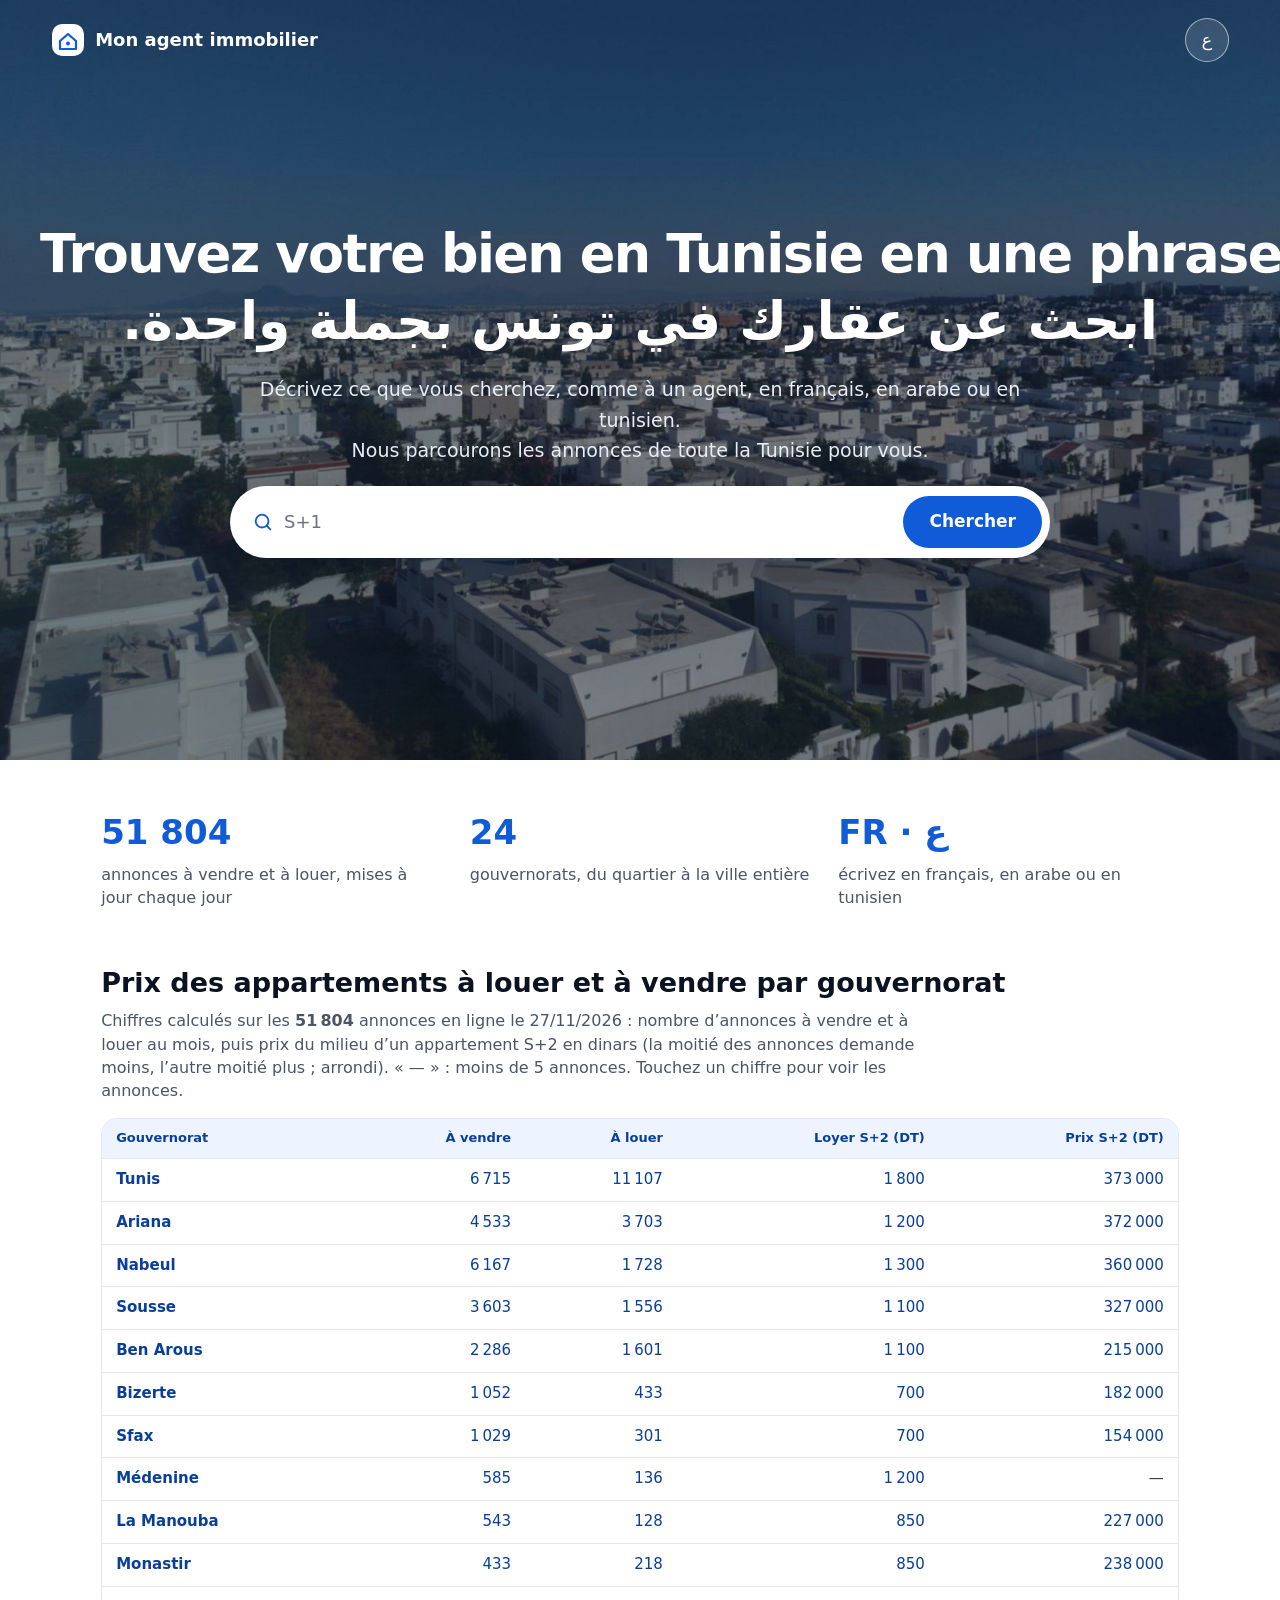
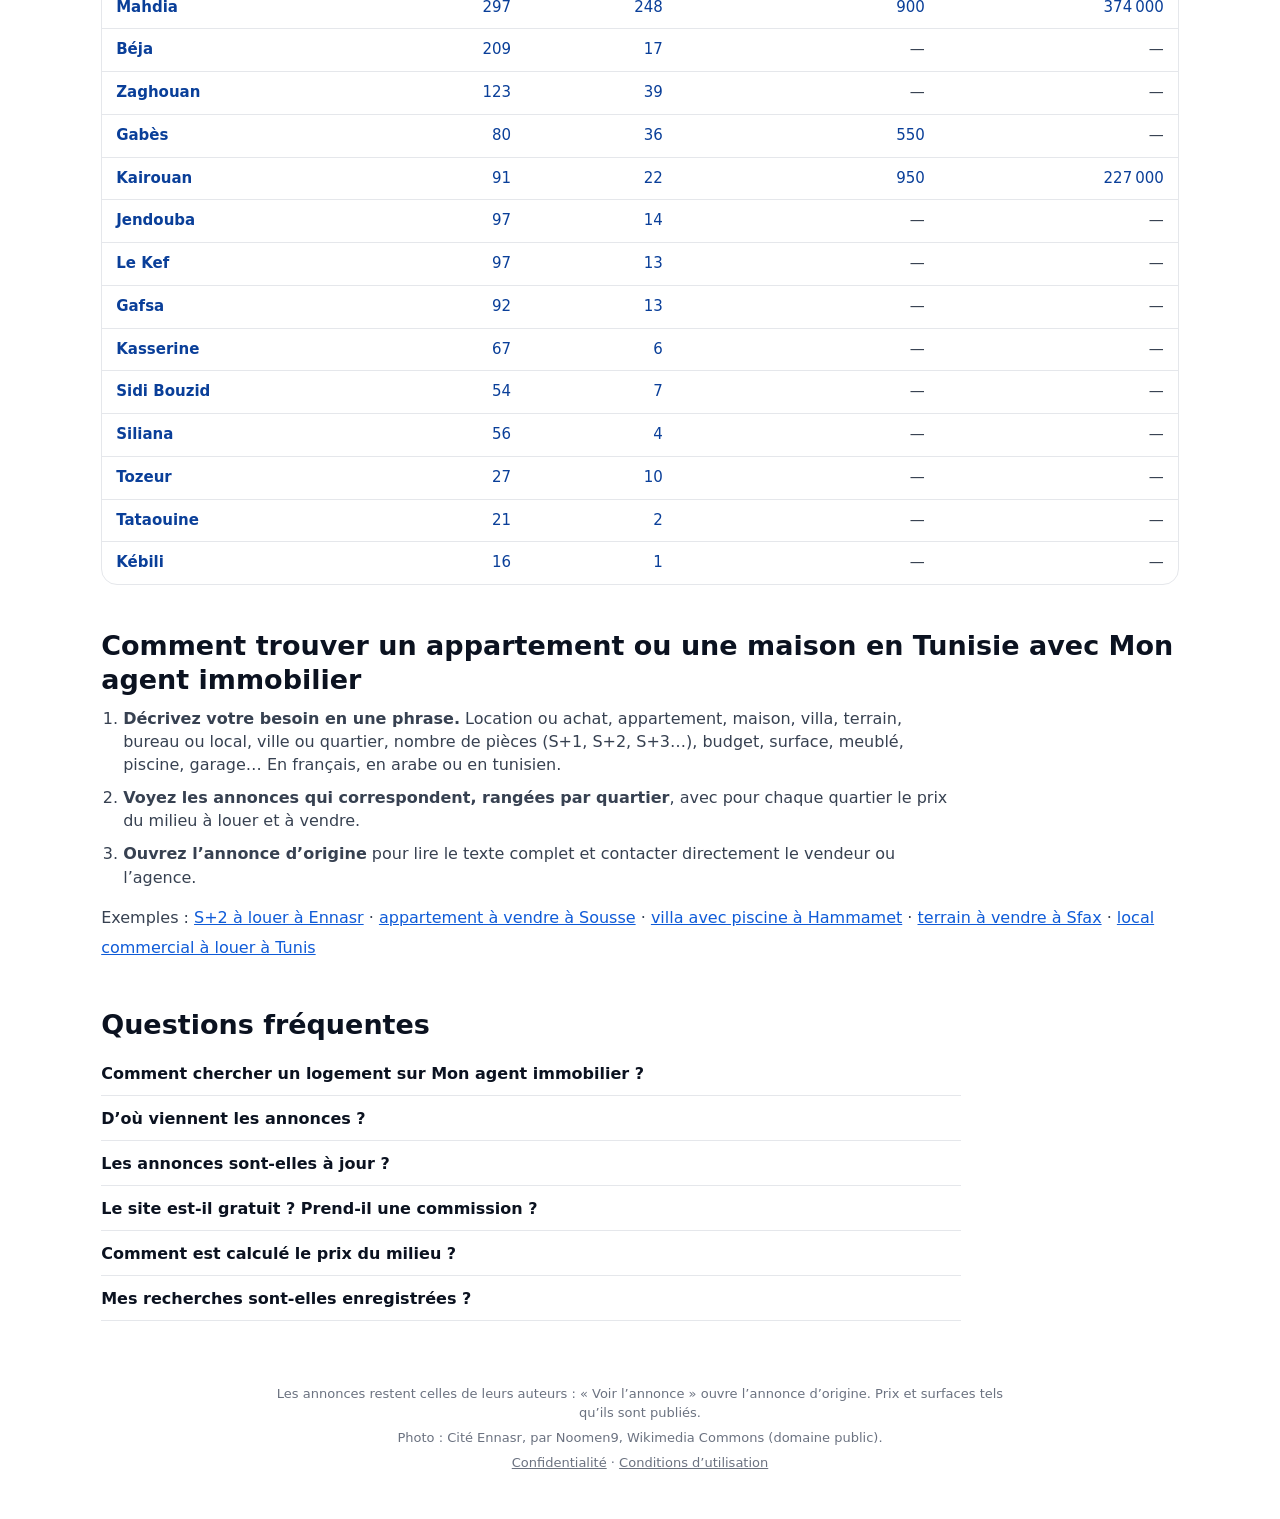
==== commit c13fb382: "Annonces du 27/11/2026" ====
--- a/index.html
+++ b/index.html
@@ -23,7 +23,7 @@
 <script type="application/ld+json">{"@context": "https://schema.org", "@type": "WebSite", "name": "Mon agent immobilier", "alternateName": "وكيلي العقاري", "url": "https://monagent.clicvia.com/", "inLanguage": ["fr", "ar"], "description": "Recherche d'annonces immobilières en Tunisie en une phrase, en français, en arabe ou en tunisien : appartements, maisons, terrains, à louer ou à vendre, dans les 24 gouvernorats.", "potentialAction": {"@type": "SearchAction", "target": {"@type": "EntryPoint", "urlTemplate": "https://monagent.clicvia.com/?q={search_term_string}"}, "query-input": "required name=search_term_string"}}</script>
 <script type="application/ld+json">{"@context": "https://schema.org", "@type": "FAQPage", "mainEntity": [{"@type": "Question", "name": "Comment chercher un logement sur Mon agent immobilier ?", "acceptedAnswer": {"@type": "Answer", "text": "Écrivez ce que vous cherchez en une phrase, comme à un agent : « S+2 à louer à Ennasr », « villa avec piscine à Hammamet moins de 900 000 DT » ou « شقة للكراء في سوسة ». Le site comprend le type de bien, louer ou acheter, le quartier, le nombre de pièces, le budget, la surface et les équipements, puis montre les annonces qui correspondent, quartier par quartier."}}, {"@type": "Question", "name": "D’où viennent les annonces ?", "acceptedAnswer": {"@type": "Answer", "text": "Ce sont des annonces publiques, déjà publiées sur des sites d’annonces et d’agences immobilières de Tunisie. Prix, surfaces et photos sont repris tels qu’ils sont publiés ; le bouton « Voir l’annonce » ouvre l’annonce d’origine, où se trouvent le texte complet et le contact du vendeur ou de l’agence."}}, {"@type": "Question", "name": "Les annonces sont-elles à jour ?", "acceptedAnswer": {"@type": "Answer", "text": "Oui : la liste est relue automatiquement plusieurs fois par jour, et une annonce retirée de son site d’origine disparaît aussi d’ici. La date des dernières annonces est écrite au-dessus du tableau des prix."}}, {"@type": "Question", "name": "Le site est-il gratuit ? Prend-il une commission ?", "acceptedAnswer": {"@type": "Answer", "text": "Le site est gratuit et sans inscription. Il ne vend ni ne loue aucun bien et ne prend aucune commission : il aide seulement à trouver les annonces. Vous traitez directement avec l’auteur de l’annonce."}}, {"@type": "Question", "name": "Comment est calculé le prix du milieu ?", "acceptedAnswer": {"@type": "Answer", "text": "Pour un même genre de bien (par exemple un appartement S+2 à louer dans un gouvernorat), on range les prix demandés du plus bas au plus haut : le prix du milieu est celui qui les partage en deux moitiés. Il n’est donné qu’avec au moins 5 annonces. C’est un repère sur les prix demandés, pas une estimation d’un bien précis."}}, {"@type": "Question", "name": "Mes recherches sont-elles enregistrées ?", "acceptedAnswer": {"@type": "Answer", "text": "Non. Il n’y a ni compte ni cookie : votre phrase est comprise dans votre navigateur et n’est envoyée à personne. Le site compte seulement ses visites de façon anonyme."}}]}</script>
 </head>
-<body data-donnees="donnees/index.js?v=d4067cc297" data-n="50702" data-maj="2026-11-27">
+<body data-donnees="donnees/index.js?v=087db1726b" data-n="51804" data-maj="2026-11-27">
 <a class="sauter" href="#q" data-fr="Aller à la recherche" data-ar="الانتقال إلى البحث">Aller à la recherche</a>
 
 <section class="hero" id="haut">
@@ -55,7 +55,7 @@
 </section>
 
 <section class="chiffres" id="chiffres">
-  <div><strong id="nb-annonces">50 702</strong><span data-fr="annonces à vendre et à louer, mises à jour chaque jour" data-ar="إعلان للبيع والكراء، تُحدَّث كل يوم">annonces à vendre et à louer, mises à jour chaque jour</span></div>
+  <div><strong id="nb-annonces">51 804</strong><span data-fr="annonces à vendre et à louer, mises à jour chaque jour" data-ar="إعلان للبيع والكراء، تُحدَّث كل يوم">annonces à vendre et à louer, mises à jour chaque jour</span></div>
   <div><strong>24</strong><span data-fr="gouvernorats, du quartier à la ville entière" data-ar="ولاية، من الحي إلى المدينة كاملة">gouvernorats, du quartier à la ville entière</span></div>
   <div><strong>FR · ع</strong><span data-fr="écrivez en français, en arabe ou en tunisien" data-ar="اكتب بالفرنسية أو العربية أو التونسية">écrivez en français, en arabe ou en tunisien</span></div>
 </section>
@@ -83,33 +83,33 @@
 <!-- reperes:debut (écrit par le robot : ne pas modifier à la main) -->
 <section class="reperes fr-seul" id="reperes" aria-labelledby="reperes-titre">
   <h2 id="reperes-titre">Prix des appartements à louer et à vendre par gouvernorat</h2>
-  <p class="reperes-intro">Chiffres calculés sur les <strong>50 702</strong> annonces en ligne le <time datetime="2026-11-27">27/11/2026</time> : nombre d’annonces à vendre et à louer au mois, puis prix du milieu d’un appartement S+2 en dinars (la moitié des annonces demande moins, l’autre moitié plus ; arrondi). « — » : moins de 5 annonces. Touchez un chiffre pour voir les annonces.</p>
+  <p class="reperes-intro">Chiffres calculés sur les <strong>51 804</strong> annonces en ligne le <time datetime="2026-11-27">27/11/2026</time> : nombre d’annonces à vendre et à louer au mois, puis prix du milieu d’un appartement S+2 en dinars (la moitié des annonces demande moins, l’autre moitié plus ; arrondi). « — » : moins de 5 annonces. Touchez un chiffre pour voir les annonces.</p>
   <div class="tableau-defile"><table class="reperes-tableau">
     <thead><tr><th scope="col">Gouvernorat</th><th scope="col">À vendre</th><th scope="col">À louer</th><th scope="col">Loyer S+2 (DT)</th><th scope="col">Prix S+2 (DT)</th></tr></thead>
     <tbody>
-    <tr><th scope="row"><a href="./?q=immobilier%20%C3%A0%20Tunis">Tunis</a></th><td><a href="./?q=%C3%A0%20vendre%20%C3%A0%20Tunis">6 501</a></td><td><a href="./?q=%C3%A0%20louer%20%C3%A0%20Tunis">10 795</a></td><td><a href="./?q=S%2B2%20%C3%A0%20louer%20%C3%A0%20Tunis">1 800</a></td><td><a href="./?q=S%2B2%20%C3%A0%20vendre%20%C3%A0%20Tunis">370 000</a></td></tr>
-    <tr><th scope="row"><a href="./?q=immobilier%20%C3%A0%20Ariana">Ariana</a></th><td><a href="./?q=%C3%A0%20vendre%20%C3%A0%20Ariana">4 422</a></td><td><a href="./?q=%C3%A0%20louer%20%C3%A0%20Ariana">3 577</a></td><td><a href="./?q=S%2B2%20%C3%A0%20louer%20%C3%A0%20Ariana">1 200</a></td><td><a href="./?q=S%2B2%20%C3%A0%20vendre%20%C3%A0%20Ariana">372 000</a></td></tr>
-    <tr><th scope="row"><a href="./?q=immobilier%20%C3%A0%20Nabeul">Nabeul</a></th><td><a href="./?q=%C3%A0%20vendre%20%C3%A0%20Nabeul">6 234</a></td><td><a href="./?q=%C3%A0%20louer%20%C3%A0%20Nabeul">1 695</a></td><td><a href="./?q=S%2B2%20%C3%A0%20louer%20%C3%A0%20Nabeul">1 300</a></td><td><a href="./?q=S%2B2%20%C3%A0%20vendre%20%C3%A0%20Nabeul">360 000</a></td></tr>
-    <tr><th scope="row"><a href="./?q=immobilier%20%C3%A0%20Sousse">Sousse</a></th><td><a href="./?q=%C3%A0%20vendre%20%C3%A0%20Sousse">3 561</a></td><td><a href="./?q=%C3%A0%20louer%20%C3%A0%20Sousse">1 549</a></td><td><a href="./?q=S%2B2%20%C3%A0%20louer%20%C3%A0%20Sousse">1 100</a></td><td><a href="./?q=S%2B2%20%C3%A0%20vendre%20%C3%A0%20Sousse">329 000</a></td></tr>
-    <tr><th scope="row"><a href="./?q=immobilier%20%C3%A0%20Ben%20Arous">Ben Arous</a></th><td><a href="./?q=%C3%A0%20vendre%20%C3%A0%20Ben%20Arous">2 239</a></td><td><a href="./?q=%C3%A0%20louer%20%C3%A0%20Ben%20Arous">1 561</a></td><td><a href="./?q=S%2B2%20%C3%A0%20louer%20%C3%A0%20Ben%20Arous">1 100</a></td><td><a href="./?q=S%2B2%20%C3%A0%20vendre%20%C3%A0%20Ben%20Arous">215 000</a></td></tr>
-    <tr><th scope="row"><a href="./?q=immobilier%20%C3%A0%20Bizerte">Bizerte</a></th><td><a href="./?q=%C3%A0%20vendre%20%C3%A0%20Bizerte">1 032</a></td><td><a href="./?q=%C3%A0%20louer%20%C3%A0%20Bizerte">352</a></td><td><a href="./?q=S%2B2%20%C3%A0%20louer%20%C3%A0%20Bizerte">700</a></td><td><a href="./?q=S%2B2%20%C3%A0%20vendre%20%C3%A0%20Bizerte">182 000</a></td></tr>
-    <tr><th scope="row"><a href="./?q=immobilier%20%C3%A0%20Sfax">Sfax</a></th><td><a href="./?q=%C3%A0%20vendre%20%C3%A0%20Sfax">1 007</a></td><td><a href="./?q=%C3%A0%20louer%20%C3%A0%20Sfax">296</a></td><td><a href="./?q=S%2B2%20%C3%A0%20louer%20%C3%A0%20Sfax">700</a></td><td><a href="./?q=S%2B2%20%C3%A0%20vendre%20%C3%A0%20Sfax">154 000</a></td></tr>
-    <tr><th scope="row"><a href="./?q=immobilier%20%C3%A0%20M%C3%A9denine">Médenine</a></th><td><a href="./?q=%C3%A0%20vendre%20%C3%A0%20M%C3%A9denine">579</a></td><td><a href="./?q=%C3%A0%20louer%20%C3%A0%20M%C3%A9denine">135</a></td><td><a href="./?q=S%2B2%20%C3%A0%20louer%20%C3%A0%20M%C3%A9denine">1 200</a></td><td>—</td></tr>
-    <tr><th scope="row"><a href="./?q=immobilier%20%C3%A0%20La%20Manouba">La Manouba</a></th><td><a href="./?q=%C3%A0%20vendre%20%C3%A0%20La%20Manouba">534</a></td><td><a href="./?q=%C3%A0%20louer%20%C3%A0%20La%20Manouba">127</a></td><td><a href="./?q=S%2B2%20%C3%A0%20louer%20%C3%A0%20La%20Manouba">850</a></td><td><a href="./?q=S%2B2%20%C3%A0%20vendre%20%C3%A0%20La%20Manouba">227 000</a></td></tr>
-    <tr><th scope="row"><a href="./?q=immobilier%20%C3%A0%20Monastir">Monastir</a></th><td><a href="./?q=%C3%A0%20vendre%20%C3%A0%20Monastir">424</a></td><td><a href="./?q=%C3%A0%20louer%20%C3%A0%20Monastir">220</a></td><td><a href="./?q=S%2B2%20%C3%A0%20louer%20%C3%A0%20Monastir">850</a></td><td><a href="./?q=S%2B2%20%C3%A0%20vendre%20%C3%A0%20Monastir">238 000</a></td></tr>
-    <tr><th scope="row"><a href="./?q=immobilier%20%C3%A0%20Mahdia">Mahdia</a></th><td><a href="./?q=%C3%A0%20vendre%20%C3%A0%20Mahdia">288</a></td><td><a href="./?q=%C3%A0%20louer%20%C3%A0%20Mahdia">243</a></td><td><a href="./?q=S%2B2%20%C3%A0%20louer%20%C3%A0%20Mahdia">900</a></td><td><a href="./?q=S%2B2%20%C3%A0%20vendre%20%C3%A0%20Mahdia">369 000</a></td></tr>
-    <tr><th scope="row"><a href="./?q=immobilier%20%C3%A0%20B%C3%A9ja">Béja</a></th><td><a href="./?q=%C3%A0%20vendre%20%C3%A0%20B%C3%A9ja">208</a></td><td><a href="./?q=%C3%A0%20louer%20%C3%A0%20B%C3%A9ja">17</a></td><td>—</td><td>—</td></tr>
+    <tr><th scope="row"><a href="./?q=immobilier%20%C3%A0%20Tunis">Tunis</a></th><td><a href="./?q=%C3%A0%20vendre%20%C3%A0%20Tunis">6 715</a></td><td><a href="./?q=%C3%A0%20louer%20%C3%A0%20Tunis">11 107</a></td><td><a href="./?q=S%2B2%20%C3%A0%20louer%20%C3%A0%20Tunis">1 800</a></td><td><a href="./?q=S%2B2%20%C3%A0%20vendre%20%C3%A0%20Tunis">373 000</a></td></tr>
+    <tr><th scope="row"><a href="./?q=immobilier%20%C3%A0%20Ariana">Ariana</a></th><td><a href="./?q=%C3%A0%20vendre%20%C3%A0%20Ariana">4 533</a></td><td><a href="./?q=%C3%A0%20louer%20%C3%A0%20Ariana">3 703</a></td><td><a href="./?q=S%2B2%20%C3%A0%20louer%20%C3%A0%20Ariana">1 200</a></td><td><a href="./?q=S%2B2%20%C3%A0%20vendre%20%C3%A0%20Ariana">372 000</a></td></tr>
+    <tr><th scope="row"><a href="./?q=immobilier%20%C3%A0%20Nabeul">Nabeul</a></th><td><a href="./?q=%C3%A0%20vendre%20%C3%A0%20Nabeul">6 167</a></td><td><a href="./?q=%C3%A0%20louer%20%C3%A0%20Nabeul">1 728</a></td><td><a href="./?q=S%2B2%20%C3%A0%20louer%20%C3%A0%20Nabeul">1 300</a></td><td><a href="./?q=S%2B2%20%C3%A0%20vendre%20%C3%A0%20Nabeul">360 000</a></td></tr>
+    <tr><th scope="row"><a href="./?q=immobilier%20%C3%A0%20Sousse">Sousse</a></th><td><a href="./?q=%C3%A0%20vendre%20%C3%A0%20Sousse">3 603</a></td><td><a href="./?q=%C3%A0%20louer%20%C3%A0%20Sousse">1 556</a></td><td><a href="./?q=S%2B2%20%C3%A0%20louer%20%C3%A0%20Sousse">1 100</a></td><td><a href="./?q=S%2B2%20%C3%A0%20vendre%20%C3%A0%20Sousse">327 000</a></td></tr>
+    <tr><th scope="row"><a href="./?q=immobilier%20%C3%A0%20Ben%20Arous">Ben Arous</a></th><td><a href="./?q=%C3%A0%20vendre%20%C3%A0%20Ben%20Arous">2 286</a></td><td><a href="./?q=%C3%A0%20louer%20%C3%A0%20Ben%20Arous">1 601</a></td><td><a href="./?q=S%2B2%20%C3%A0%20louer%20%C3%A0%20Ben%20Arous">1 100</a></td><td><a href="./?q=S%2B2%20%C3%A0%20vendre%20%C3%A0%20Ben%20Arous">215 000</a></td></tr>
+    <tr><th scope="row"><a href="./?q=immobilier%20%C3%A0%20Bizerte">Bizerte</a></th><td><a href="./?q=%C3%A0%20vendre%20%C3%A0%20Bizerte">1 052</a></td><td><a href="./?q=%C3%A0%20louer%20%C3%A0%20Bizerte">433</a></td><td><a href="./?q=S%2B2%20%C3%A0%20louer%20%C3%A0%20Bizerte">700</a></td><td><a href="./?q=S%2B2%20%C3%A0%20vendre%20%C3%A0%20Bizerte">182 000</a></td></tr>
+    <tr><th scope="row"><a href="./?q=immobilier%20%C3%A0%20Sfax">Sfax</a></th><td><a href="./?q=%C3%A0%20vendre%20%C3%A0%20Sfax">1 029</a></td><td><a href="./?q=%C3%A0%20louer%20%C3%A0%20Sfax">301</a></td><td><a href="./?q=S%2B2%20%C3%A0%20louer%20%C3%A0%20Sfax">700</a></td><td><a href="./?q=S%2B2%20%C3%A0%20vendre%20%C3%A0%20Sfax">154 000</a></td></tr>
+    <tr><th scope="row"><a href="./?q=immobilier%20%C3%A0%20M%C3%A9denine">Médenine</a></th><td><a href="./?q=%C3%A0%20vendre%20%C3%A0%20M%C3%A9denine">585</a></td><td><a href="./?q=%C3%A0%20louer%20%C3%A0%20M%C3%A9denine">136</a></td><td><a href="./?q=S%2B2%20%C3%A0%20louer%20%C3%A0%20M%C3%A9denine">1 200</a></td><td>—</td></tr>
+    <tr><th scope="row"><a href="./?q=immobilier%20%C3%A0%20La%20Manouba">La Manouba</a></th><td><a href="./?q=%C3%A0%20vendre%20%C3%A0%20La%20Manouba">543</a></td><td><a href="./?q=%C3%A0%20louer%20%C3%A0%20La%20Manouba">128</a></td><td><a href="./?q=S%2B2%20%C3%A0%20louer%20%C3%A0%20La%20Manouba">850</a></td><td><a href="./?q=S%2B2%20%C3%A0%20vendre%20%C3%A0%20La%20Manouba">227 000</a></td></tr>
+    <tr><th scope="row"><a href="./?q=immobilier%20%C3%A0%20Monastir">Monastir</a></th><td><a href="./?q=%C3%A0%20vendre%20%C3%A0%20Monastir">433</a></td><td><a href="./?q=%C3%A0%20louer%20%C3%A0%20Monastir">218</a></td><td><a href="./?q=S%2B2%20%C3%A0%20louer%20%C3%A0%20Monastir">850</a></td><td><a href="./?q=S%2B2%20%C3%A0%20vendre%20%C3%A0%20Monastir">238 000</a></td></tr>
+    <tr><th scope="row"><a href="./?q=immobilier%20%C3%A0%20Mahdia">Mahdia</a></th><td><a href="./?q=%C3%A0%20vendre%20%C3%A0%20Mahdia">297</a></td><td><a href="./?q=%C3%A0%20louer%20%C3%A0%20Mahdia">248</a></td><td><a href="./?q=S%2B2%20%C3%A0%20louer%20%C3%A0%20Mahdia">900</a></td><td><a href="./?q=S%2B2%20%C3%A0%20vendre%20%C3%A0%20Mahdia">374 000</a></td></tr>
+    <tr><th scope="row"><a href="./?q=immobilier%20%C3%A0%20B%C3%A9ja">Béja</a></th><td><a href="./?q=%C3%A0%20vendre%20%C3%A0%20B%C3%A9ja">209</a></td><td><a href="./?q=%C3%A0%20louer%20%C3%A0%20B%C3%A9ja">17</a></td><td>—</td><td>—</td></tr>
     <tr><th scope="row"><a href="./?q=immobilier%20%C3%A0%20Zaghouan">Zaghouan</a></th><td><a href="./?q=%C3%A0%20vendre%20%C3%A0%20Zaghouan">123</a></td><td><a href="./?q=%C3%A0%20louer%20%C3%A0%20Zaghouan">39</a></td><td>—</td><td>—</td></tr>
-    <tr><th scope="row"><a href="./?q=immobilier%20%C3%A0%20Gab%C3%A8s">Gabès</a></th><td><a href="./?q=%C3%A0%20vendre%20%C3%A0%20Gab%C3%A8s">79</a></td><td><a href="./?q=%C3%A0%20louer%20%C3%A0%20Gab%C3%A8s">36</a></td><td><a href="./?q=S%2B2%20%C3%A0%20louer%20%C3%A0%20Gab%C3%A8s">550</a></td><td>—</td></tr>
-    <tr><th scope="row"><a href="./?q=immobilier%20%C3%A0%20Kairouan">Kairouan</a></th><td><a href="./?q=%C3%A0%20vendre%20%C3%A0%20Kairouan">92</a></td><td><a href="./?q=%C3%A0%20louer%20%C3%A0%20Kairouan">22</a></td><td><a href="./?q=S%2B2%20%C3%A0%20louer%20%C3%A0%20Kairouan">950</a></td><td><a href="./?q=S%2B2%20%C3%A0%20vendre%20%C3%A0%20Kairouan">227 000</a></td></tr>
+    <tr><th scope="row"><a href="./?q=immobilier%20%C3%A0%20Gab%C3%A8s">Gabès</a></th><td><a href="./?q=%C3%A0%20vendre%20%C3%A0%20Gab%C3%A8s">80</a></td><td><a href="./?q=%C3%A0%20louer%20%C3%A0%20Gab%C3%A8s">36</a></td><td><a href="./?q=S%2B2%20%C3%A0%20louer%20%C3%A0%20Gab%C3%A8s">550</a></td><td>—</td></tr>
+    <tr><th scope="row"><a href="./?q=immobilier%20%C3%A0%20Kairouan">Kairouan</a></th><td><a href="./?q=%C3%A0%20vendre%20%C3%A0%20Kairouan">91</a></td><td><a href="./?q=%C3%A0%20louer%20%C3%A0%20Kairouan">22</a></td><td><a href="./?q=S%2B2%20%C3%A0%20louer%20%C3%A0%20Kairouan">950</a></td><td><a href="./?q=S%2B2%20%C3%A0%20vendre%20%C3%A0%20Kairouan">227 000</a></td></tr>
     <tr><th scope="row"><a href="./?q=immobilier%20%C3%A0%20Jendouba">Jendouba</a></th><td><a href="./?q=%C3%A0%20vendre%20%C3%A0%20Jendouba">97</a></td><td><a href="./?q=%C3%A0%20louer%20%C3%A0%20Jendouba">14</a></td><td>—</td><td>—</td></tr>
-    <tr><th scope="row"><a href="./?q=immobilier%20%C3%A0%20Le%20Kef">Le Kef</a></th><td><a href="./?q=%C3%A0%20vendre%20%C3%A0%20Le%20Kef">92</a></td><td><a href="./?q=%C3%A0%20louer%20%C3%A0%20Le%20Kef">13</a></td><td>—</td><td>—</td></tr>
-    <tr><th scope="row"><a href="./?q=immobilier%20%C3%A0%20Gafsa">Gafsa</a></th><td><a href="./?q=%C3%A0%20vendre%20%C3%A0%20Gafsa">91</a></td><td><a href="./?q=%C3%A0%20louer%20%C3%A0%20Gafsa">13</a></td><td>—</td><td>—</td></tr>
-    <tr><th scope="row"><a href="./?q=immobilier%20%C3%A0%20Kasserine">Kasserine</a></th><td><a href="./?q=%C3%A0%20vendre%20%C3%A0%20Kasserine">65</a></td><td><a href="./?q=%C3%A0%20louer%20%C3%A0%20Kasserine">6</a></td><td>—</td><td>—</td></tr>
-    <tr><th scope="row"><a href="./?q=immobilier%20%C3%A0%20Sidi%20Bouzid">Sidi Bouzid</a></th><td><a href="./?q=%C3%A0%20vendre%20%C3%A0%20Sidi%20Bouzid">54</a></td><td><a href="./?q=%C3%A0%20louer%20%C3%A0%20Sidi%20Bouzid">8</a></td><td>—</td><td>—</td></tr>
-    <tr><th scope="row"><a href="./?q=immobilier%20%C3%A0%20Siliana">Siliana</a></th><td><a href="./?q=%C3%A0%20vendre%20%C3%A0%20Siliana">55</a></td><td><a href="./?q=%C3%A0%20louer%20%C3%A0%20Siliana">4</a></td><td>—</td><td>—</td></tr>
-    <tr><th scope="row"><a href="./?q=immobilier%20%C3%A0%20Tozeur">Tozeur</a></th><td><a href="./?q=%C3%A0%20vendre%20%C3%A0%20Tozeur">28</a></td><td><a href="./?q=%C3%A0%20louer%20%C3%A0%20Tozeur">12</a></td><td>—</td><td>—</td></tr>
-    <tr><th scope="row"><a href="./?q=immobilier%20%C3%A0%20Tataouine">Tataouine</a></th><td><a href="./?q=%C3%A0%20vendre%20%C3%A0%20Tataouine">22</a></td><td><a href="./?q=%C3%A0%20louer%20%C3%A0%20Tataouine">2</a></td><td>—</td><td>—</td></tr>
+    <tr><th scope="row"><a href="./?q=immobilier%20%C3%A0%20Le%20Kef">Le Kef</a></th><td><a href="./?q=%C3%A0%20vendre%20%C3%A0%20Le%20Kef">97</a></td><td><a href="./?q=%C3%A0%20louer%20%C3%A0%20Le%20Kef">13</a></td><td>—</td><td>—</td></tr>
+    <tr><th scope="row"><a href="./?q=immobilier%20%C3%A0%20Gafsa">Gafsa</a></th><td><a href="./?q=%C3%A0%20vendre%20%C3%A0%20Gafsa">92</a></td><td><a href="./?q=%C3%A0%20louer%20%C3%A0%20Gafsa">13</a></td><td>—</td><td>—</td></tr>
+    <tr><th scope="row"><a href="./?q=immobilier%20%C3%A0%20Kasserine">Kasserine</a></th><td><a href="./?q=%C3%A0%20vendre%20%C3%A0%20Kasserine">67</a></td><td><a href="./?q=%C3%A0%20louer%20%C3%A0%20Kasserine">6</a></td><td>—</td><td>—</td></tr>
+    <tr><th scope="row"><a href="./?q=immobilier%20%C3%A0%20Sidi%20Bouzid">Sidi Bouzid</a></th><td><a href="./?q=%C3%A0%20vendre%20%C3%A0%20Sidi%20Bouzid">54</a></td><td><a href="./?q=%C3%A0%20louer%20%C3%A0%20Sidi%20Bouzid">7</a></td><td>—</td><td>—</td></tr>
+    <tr><th scope="row"><a href="./?q=immobilier%20%C3%A0%20Siliana">Siliana</a></th><td><a href="./?q=%C3%A0%20vendre%20%C3%A0%20Siliana">56</a></td><td><a href="./?q=%C3%A0%20louer%20%C3%A0%20Siliana">4</a></td><td>—</td><td>—</td></tr>
+    <tr><th scope="row"><a href="./?q=immobilier%20%C3%A0%20Tozeur">Tozeur</a></th><td><a href="./?q=%C3%A0%20vendre%20%C3%A0%20Tozeur">27</a></td><td><a href="./?q=%C3%A0%20louer%20%C3%A0%20Tozeur">10</a></td><td>—</td><td>—</td></tr>
+    <tr><th scope="row"><a href="./?q=immobilier%20%C3%A0%20Tataouine">Tataouine</a></th><td><a href="./?q=%C3%A0%20vendre%20%C3%A0%20Tataouine">21</a></td><td><a href="./?q=%C3%A0%20louer%20%C3%A0%20Tataouine">2</a></td><td>—</td><td>—</td></tr>
     <tr><th scope="row"><a href="./?q=immobilier%20%C3%A0%20K%C3%A9bili">Kébili</a></th><td><a href="./?q=%C3%A0%20vendre%20%C3%A0%20K%C3%A9bili">16</a></td><td><a href="./?q=%C3%A0%20louer%20%C3%A0%20K%C3%A9bili">1</a></td><td>—</td><td>—</td></tr>
     </tbody>
   </table></div>
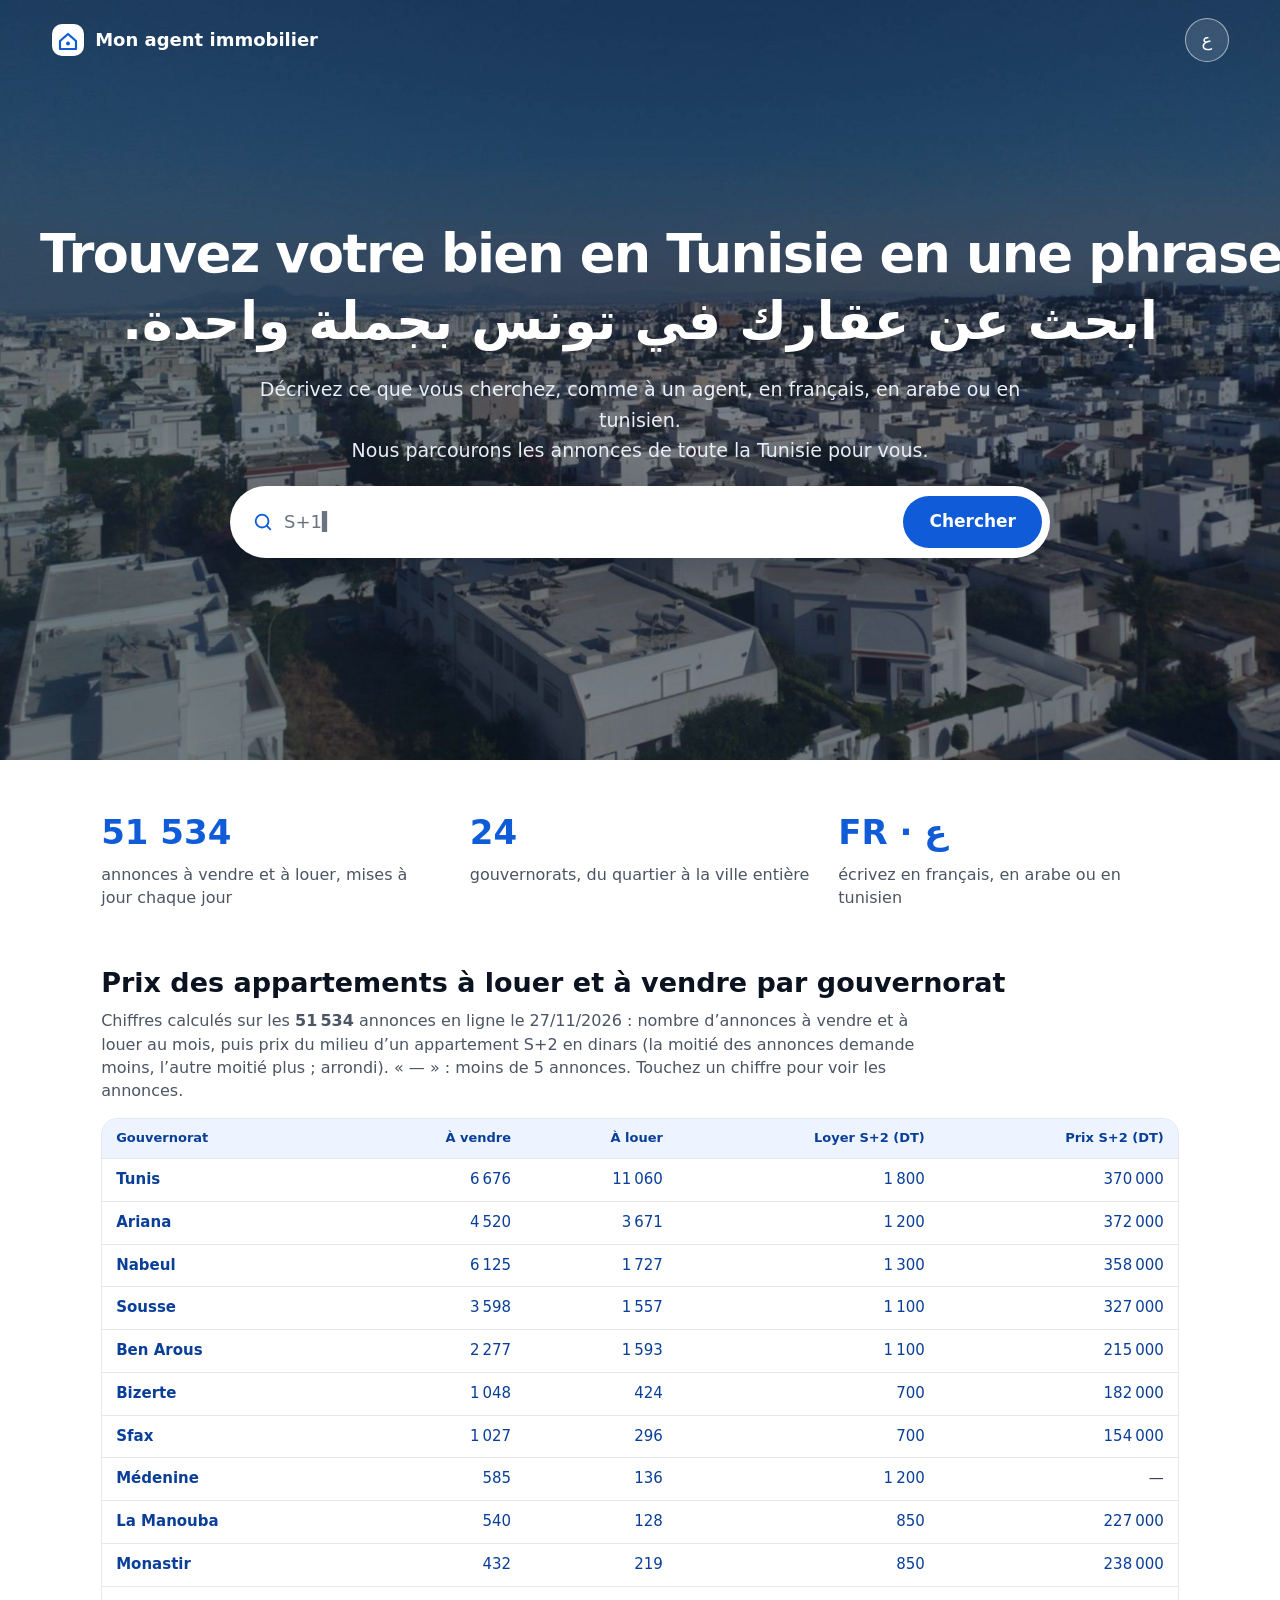
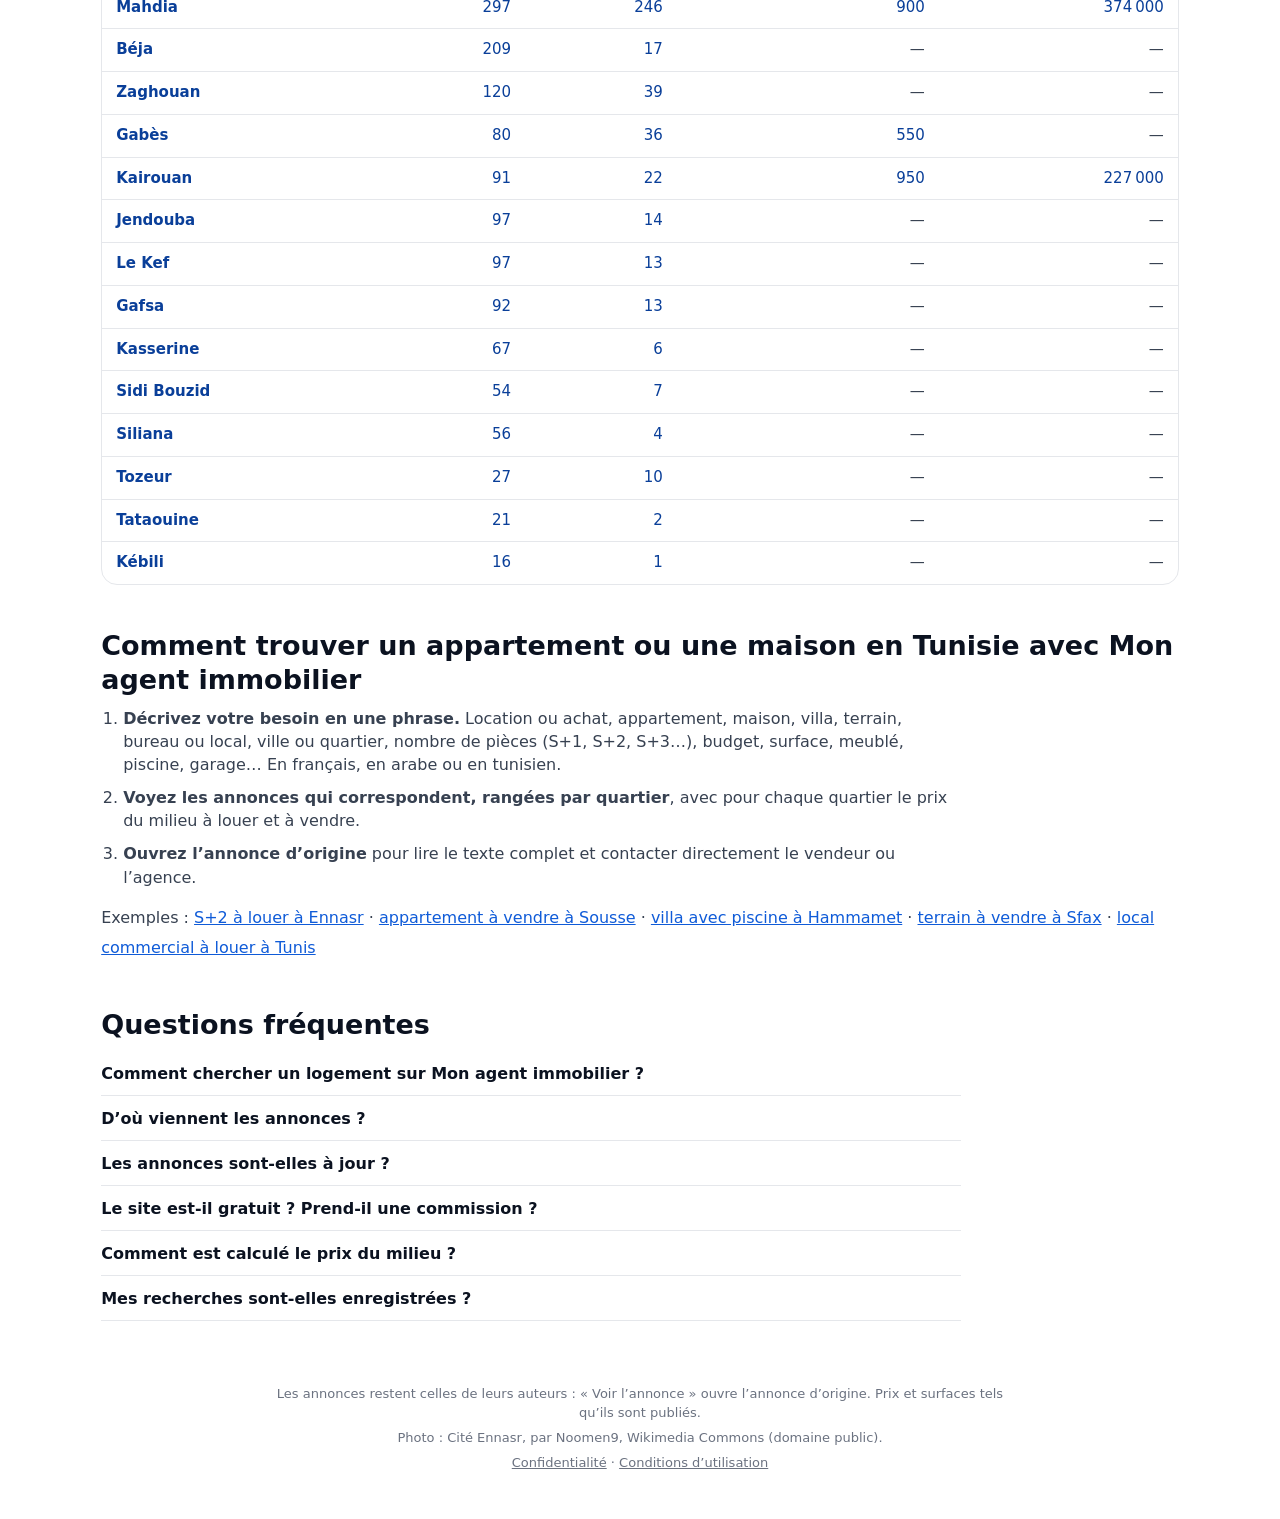
==== commit ac81d946: "Annonces du 28/11/2026" ====
--- a/index.html
+++ b/index.html
@@ -23,7 +23,7 @@
 <script type="application/ld+json">{"@context": "https://schema.org", "@type": "WebSite", "name": "Mon agent immobilier", "alternateName": "وكيلي العقاري", "url": "https://monagent.clicvia.com/", "inLanguage": ["fr", "ar"], "description": "Recherche d'annonces immobilières en Tunisie en une phrase, en français, en arabe ou en tunisien : appartements, maisons, terrains, à louer ou à vendre, dans les 24 gouvernorats.", "potentialAction": {"@type": "SearchAction", "target": {"@type": "EntryPoint", "urlTemplate": "https://monagent.clicvia.com/?q={search_term_string}"}, "query-input": "required name=search_term_string"}}</script>
 <script type="application/ld+json">{"@context": "https://schema.org", "@type": "FAQPage", "mainEntity": [{"@type": "Question", "name": "Comment chercher un logement sur Mon agent immobilier ?", "acceptedAnswer": {"@type": "Answer", "text": "Écrivez ce que vous cherchez en une phrase, comme à un agent : « S+2 à louer à Ennasr », « villa avec piscine à Hammamet moins de 900 000 DT » ou « شقة للكراء في سوسة ». Le site comprend le type de bien, louer ou acheter, le quartier, le nombre de pièces, le budget, la surface et les équipements, puis montre les annonces qui correspondent, quartier par quartier."}}, {"@type": "Question", "name": "D’où viennent les annonces ?", "acceptedAnswer": {"@type": "Answer", "text": "Ce sont des annonces publiques, déjà publiées sur des sites d’annonces et d’agences immobilières de Tunisie. Prix, surfaces et photos sont repris tels qu’ils sont publiés ; le bouton « Voir l’annonce » ouvre l’annonce d’origine, où se trouvent le texte complet et le contact du vendeur ou de l’agence."}}, {"@type": "Question", "name": "Les annonces sont-elles à jour ?", "acceptedAnswer": {"@type": "Answer", "text": "Oui : la liste est relue automatiquement plusieurs fois par jour, et une annonce retirée de son site d’origine disparaît aussi d’ici. La date des dernières annonces est écrite au-dessus du tableau des prix."}}, {"@type": "Question", "name": "Le site est-il gratuit ? Prend-il une commission ?", "acceptedAnswer": {"@type": "Answer", "text": "Le site est gratuit et sans inscription. Il ne vend ni ne loue aucun bien et ne prend aucune commission : il aide seulement à trouver les annonces. Vous traitez directement avec l’auteur de l’annonce."}}, {"@type": "Question", "name": "Comment est calculé le prix du milieu ?", "acceptedAnswer": {"@type": "Answer", "text": "Pour un même genre de bien (par exemple un appartement S+2 à louer dans un gouvernorat), on range les prix demandés du plus bas au plus haut : le prix du milieu est celui qui les partage en deux moitiés. Il n’est donné qu’avec au moins 5 annonces. C’est un repère sur les prix demandés, pas une estimation d’un bien précis."}}, {"@type": "Question", "name": "Mes recherches sont-elles enregistrées ?", "acceptedAnswer": {"@type": "Answer", "text": "Non. Il n’y a ni compte ni cookie : votre phrase est comprise dans votre navigateur et n’est envoyée à personne. Le site compte seulement ses visites de façon anonyme."}}]}</script>
 </head>
-<body data-donnees="donnees/index.js?v=087db1726b" data-n="51804" data-maj="2026-11-27">
+<body data-donnees="donnees/index.js?v=fc581cfcd0" data-n="51534" data-maj="2026-11-27">
 <a class="sauter" href="#q" data-fr="Aller à la recherche" data-ar="الانتقال إلى البحث">Aller à la recherche</a>
 
 <section class="hero" id="haut">
@@ -55,7 +55,7 @@
 </section>
 
 <section class="chiffres" id="chiffres">
-  <div><strong id="nb-annonces">51 804</strong><span data-fr="annonces à vendre et à louer, mises à jour chaque jour" data-ar="إعلان للبيع والكراء، تُحدَّث كل يوم">annonces à vendre et à louer, mises à jour chaque jour</span></div>
+  <div><strong id="nb-annonces">51 534</strong><span data-fr="annonces à vendre et à louer, mises à jour chaque jour" data-ar="إعلان للبيع والكراء، تُحدَّث كل يوم">annonces à vendre et à louer, mises à jour chaque jour</span></div>
   <div><strong>24</strong><span data-fr="gouvernorats, du quartier à la ville entière" data-ar="ولاية، من الحي إلى المدينة كاملة">gouvernorats, du quartier à la ville entière</span></div>
   <div><strong>FR · ع</strong><span data-fr="écrivez en français, en arabe ou en tunisien" data-ar="اكتب بالفرنسية أو العربية أو التونسية">écrivez en français, en arabe ou en tunisien</span></div>
 </section>
@@ -83,23 +83,23 @@
 <!-- reperes:debut (écrit par le robot : ne pas modifier à la main) -->
 <section class="reperes fr-seul" id="reperes" aria-labelledby="reperes-titre">
   <h2 id="reperes-titre">Prix des appartements à louer et à vendre par gouvernorat</h2>
-  <p class="reperes-intro">Chiffres calculés sur les <strong>51 804</strong> annonces en ligne le <time datetime="2026-11-27">27/11/2026</time> : nombre d’annonces à vendre et à louer au mois, puis prix du milieu d’un appartement S+2 en dinars (la moitié des annonces demande moins, l’autre moitié plus ; arrondi). « — » : moins de 5 annonces. Touchez un chiffre pour voir les annonces.</p>
+  <p class="reperes-intro">Chiffres calculés sur les <strong>51 534</strong> annonces en ligne le <time datetime="2026-11-27">27/11/2026</time> : nombre d’annonces à vendre et à louer au mois, puis prix du milieu d’un appartement S+2 en dinars (la moitié des annonces demande moins, l’autre moitié plus ; arrondi). « — » : moins de 5 annonces. Touchez un chiffre pour voir les annonces.</p>
   <div class="tableau-defile"><table class="reperes-tableau">
     <thead><tr><th scope="col">Gouvernorat</th><th scope="col">À vendre</th><th scope="col">À louer</th><th scope="col">Loyer S+2 (DT)</th><th scope="col">Prix S+2 (DT)</th></tr></thead>
     <tbody>
-    <tr><th scope="row"><a href="./?q=immobilier%20%C3%A0%20Tunis">Tunis</a></th><td><a href="./?q=%C3%A0%20vendre%20%C3%A0%20Tunis">6 715</a></td><td><a href="./?q=%C3%A0%20louer%20%C3%A0%20Tunis">11 107</a></td><td><a href="./?q=S%2B2%20%C3%A0%20louer%20%C3%A0%20Tunis">1 800</a></td><td><a href="./?q=S%2B2%20%C3%A0%20vendre%20%C3%A0%20Tunis">373 000</a></td></tr>
-    <tr><th scope="row"><a href="./?q=immobilier%20%C3%A0%20Ariana">Ariana</a></th><td><a href="./?q=%C3%A0%20vendre%20%C3%A0%20Ariana">4 533</a></td><td><a href="./?q=%C3%A0%20louer%20%C3%A0%20Ariana">3 703</a></td><td><a href="./?q=S%2B2%20%C3%A0%20louer%20%C3%A0%20Ariana">1 200</a></td><td><a href="./?q=S%2B2%20%C3%A0%20vendre%20%C3%A0%20Ariana">372 000</a></td></tr>
-    <tr><th scope="row"><a href="./?q=immobilier%20%C3%A0%20Nabeul">Nabeul</a></th><td><a href="./?q=%C3%A0%20vendre%20%C3%A0%20Nabeul">6 167</a></td><td><a href="./?q=%C3%A0%20louer%20%C3%A0%20Nabeul">1 728</a></td><td><a href="./?q=S%2B2%20%C3%A0%20louer%20%C3%A0%20Nabeul">1 300</a></td><td><a href="./?q=S%2B2%20%C3%A0%20vendre%20%C3%A0%20Nabeul">360 000</a></td></tr>
-    <tr><th scope="row"><a href="./?q=immobilier%20%C3%A0%20Sousse">Sousse</a></th><td><a href="./?q=%C3%A0%20vendre%20%C3%A0%20Sousse">3 603</a></td><td><a href="./?q=%C3%A0%20louer%20%C3%A0%20Sousse">1 556</a></td><td><a href="./?q=S%2B2%20%C3%A0%20louer%20%C3%A0%20Sousse">1 100</a></td><td><a href="./?q=S%2B2%20%C3%A0%20vendre%20%C3%A0%20Sousse">327 000</a></td></tr>
-    <tr><th scope="row"><a href="./?q=immobilier%20%C3%A0%20Ben%20Arous">Ben Arous</a></th><td><a href="./?q=%C3%A0%20vendre%20%C3%A0%20Ben%20Arous">2 286</a></td><td><a href="./?q=%C3%A0%20louer%20%C3%A0%20Ben%20Arous">1 601</a></td><td><a href="./?q=S%2B2%20%C3%A0%20louer%20%C3%A0%20Ben%20Arous">1 100</a></td><td><a href="./?q=S%2B2%20%C3%A0%20vendre%20%C3%A0%20Ben%20Arous">215 000</a></td></tr>
-    <tr><th scope="row"><a href="./?q=immobilier%20%C3%A0%20Bizerte">Bizerte</a></th><td><a href="./?q=%C3%A0%20vendre%20%C3%A0%20Bizerte">1 052</a></td><td><a href="./?q=%C3%A0%20louer%20%C3%A0%20Bizerte">433</a></td><td><a href="./?q=S%2B2%20%C3%A0%20louer%20%C3%A0%20Bizerte">700</a></td><td><a href="./?q=S%2B2%20%C3%A0%20vendre%20%C3%A0%20Bizerte">182 000</a></td></tr>
-    <tr><th scope="row"><a href="./?q=immobilier%20%C3%A0%20Sfax">Sfax</a></th><td><a href="./?q=%C3%A0%20vendre%20%C3%A0%20Sfax">1 029</a></td><td><a href="./?q=%C3%A0%20louer%20%C3%A0%20Sfax">301</a></td><td><a href="./?q=S%2B2%20%C3%A0%20louer%20%C3%A0%20Sfax">700</a></td><td><a href="./?q=S%2B2%20%C3%A0%20vendre%20%C3%A0%20Sfax">154 000</a></td></tr>
+    <tr><th scope="row"><a href="./?q=immobilier%20%C3%A0%20Tunis">Tunis</a></th><td><a href="./?q=%C3%A0%20vendre%20%C3%A0%20Tunis">6 676</a></td><td><a href="./?q=%C3%A0%20louer%20%C3%A0%20Tunis">11 060</a></td><td><a href="./?q=S%2B2%20%C3%A0%20louer%20%C3%A0%20Tunis">1 800</a></td><td><a href="./?q=S%2B2%20%C3%A0%20vendre%20%C3%A0%20Tunis">370 000</a></td></tr>
+    <tr><th scope="row"><a href="./?q=immobilier%20%C3%A0%20Ariana">Ariana</a></th><td><a href="./?q=%C3%A0%20vendre%20%C3%A0%20Ariana">4 520</a></td><td><a href="./?q=%C3%A0%20louer%20%C3%A0%20Ariana">3 671</a></td><td><a href="./?q=S%2B2%20%C3%A0%20louer%20%C3%A0%20Ariana">1 200</a></td><td><a href="./?q=S%2B2%20%C3%A0%20vendre%20%C3%A0%20Ariana">372 000</a></td></tr>
+    <tr><th scope="row"><a href="./?q=immobilier%20%C3%A0%20Nabeul">Nabeul</a></th><td><a href="./?q=%C3%A0%20vendre%20%C3%A0%20Nabeul">6 125</a></td><td><a href="./?q=%C3%A0%20louer%20%C3%A0%20Nabeul">1 727</a></td><td><a href="./?q=S%2B2%20%C3%A0%20louer%20%C3%A0%20Nabeul">1 300</a></td><td><a href="./?q=S%2B2%20%C3%A0%20vendre%20%C3%A0%20Nabeul">358 000</a></td></tr>
+    <tr><th scope="row"><a href="./?q=immobilier%20%C3%A0%20Sousse">Sousse</a></th><td><a href="./?q=%C3%A0%20vendre%20%C3%A0%20Sousse">3 598</a></td><td><a href="./?q=%C3%A0%20louer%20%C3%A0%20Sousse">1 557</a></td><td><a href="./?q=S%2B2%20%C3%A0%20louer%20%C3%A0%20Sousse">1 100</a></td><td><a href="./?q=S%2B2%20%C3%A0%20vendre%20%C3%A0%20Sousse">327 000</a></td></tr>
+    <tr><th scope="row"><a href="./?q=immobilier%20%C3%A0%20Ben%20Arous">Ben Arous</a></th><td><a href="./?q=%C3%A0%20vendre%20%C3%A0%20Ben%20Arous">2 277</a></td><td><a href="./?q=%C3%A0%20louer%20%C3%A0%20Ben%20Arous">1 593</a></td><td><a href="./?q=S%2B2%20%C3%A0%20louer%20%C3%A0%20Ben%20Arous">1 100</a></td><td><a href="./?q=S%2B2%20%C3%A0%20vendre%20%C3%A0%20Ben%20Arous">215 000</a></td></tr>
+    <tr><th scope="row"><a href="./?q=immobilier%20%C3%A0%20Bizerte">Bizerte</a></th><td><a href="./?q=%C3%A0%20vendre%20%C3%A0%20Bizerte">1 048</a></td><td><a href="./?q=%C3%A0%20louer%20%C3%A0%20Bizerte">424</a></td><td><a href="./?q=S%2B2%20%C3%A0%20louer%20%C3%A0%20Bizerte">700</a></td><td><a href="./?q=S%2B2%20%C3%A0%20vendre%20%C3%A0%20Bizerte">182 000</a></td></tr>
+    <tr><th scope="row"><a href="./?q=immobilier%20%C3%A0%20Sfax">Sfax</a></th><td><a href="./?q=%C3%A0%20vendre%20%C3%A0%20Sfax">1 027</a></td><td><a href="./?q=%C3%A0%20louer%20%C3%A0%20Sfax">296</a></td><td><a href="./?q=S%2B2%20%C3%A0%20louer%20%C3%A0%20Sfax">700</a></td><td><a href="./?q=S%2B2%20%C3%A0%20vendre%20%C3%A0%20Sfax">154 000</a></td></tr>
     <tr><th scope="row"><a href="./?q=immobilier%20%C3%A0%20M%C3%A9denine">Médenine</a></th><td><a href="./?q=%C3%A0%20vendre%20%C3%A0%20M%C3%A9denine">585</a></td><td><a href="./?q=%C3%A0%20louer%20%C3%A0%20M%C3%A9denine">136</a></td><td><a href="./?q=S%2B2%20%C3%A0%20louer%20%C3%A0%20M%C3%A9denine">1 200</a></td><td>—</td></tr>
-    <tr><th scope="row"><a href="./?q=immobilier%20%C3%A0%20La%20Manouba">La Manouba</a></th><td><a href="./?q=%C3%A0%20vendre%20%C3%A0%20La%20Manouba">543</a></td><td><a href="./?q=%C3%A0%20louer%20%C3%A0%20La%20Manouba">128</a></td><td><a href="./?q=S%2B2%20%C3%A0%20louer%20%C3%A0%20La%20Manouba">850</a></td><td><a href="./?q=S%2B2%20%C3%A0%20vendre%20%C3%A0%20La%20Manouba">227 000</a></td></tr>
-    <tr><th scope="row"><a href="./?q=immobilier%20%C3%A0%20Monastir">Monastir</a></th><td><a href="./?q=%C3%A0%20vendre%20%C3%A0%20Monastir">433</a></td><td><a href="./?q=%C3%A0%20louer%20%C3%A0%20Monastir">218</a></td><td><a href="./?q=S%2B2%20%C3%A0%20louer%20%C3%A0%20Monastir">850</a></td><td><a href="./?q=S%2B2%20%C3%A0%20vendre%20%C3%A0%20Monastir">238 000</a></td></tr>
-    <tr><th scope="row"><a href="./?q=immobilier%20%C3%A0%20Mahdia">Mahdia</a></th><td><a href="./?q=%C3%A0%20vendre%20%C3%A0%20Mahdia">297</a></td><td><a href="./?q=%C3%A0%20louer%20%C3%A0%20Mahdia">248</a></td><td><a href="./?q=S%2B2%20%C3%A0%20louer%20%C3%A0%20Mahdia">900</a></td><td><a href="./?q=S%2B2%20%C3%A0%20vendre%20%C3%A0%20Mahdia">374 000</a></td></tr>
+    <tr><th scope="row"><a href="./?q=immobilier%20%C3%A0%20La%20Manouba">La Manouba</a></th><td><a href="./?q=%C3%A0%20vendre%20%C3%A0%20La%20Manouba">540</a></td><td><a href="./?q=%C3%A0%20louer%20%C3%A0%20La%20Manouba">128</a></td><td><a href="./?q=S%2B2%20%C3%A0%20louer%20%C3%A0%20La%20Manouba">850</a></td><td><a href="./?q=S%2B2%20%C3%A0%20vendre%20%C3%A0%20La%20Manouba">227 000</a></td></tr>
+    <tr><th scope="row"><a href="./?q=immobilier%20%C3%A0%20Monastir">Monastir</a></th><td><a href="./?q=%C3%A0%20vendre%20%C3%A0%20Monastir">432</a></td><td><a href="./?q=%C3%A0%20louer%20%C3%A0%20Monastir">219</a></td><td><a href="./?q=S%2B2%20%C3%A0%20louer%20%C3%A0%20Monastir">850</a></td><td><a href="./?q=S%2B2%20%C3%A0%20vendre%20%C3%A0%20Monastir">238 000</a></td></tr>
+    <tr><th scope="row"><a href="./?q=immobilier%20%C3%A0%20Mahdia">Mahdia</a></th><td><a href="./?q=%C3%A0%20vendre%20%C3%A0%20Mahdia">297</a></td><td><a href="./?q=%C3%A0%20louer%20%C3%A0%20Mahdia">246</a></td><td><a href="./?q=S%2B2%20%C3%A0%20louer%20%C3%A0%20Mahdia">900</a></td><td><a href="./?q=S%2B2%20%C3%A0%20vendre%20%C3%A0%20Mahdia">374 000</a></td></tr>
     <tr><th scope="row"><a href="./?q=immobilier%20%C3%A0%20B%C3%A9ja">Béja</a></th><td><a href="./?q=%C3%A0%20vendre%20%C3%A0%20B%C3%A9ja">209</a></td><td><a href="./?q=%C3%A0%20louer%20%C3%A0%20B%C3%A9ja">17</a></td><td>—</td><td>—</td></tr>
-    <tr><th scope="row"><a href="./?q=immobilier%20%C3%A0%20Zaghouan">Zaghouan</a></th><td><a href="./?q=%C3%A0%20vendre%20%C3%A0%20Zaghouan">123</a></td><td><a href="./?q=%C3%A0%20louer%20%C3%A0%20Zaghouan">39</a></td><td>—</td><td>—</td></tr>
+    <tr><th scope="row"><a href="./?q=immobilier%20%C3%A0%20Zaghouan">Zaghouan</a></th><td><a href="./?q=%C3%A0%20vendre%20%C3%A0%20Zaghouan">120</a></td><td><a href="./?q=%C3%A0%20louer%20%C3%A0%20Zaghouan">39</a></td><td>—</td><td>—</td></tr>
     <tr><th scope="row"><a href="./?q=immobilier%20%C3%A0%20Gab%C3%A8s">Gabès</a></th><td><a href="./?q=%C3%A0%20vendre%20%C3%A0%20Gab%C3%A8s">80</a></td><td><a href="./?q=%C3%A0%20louer%20%C3%A0%20Gab%C3%A8s">36</a></td><td><a href="./?q=S%2B2%20%C3%A0%20louer%20%C3%A0%20Gab%C3%A8s">550</a></td><td>—</td></tr>
     <tr><th scope="row"><a href="./?q=immobilier%20%C3%A0%20Kairouan">Kairouan</a></th><td><a href="./?q=%C3%A0%20vendre%20%C3%A0%20Kairouan">91</a></td><td><a href="./?q=%C3%A0%20louer%20%C3%A0%20Kairouan">22</a></td><td><a href="./?q=S%2B2%20%C3%A0%20louer%20%C3%A0%20Kairouan">950</a></td><td><a href="./?q=S%2B2%20%C3%A0%20vendre%20%C3%A0%20Kairouan">227 000</a></td></tr>
     <tr><th scope="row"><a href="./?q=immobilier%20%C3%A0%20Jendouba">Jendouba</a></th><td><a href="./?q=%C3%A0%20vendre%20%C3%A0%20Jendouba">97</a></td><td><a href="./?q=%C3%A0%20louer%20%C3%A0%20Jendouba">14</a></td><td>—</td><td>—</td></tr>
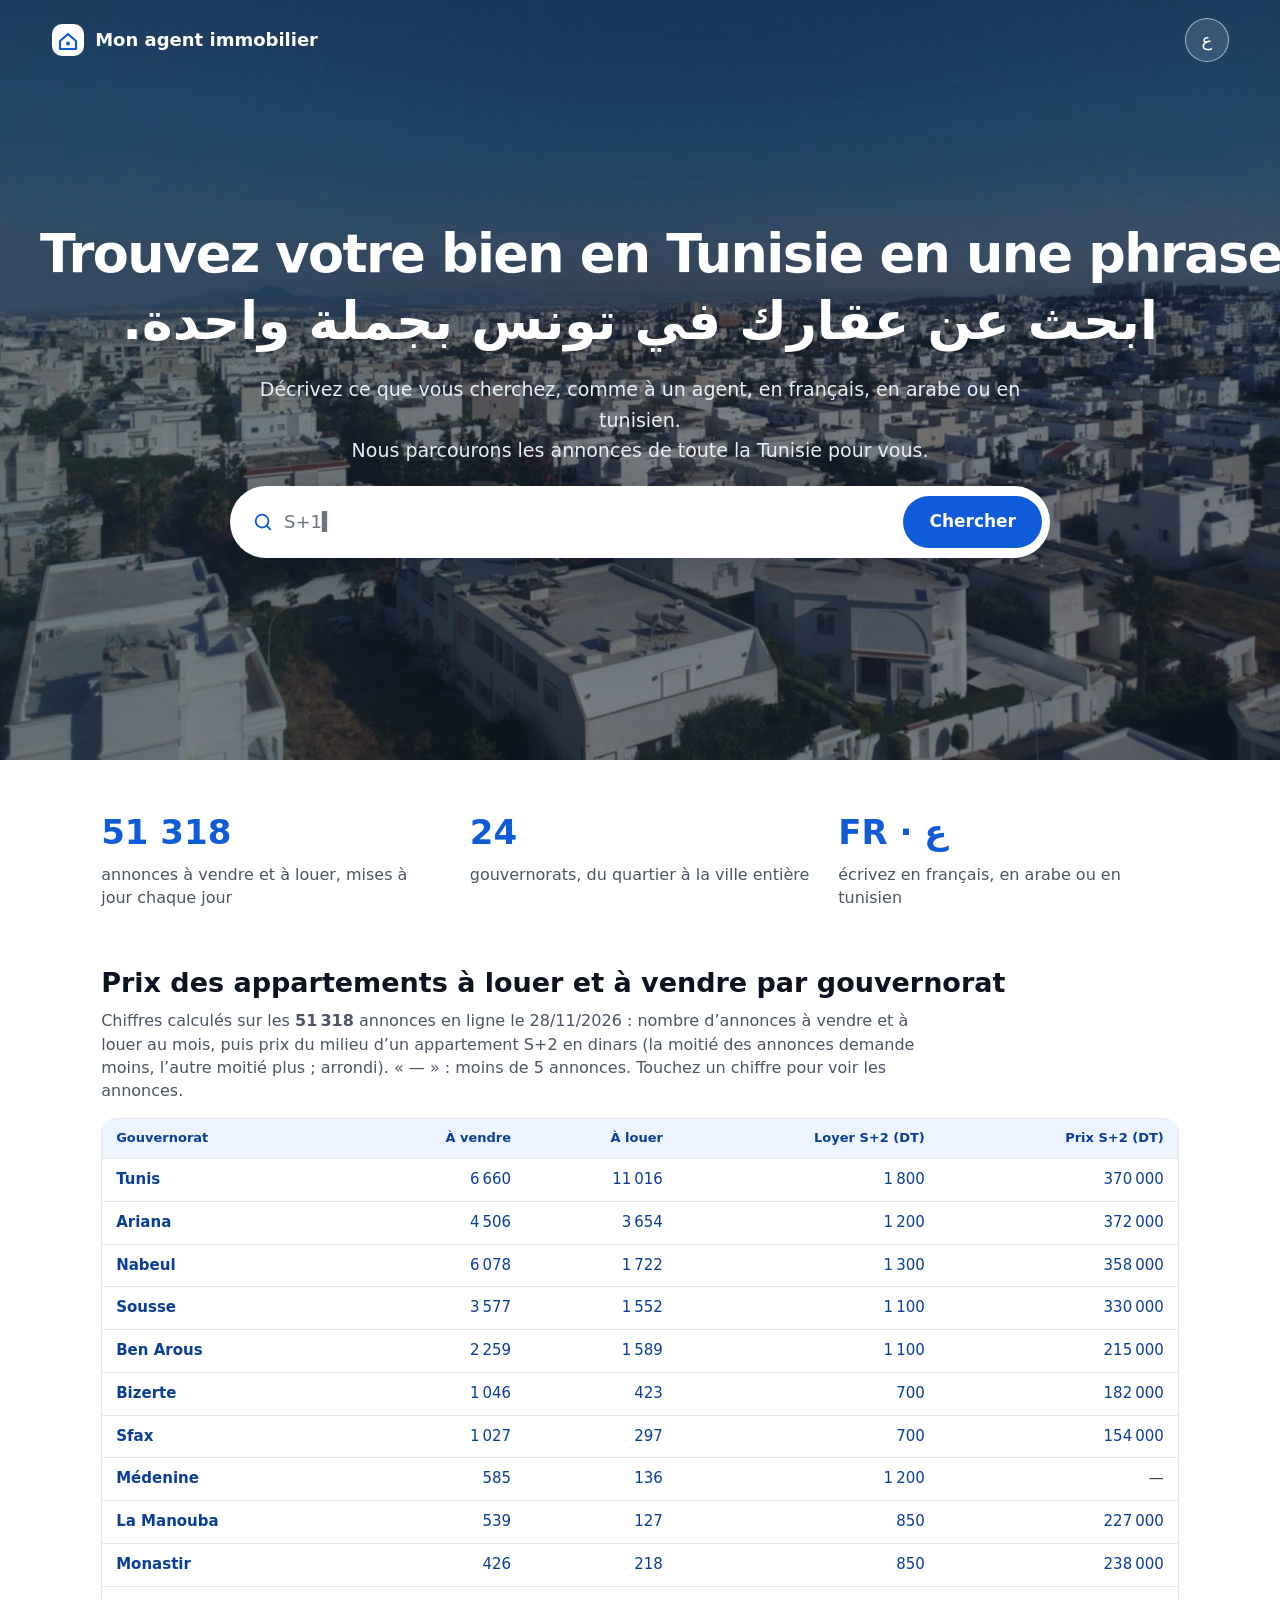
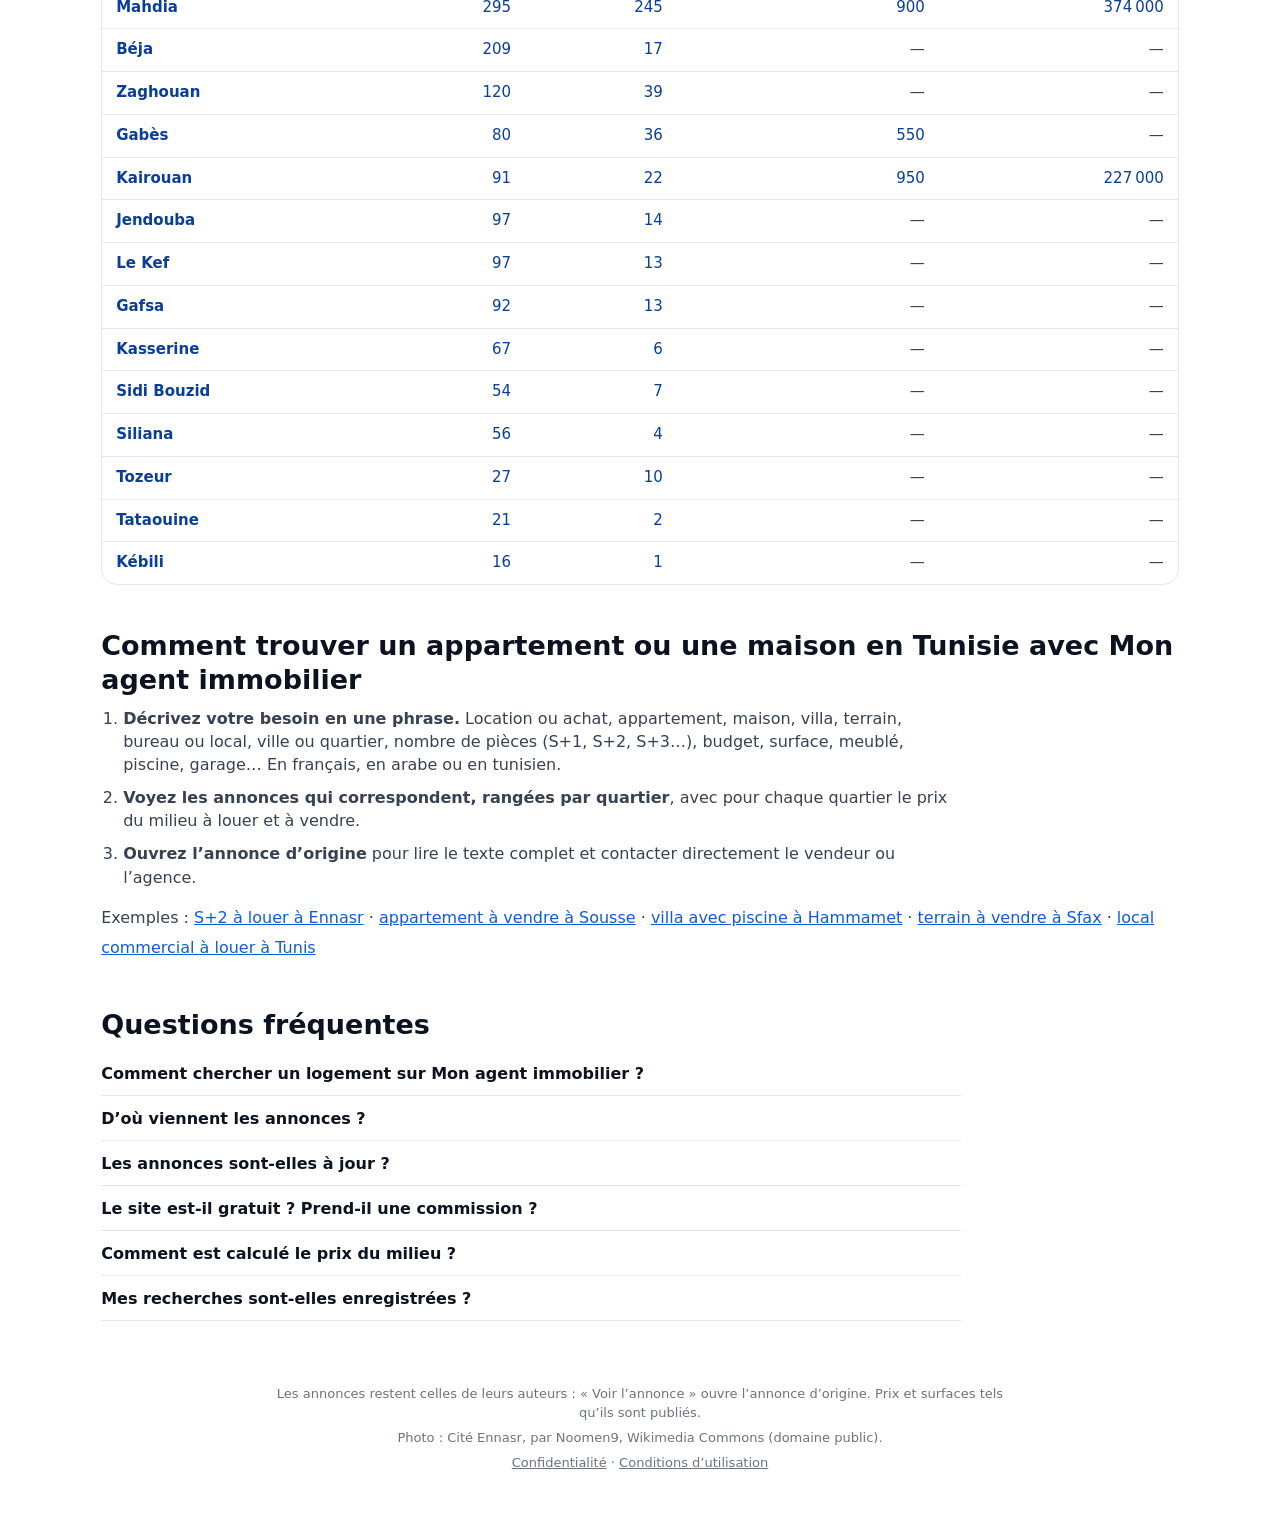
==== commit 2b4d9a9a: "Annonces du 28/11/2026" ====
--- a/index.html
+++ b/index.html
@@ -23,7 +23,7 @@
 <script type="application/ld+json">{"@context": "https://schema.org", "@type": "WebSite", "name": "Mon agent immobilier", "alternateName": "وكيلي العقاري", "url": "https://monagent.clicvia.com/", "inLanguage": ["fr", "ar"], "description": "Recherche d'annonces immobilières en Tunisie en une phrase, en français, en arabe ou en tunisien : appartements, maisons, terrains, à louer ou à vendre, dans les 24 gouvernorats.", "potentialAction": {"@type": "SearchAction", "target": {"@type": "EntryPoint", "urlTemplate": "https://monagent.clicvia.com/?q={search_term_string}"}, "query-input": "required name=search_term_string"}}</script>
 <script type="application/ld+json">{"@context": "https://schema.org", "@type": "FAQPage", "mainEntity": [{"@type": "Question", "name": "Comment chercher un logement sur Mon agent immobilier ?", "acceptedAnswer": {"@type": "Answer", "text": "Écrivez ce que vous cherchez en une phrase, comme à un agent : « S+2 à louer à Ennasr », « villa avec piscine à Hammamet moins de 900 000 DT » ou « شقة للكراء في سوسة ». Le site comprend le type de bien, louer ou acheter, le quartier, le nombre de pièces, le budget, la surface et les équipements, puis montre les annonces qui correspondent, quartier par quartier."}}, {"@type": "Question", "name": "D’où viennent les annonces ?", "acceptedAnswer": {"@type": "Answer", "text": "Ce sont des annonces publiques, déjà publiées sur des sites d’annonces et d’agences immobilières de Tunisie. Prix, surfaces et photos sont repris tels qu’ils sont publiés ; le bouton « Voir l’annonce » ouvre l’annonce d’origine, où se trouvent le texte complet et le contact du vendeur ou de l’agence."}}, {"@type": "Question", "name": "Les annonces sont-elles à jour ?", "acceptedAnswer": {"@type": "Answer", "text": "Oui : la liste est relue automatiquement plusieurs fois par jour, et une annonce retirée de son site d’origine disparaît aussi d’ici. La date des dernières annonces est écrite au-dessus du tableau des prix."}}, {"@type": "Question", "name": "Le site est-il gratuit ? Prend-il une commission ?", "acceptedAnswer": {"@type": "Answer", "text": "Le site est gratuit et sans inscription. Il ne vend ni ne loue aucun bien et ne prend aucune commission : il aide seulement à trouver les annonces. Vous traitez directement avec l’auteur de l’annonce."}}, {"@type": "Question", "name": "Comment est calculé le prix du milieu ?", "acceptedAnswer": {"@type": "Answer", "text": "Pour un même genre de bien (par exemple un appartement S+2 à louer dans un gouvernorat), on range les prix demandés du plus bas au plus haut : le prix du milieu est celui qui les partage en deux moitiés. Il n’est donné qu’avec au moins 5 annonces. C’est un repère sur les prix demandés, pas une estimation d’un bien précis."}}, {"@type": "Question", "name": "Mes recherches sont-elles enregistrées ?", "acceptedAnswer": {"@type": "Answer", "text": "Non. Il n’y a ni compte ni cookie : votre phrase est comprise dans votre navigateur et n’est envoyée à personne. Le site compte seulement ses visites de façon anonyme."}}]}</script>
 </head>
-<body data-donnees="donnees/index.js?v=fc581cfcd0" data-n="51534" data-maj="2026-11-27">
+<body data-donnees="donnees/index.js?v=a8c8cd1523" data-n="51318" data-maj="2026-11-28">
 <a class="sauter" href="#q" data-fr="Aller à la recherche" data-ar="الانتقال إلى البحث">Aller à la recherche</a>
 
 <section class="hero" id="haut">
@@ -55,7 +55,7 @@
 </section>
 
 <section class="chiffres" id="chiffres">
-  <div><strong id="nb-annonces">51 534</strong><span data-fr="annonces à vendre et à louer, mises à jour chaque jour" data-ar="إعلان للبيع والكراء، تُحدَّث كل يوم">annonces à vendre et à louer, mises à jour chaque jour</span></div>
+  <div><strong id="nb-annonces">51 318</strong><span data-fr="annonces à vendre et à louer, mises à jour chaque jour" data-ar="إعلان للبيع والكراء، تُحدَّث كل يوم">annonces à vendre et à louer, mises à jour chaque jour</span></div>
   <div><strong>24</strong><span data-fr="gouvernorats, du quartier à la ville entière" data-ar="ولاية، من الحي إلى المدينة كاملة">gouvernorats, du quartier à la ville entière</span></div>
   <div><strong>FR · ع</strong><span data-fr="écrivez en français, en arabe ou en tunisien" data-ar="اكتب بالفرنسية أو العربية أو التونسية">écrivez en français, en arabe ou en tunisien</span></div>
 </section>
@@ -83,21 +83,21 @@
 <!-- reperes:debut (écrit par le robot : ne pas modifier à la main) -->
 <section class="reperes fr-seul" id="reperes" aria-labelledby="reperes-titre">
   <h2 id="reperes-titre">Prix des appartements à louer et à vendre par gouvernorat</h2>
-  <p class="reperes-intro">Chiffres calculés sur les <strong>51 534</strong> annonces en ligne le <time datetime="2026-11-27">27/11/2026</time> : nombre d’annonces à vendre et à louer au mois, puis prix du milieu d’un appartement S+2 en dinars (la moitié des annonces demande moins, l’autre moitié plus ; arrondi). « — » : moins de 5 annonces. Touchez un chiffre pour voir les annonces.</p>
+  <p class="reperes-intro">Chiffres calculés sur les <strong>51 318</strong> annonces en ligne le <time datetime="2026-11-28">28/11/2026</time> : nombre d’annonces à vendre et à louer au mois, puis prix du milieu d’un appartement S+2 en dinars (la moitié des annonces demande moins, l’autre moitié plus ; arrondi). « — » : moins de 5 annonces. Touchez un chiffre pour voir les annonces.</p>
   <div class="tableau-defile"><table class="reperes-tableau">
     <thead><tr><th scope="col">Gouvernorat</th><th scope="col">À vendre</th><th scope="col">À louer</th><th scope="col">Loyer S+2 (DT)</th><th scope="col">Prix S+2 (DT)</th></tr></thead>
     <tbody>
-    <tr><th scope="row"><a href="./?q=immobilier%20%C3%A0%20Tunis">Tunis</a></th><td><a href="./?q=%C3%A0%20vendre%20%C3%A0%20Tunis">6 676</a></td><td><a href="./?q=%C3%A0%20louer%20%C3%A0%20Tunis">11 060</a></td><td><a href="./?q=S%2B2%20%C3%A0%20louer%20%C3%A0%20Tunis">1 800</a></td><td><a href="./?q=S%2B2%20%C3%A0%20vendre%20%C3%A0%20Tunis">370 000</a></td></tr>
-    <tr><th scope="row"><a href="./?q=immobilier%20%C3%A0%20Ariana">Ariana</a></th><td><a href="./?q=%C3%A0%20vendre%20%C3%A0%20Ariana">4 520</a></td><td><a href="./?q=%C3%A0%20louer%20%C3%A0%20Ariana">3 671</a></td><td><a href="./?q=S%2B2%20%C3%A0%20louer%20%C3%A0%20Ariana">1 200</a></td><td><a href="./?q=S%2B2%20%C3%A0%20vendre%20%C3%A0%20Ariana">372 000</a></td></tr>
-    <tr><th scope="row"><a href="./?q=immobilier%20%C3%A0%20Nabeul">Nabeul</a></th><td><a href="./?q=%C3%A0%20vendre%20%C3%A0%20Nabeul">6 125</a></td><td><a href="./?q=%C3%A0%20louer%20%C3%A0%20Nabeul">1 727</a></td><td><a href="./?q=S%2B2%20%C3%A0%20louer%20%C3%A0%20Nabeul">1 300</a></td><td><a href="./?q=S%2B2%20%C3%A0%20vendre%20%C3%A0%20Nabeul">358 000</a></td></tr>
-    <tr><th scope="row"><a href="./?q=immobilier%20%C3%A0%20Sousse">Sousse</a></th><td><a href="./?q=%C3%A0%20vendre%20%C3%A0%20Sousse">3 598</a></td><td><a href="./?q=%C3%A0%20louer%20%C3%A0%20Sousse">1 557</a></td><td><a href="./?q=S%2B2%20%C3%A0%20louer%20%C3%A0%20Sousse">1 100</a></td><td><a href="./?q=S%2B2%20%C3%A0%20vendre%20%C3%A0%20Sousse">327 000</a></td></tr>
-    <tr><th scope="row"><a href="./?q=immobilier%20%C3%A0%20Ben%20Arous">Ben Arous</a></th><td><a href="./?q=%C3%A0%20vendre%20%C3%A0%20Ben%20Arous">2 277</a></td><td><a href="./?q=%C3%A0%20louer%20%C3%A0%20Ben%20Arous">1 593</a></td><td><a href="./?q=S%2B2%20%C3%A0%20louer%20%C3%A0%20Ben%20Arous">1 100</a></td><td><a href="./?q=S%2B2%20%C3%A0%20vendre%20%C3%A0%20Ben%20Arous">215 000</a></td></tr>
-    <tr><th scope="row"><a href="./?q=immobilier%20%C3%A0%20Bizerte">Bizerte</a></th><td><a href="./?q=%C3%A0%20vendre%20%C3%A0%20Bizerte">1 048</a></td><td><a href="./?q=%C3%A0%20louer%20%C3%A0%20Bizerte">424</a></td><td><a href="./?q=S%2B2%20%C3%A0%20louer%20%C3%A0%20Bizerte">700</a></td><td><a href="./?q=S%2B2%20%C3%A0%20vendre%20%C3%A0%20Bizerte">182 000</a></td></tr>
-    <tr><th scope="row"><a href="./?q=immobilier%20%C3%A0%20Sfax">Sfax</a></th><td><a href="./?q=%C3%A0%20vendre%20%C3%A0%20Sfax">1 027</a></td><td><a href="./?q=%C3%A0%20louer%20%C3%A0%20Sfax">296</a></td><td><a href="./?q=S%2B2%20%C3%A0%20louer%20%C3%A0%20Sfax">700</a></td><td><a href="./?q=S%2B2%20%C3%A0%20vendre%20%C3%A0%20Sfax">154 000</a></td></tr>
+    <tr><th scope="row"><a href="./?q=immobilier%20%C3%A0%20Tunis">Tunis</a></th><td><a href="./?q=%C3%A0%20vendre%20%C3%A0%20Tunis">6 660</a></td><td><a href="./?q=%C3%A0%20louer%20%C3%A0%20Tunis">11 016</a></td><td><a href="./?q=S%2B2%20%C3%A0%20louer%20%C3%A0%20Tunis">1 800</a></td><td><a href="./?q=S%2B2%20%C3%A0%20vendre%20%C3%A0%20Tunis">370 000</a></td></tr>
+    <tr><th scope="row"><a href="./?q=immobilier%20%C3%A0%20Ariana">Ariana</a></th><td><a href="./?q=%C3%A0%20vendre%20%C3%A0%20Ariana">4 506</a></td><td><a href="./?q=%C3%A0%20louer%20%C3%A0%20Ariana">3 654</a></td><td><a href="./?q=S%2B2%20%C3%A0%20louer%20%C3%A0%20Ariana">1 200</a></td><td><a href="./?q=S%2B2%20%C3%A0%20vendre%20%C3%A0%20Ariana">372 000</a></td></tr>
+    <tr><th scope="row"><a href="./?q=immobilier%20%C3%A0%20Nabeul">Nabeul</a></th><td><a href="./?q=%C3%A0%20vendre%20%C3%A0%20Nabeul">6 078</a></td><td><a href="./?q=%C3%A0%20louer%20%C3%A0%20Nabeul">1 722</a></td><td><a href="./?q=S%2B2%20%C3%A0%20louer%20%C3%A0%20Nabeul">1 300</a></td><td><a href="./?q=S%2B2%20%C3%A0%20vendre%20%C3%A0%20Nabeul">358 000</a></td></tr>
+    <tr><th scope="row"><a href="./?q=immobilier%20%C3%A0%20Sousse">Sousse</a></th><td><a href="./?q=%C3%A0%20vendre%20%C3%A0%20Sousse">3 577</a></td><td><a href="./?q=%C3%A0%20louer%20%C3%A0%20Sousse">1 552</a></td><td><a href="./?q=S%2B2%20%C3%A0%20louer%20%C3%A0%20Sousse">1 100</a></td><td><a href="./?q=S%2B2%20%C3%A0%20vendre%20%C3%A0%20Sousse">330 000</a></td></tr>
+    <tr><th scope="row"><a href="./?q=immobilier%20%C3%A0%20Ben%20Arous">Ben Arous</a></th><td><a href="./?q=%C3%A0%20vendre%20%C3%A0%20Ben%20Arous">2 259</a></td><td><a href="./?q=%C3%A0%20louer%20%C3%A0%20Ben%20Arous">1 589</a></td><td><a href="./?q=S%2B2%20%C3%A0%20louer%20%C3%A0%20Ben%20Arous">1 100</a></td><td><a href="./?q=S%2B2%20%C3%A0%20vendre%20%C3%A0%20Ben%20Arous">215 000</a></td></tr>
+    <tr><th scope="row"><a href="./?q=immobilier%20%C3%A0%20Bizerte">Bizerte</a></th><td><a href="./?q=%C3%A0%20vendre%20%C3%A0%20Bizerte">1 046</a></td><td><a href="./?q=%C3%A0%20louer%20%C3%A0%20Bizerte">423</a></td><td><a href="./?q=S%2B2%20%C3%A0%20louer%20%C3%A0%20Bizerte">700</a></td><td><a href="./?q=S%2B2%20%C3%A0%20vendre%20%C3%A0%20Bizerte">182 000</a></td></tr>
+    <tr><th scope="row"><a href="./?q=immobilier%20%C3%A0%20Sfax">Sfax</a></th><td><a href="./?q=%C3%A0%20vendre%20%C3%A0%20Sfax">1 027</a></td><td><a href="./?q=%C3%A0%20louer%20%C3%A0%20Sfax">297</a></td><td><a href="./?q=S%2B2%20%C3%A0%20louer%20%C3%A0%20Sfax">700</a></td><td><a href="./?q=S%2B2%20%C3%A0%20vendre%20%C3%A0%20Sfax">154 000</a></td></tr>
     <tr><th scope="row"><a href="./?q=immobilier%20%C3%A0%20M%C3%A9denine">Médenine</a></th><td><a href="./?q=%C3%A0%20vendre%20%C3%A0%20M%C3%A9denine">585</a></td><td><a href="./?q=%C3%A0%20louer%20%C3%A0%20M%C3%A9denine">136</a></td><td><a href="./?q=S%2B2%20%C3%A0%20louer%20%C3%A0%20M%C3%A9denine">1 200</a></td><td>—</td></tr>
-    <tr><th scope="row"><a href="./?q=immobilier%20%C3%A0%20La%20Manouba">La Manouba</a></th><td><a href="./?q=%C3%A0%20vendre%20%C3%A0%20La%20Manouba">540</a></td><td><a href="./?q=%C3%A0%20louer%20%C3%A0%20La%20Manouba">128</a></td><td><a href="./?q=S%2B2%20%C3%A0%20louer%20%C3%A0%20La%20Manouba">850</a></td><td><a href="./?q=S%2B2%20%C3%A0%20vendre%20%C3%A0%20La%20Manouba">227 000</a></td></tr>
-    <tr><th scope="row"><a href="./?q=immobilier%20%C3%A0%20Monastir">Monastir</a></th><td><a href="./?q=%C3%A0%20vendre%20%C3%A0%20Monastir">432</a></td><td><a href="./?q=%C3%A0%20louer%20%C3%A0%20Monastir">219</a></td><td><a href="./?q=S%2B2%20%C3%A0%20louer%20%C3%A0%20Monastir">850</a></td><td><a href="./?q=S%2B2%20%C3%A0%20vendre%20%C3%A0%20Monastir">238 000</a></td></tr>
-    <tr><th scope="row"><a href="./?q=immobilier%20%C3%A0%20Mahdia">Mahdia</a></th><td><a href="./?q=%C3%A0%20vendre%20%C3%A0%20Mahdia">297</a></td><td><a href="./?q=%C3%A0%20louer%20%C3%A0%20Mahdia">246</a></td><td><a href="./?q=S%2B2%20%C3%A0%20louer%20%C3%A0%20Mahdia">900</a></td><td><a href="./?q=S%2B2%20%C3%A0%20vendre%20%C3%A0%20Mahdia">374 000</a></td></tr>
+    <tr><th scope="row"><a href="./?q=immobilier%20%C3%A0%20La%20Manouba">La Manouba</a></th><td><a href="./?q=%C3%A0%20vendre%20%C3%A0%20La%20Manouba">539</a></td><td><a href="./?q=%C3%A0%20louer%20%C3%A0%20La%20Manouba">127</a></td><td><a href="./?q=S%2B2%20%C3%A0%20louer%20%C3%A0%20La%20Manouba">850</a></td><td><a href="./?q=S%2B2%20%C3%A0%20vendre%20%C3%A0%20La%20Manouba">227 000</a></td></tr>
+    <tr><th scope="row"><a href="./?q=immobilier%20%C3%A0%20Monastir">Monastir</a></th><td><a href="./?q=%C3%A0%20vendre%20%C3%A0%20Monastir">426</a></td><td><a href="./?q=%C3%A0%20louer%20%C3%A0%20Monastir">218</a></td><td><a href="./?q=S%2B2%20%C3%A0%20louer%20%C3%A0%20Monastir">850</a></td><td><a href="./?q=S%2B2%20%C3%A0%20vendre%20%C3%A0%20Monastir">238 000</a></td></tr>
+    <tr><th scope="row"><a href="./?q=immobilier%20%C3%A0%20Mahdia">Mahdia</a></th><td><a href="./?q=%C3%A0%20vendre%20%C3%A0%20Mahdia">295</a></td><td><a href="./?q=%C3%A0%20louer%20%C3%A0%20Mahdia">245</a></td><td><a href="./?q=S%2B2%20%C3%A0%20louer%20%C3%A0%20Mahdia">900</a></td><td><a href="./?q=S%2B2%20%C3%A0%20vendre%20%C3%A0%20Mahdia">374 000</a></td></tr>
     <tr><th scope="row"><a href="./?q=immobilier%20%C3%A0%20B%C3%A9ja">Béja</a></th><td><a href="./?q=%C3%A0%20vendre%20%C3%A0%20B%C3%A9ja">209</a></td><td><a href="./?q=%C3%A0%20louer%20%C3%A0%20B%C3%A9ja">17</a></td><td>—</td><td>—</td></tr>
     <tr><th scope="row"><a href="./?q=immobilier%20%C3%A0%20Zaghouan">Zaghouan</a></th><td><a href="./?q=%C3%A0%20vendre%20%C3%A0%20Zaghouan">120</a></td><td><a href="./?q=%C3%A0%20louer%20%C3%A0%20Zaghouan">39</a></td><td>—</td><td>—</td></tr>
     <tr><th scope="row"><a href="./?q=immobilier%20%C3%A0%20Gab%C3%A8s">Gabès</a></th><td><a href="./?q=%C3%A0%20vendre%20%C3%A0%20Gab%C3%A8s">80</a></td><td><a href="./?q=%C3%A0%20louer%20%C3%A0%20Gab%C3%A8s">36</a></td><td><a href="./?q=S%2B2%20%C3%A0%20louer%20%C3%A0%20Gab%C3%A8s">550</a></td><td>—</td></tr>
